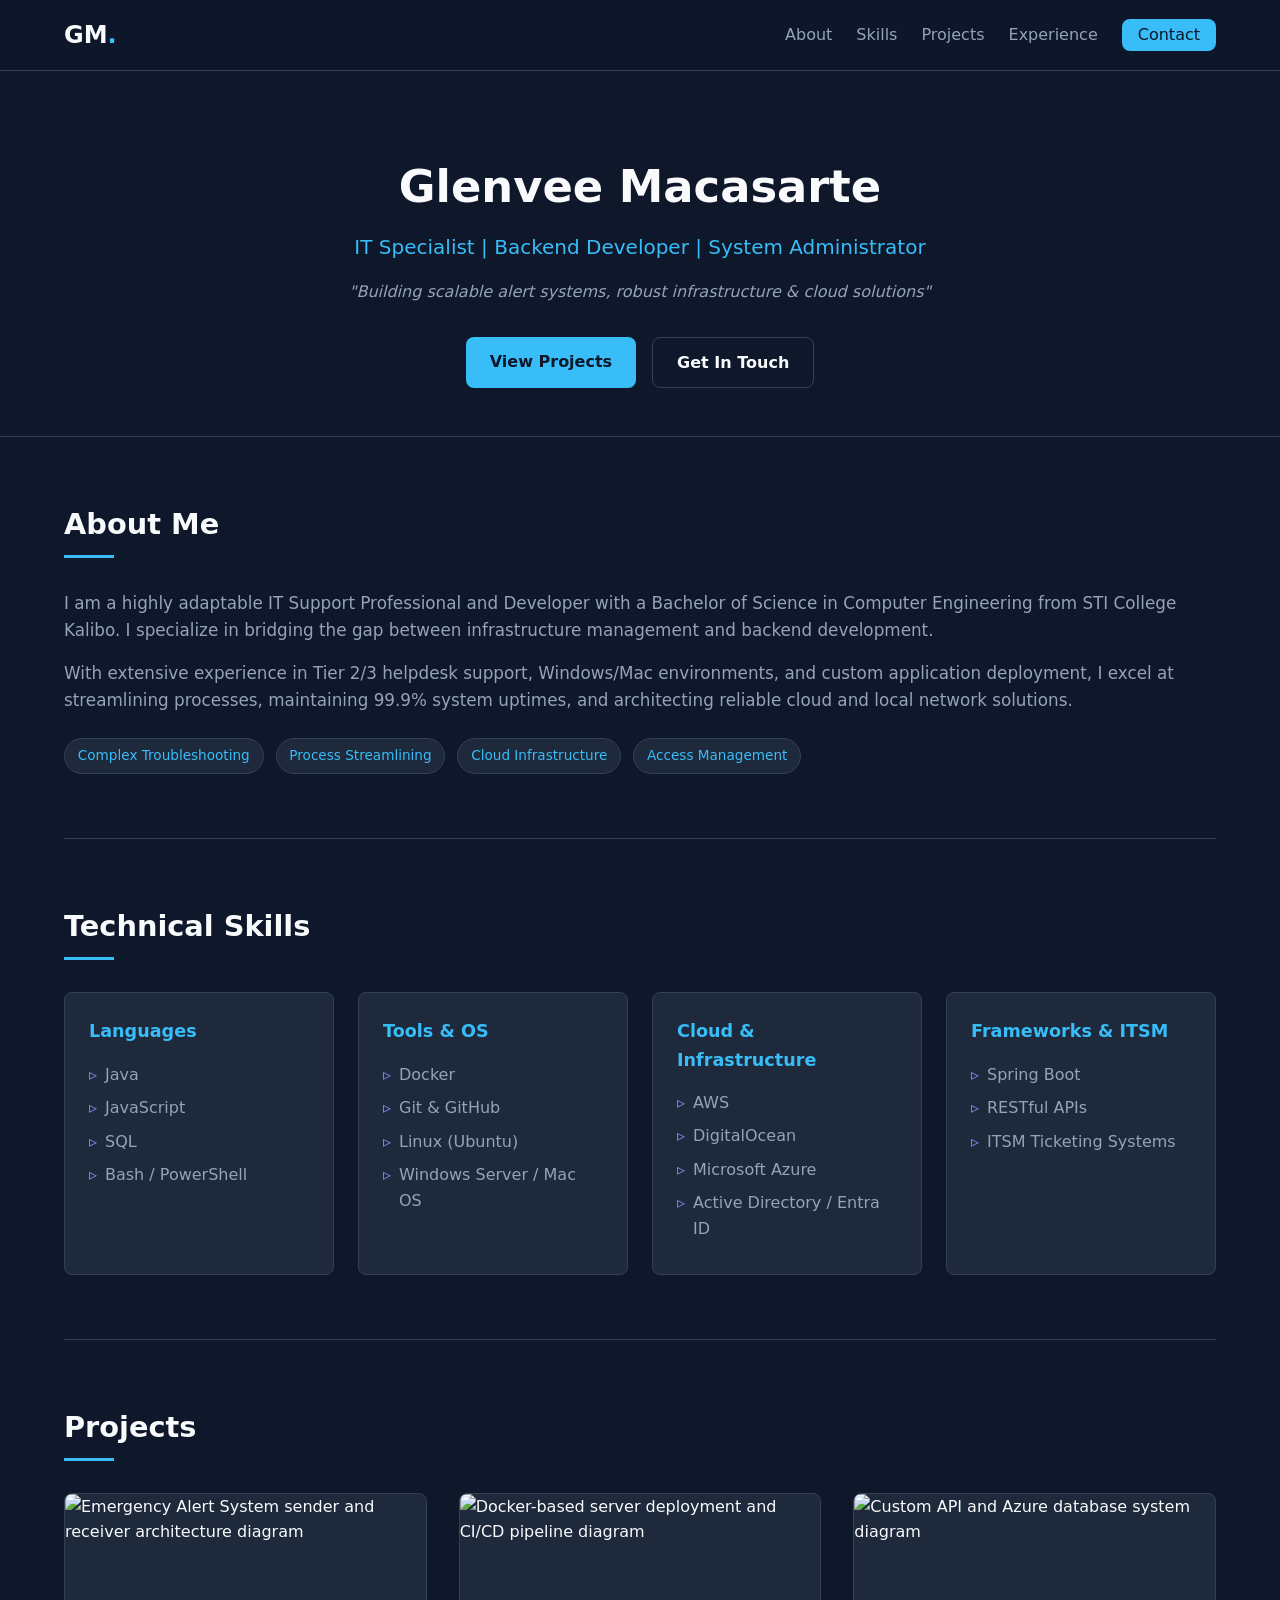
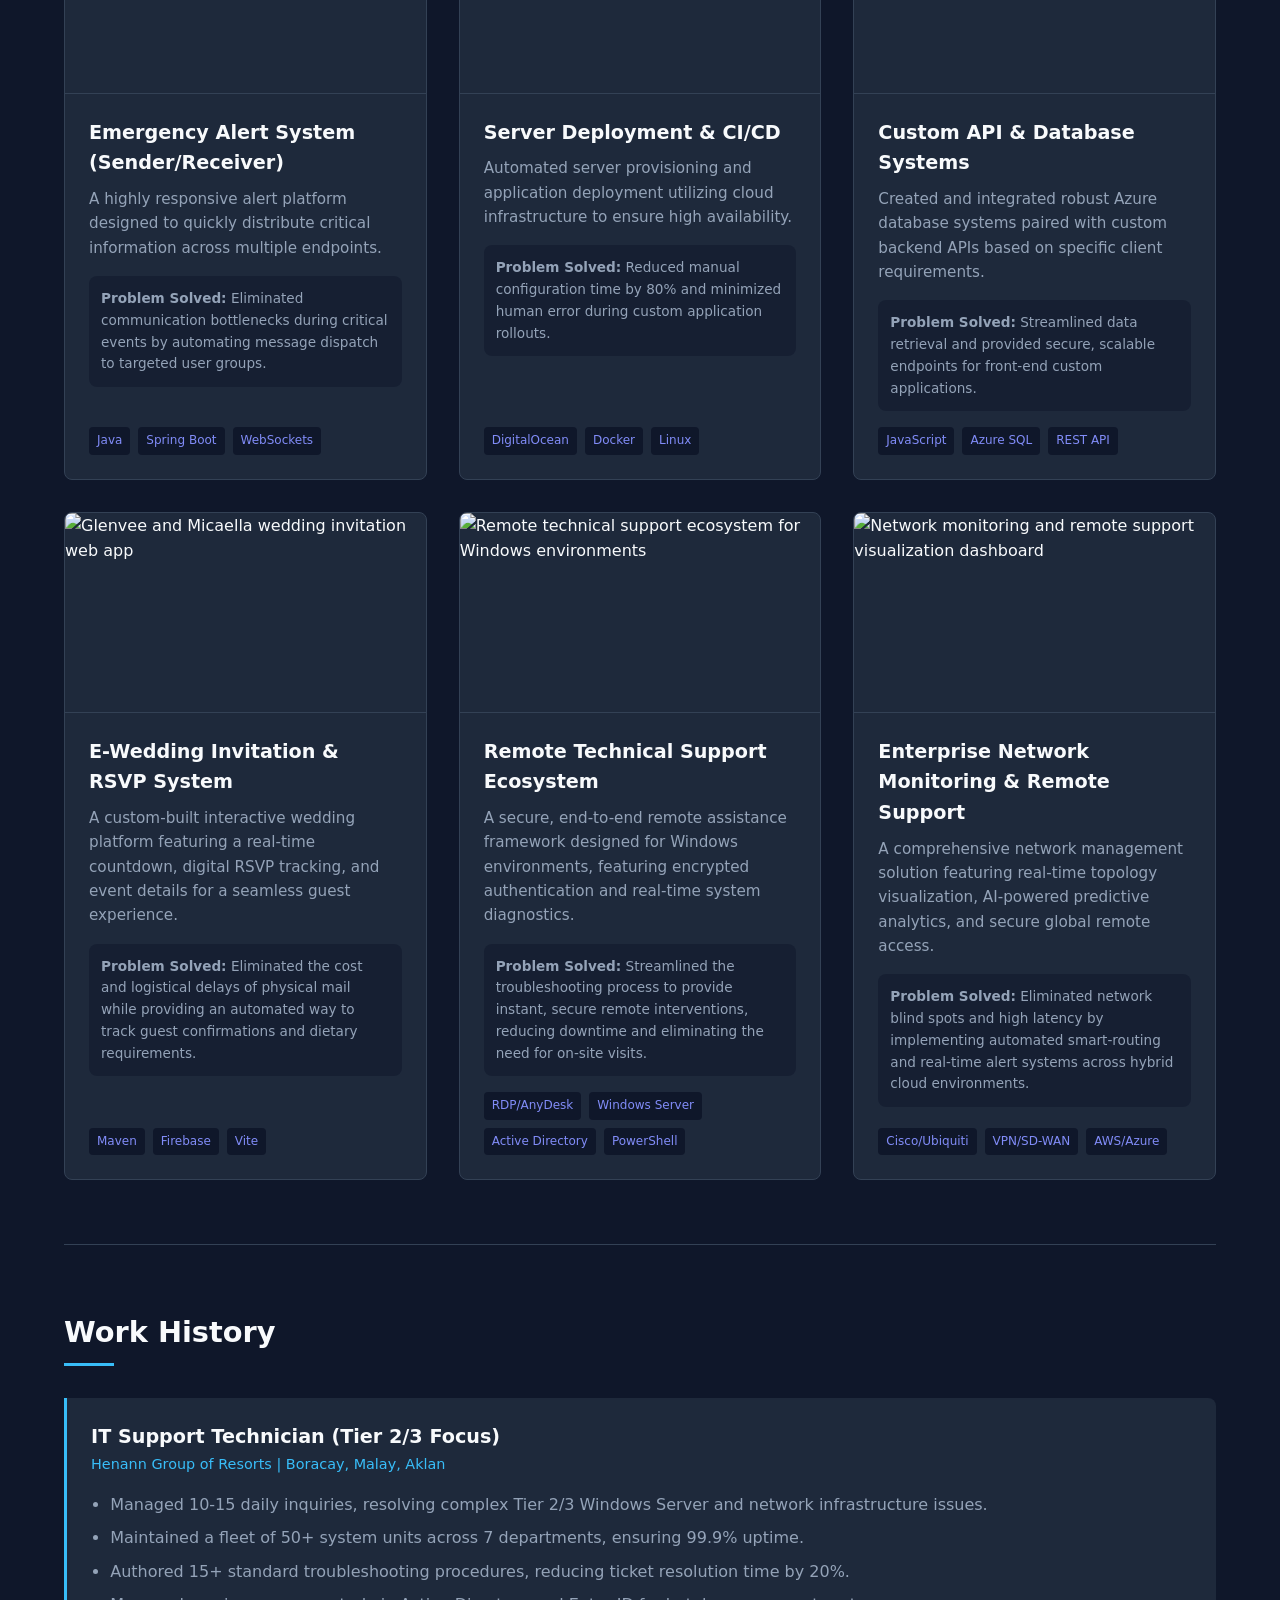
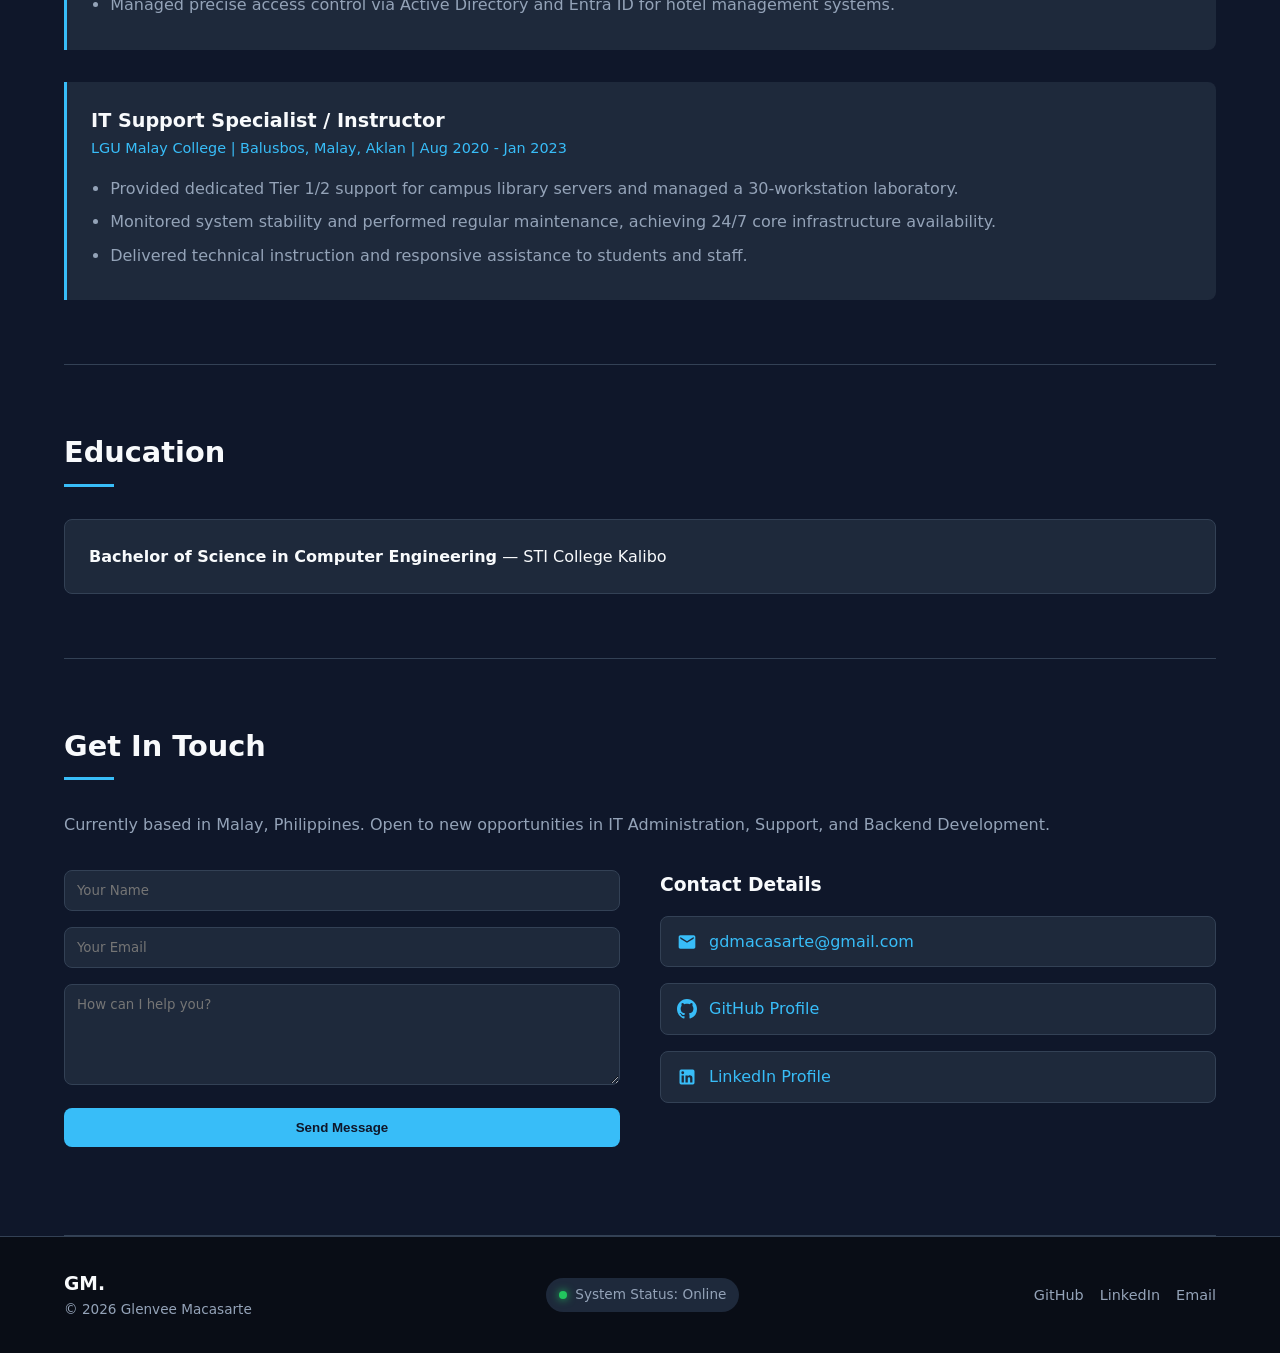
==== index.html @ cb48b19e "Add files via upload" ====
<!DOCTYPE html>
<html lang="en">
<head>
    <meta charset="UTF-8">
    <meta name="viewport" content="width=device-width, initial-scale=1.0">
    <meta name="theme-color" content="#0f172a">
    <meta name="google-site-verification" content="XrYCUzlfqJavplp3rk2WgLqj_9gWem3wsnsIMUpjXOE">

    <title>Glenvee Macasarte | System Administrator & DevOps Portfolio</title>
    <meta name="title" content="Glenvee Macasarte | System Administrator & DevOps Portfolio">
    <meta name="description" content="Portfolio of Glenvee Macasarte, an IT Specialist bridging traditional IT operations with modern cloud DevOps and custom application deployment.">
    <meta name="author" content="Glenvee Macasarte">

    <meta property="og:type" content="website">
    <meta property="og:url" content="https://evildee09-glitch.github.io/GMPortfolio/Portfolio/">
    <meta property="og:title" content="Glenvee Macasarte | System Administrator & DevOps Portfolio">
    <meta property="og:description" content="Portfolio of Glenvee Macasarte, an IT Specialist bridging traditional IT operations with modern cloud DevOps and custom application deployment.">
    <meta property="og:image" content="https://evildee09-glitch.github.io/GMPortfolio/Portfolio/preview-image.jpg">

    <meta name="twitter:card" content="summary_large_image">
    <meta name="twitter:title" content="Glenvee Macasarte | System Administrator & DevOps Portfolio">
    <meta name="twitter:image" content="https://evildee09-glitch.github.io/GMPortfolio/Portfolio/preview-image.jpg">

    <link rel="canonical" href="https://evildee09-glitch.github.io/GMPortfolio/Portfolio/">
    <link rel="icon" type="image/x-icon" href="favicon.ico">
    <link rel="stylesheet" href="style.css">

    <script type="application/ld+json">
    {
      "@context": "https://schema.org",
      "@type": "Person",
      "name": "Glenvee Macasarte",
      "jobTitle": "IT Specialist | Backend Developer | System Administrator",
      "email": "mailto:gdmacasarte@gmail.com",
      "url": "https://evildee09-glitch.github.io/GMPortfolio/Portfolio/",
      "address": { "@type": "PostalAddress", "addressLocality": "Malay", "addressRegion": "Aklan", "addressCountry": "PH" },
      "sameAs": [
        "https://github.com/evildee09-glitch",
        "https://linkedin.com/in/glenvee-macasarte"
      ]
    }
    </script>
</head>
<body>

<nav class="navbar" aria-label="Main navigation">
    <div class="container nav-container">
        <a href="#" class="logo">GM<span>.</span></a>
        <ul class="nav-links">
            <li><a href="#about">About</a></li>
            <li><a href="#skills">Skills</a></li>
            <li><a href="#projects">Projects</a></li>
            <li><a href="#experience">Experience</a></li>
            <li><a href="#contact" class="nav-cta">Contact</a></li>
        </ul>
    </div>
</nav>

<header class="hero">
    <div class="container">
        <h1>Glenvee Macasarte</h1>
        <h2>IT Specialist | Backend Developer | System Administrator</h2>
        <p class="tagline">"Building scalable alert systems, robust infrastructure &amp; cloud solutions"</p>
        <div class="hero-actions">
            <a href="#projects" class="btn btn-primary">View Projects</a>
            <a href="#contact" class="btn btn-secondary">Get In Touch</a>
        </div>
    </div>
</header>

<main class="container">

    <section id="about" class="section">
        <h2 class="section-title">About Me</h2>
        <div class="about-content">
            <p>I am a highly adaptable IT Support Professional and Developer with a Bachelor of Science in Computer Engineering from STI College Kalibo. I specialize in bridging the gap between infrastructure management and backend development.</p>
            <p>With extensive experience in Tier 2/3 helpdesk support, Windows/Mac environments, and custom application deployment, I excel at streamlining processes, maintaining 99.9% system uptimes, and architecting reliable cloud and local network solutions.</p>

            <div class="strengths-list">
                <span class="strength-badge">Complex Troubleshooting</span>
                <span class="strength-badge">Process Streamlining</span>
                <span class="strength-badge">Cloud Infrastructure</span>
                <span class="strength-badge">Access Management</span>
            </div>
        </div>
    </section>

    <section id="skills" class="section">
        <h2 class="section-title">Technical Skills</h2>
        <div class="skills-grid">
            <div class="skill-category">
                <h3>Languages</h3>
                <ul>
                    <li>Java</li>
                    <li>JavaScript</li>
                    <li>SQL</li>
                    <li>Bash / PowerShell</li>
                </ul>
            </div>
            <div class="skill-category">
                <h3>Tools &amp; OS</h3>
                <ul>
                    <li>Docker</li>
                    <li>Git &amp; GitHub</li>
                    <li>Linux (Ubuntu)</li>
                    <li>Windows Server / Mac OS</li>
                </ul>
            </div>
            <div class="skill-category">
                <h3>Cloud &amp; Infrastructure</h3>
                <ul>
                    <li>AWS</li>
                    <li>DigitalOcean</li>
                    <li>Microsoft Azure</li>
                    <li>Active Directory / Entra ID</li>
                </ul>
            </div>
            <div class="skill-category">
                <h3>Frameworks &amp; ITSM</h3>
                <ul>
                    <li>Spring Boot</li>
                    <li>RESTful APIs</li>
                    <li>ITSM Ticketing Systems</li>
                </ul>
            </div>
        </div>
    </section>

    <section id="projects" class="section">
        <h2 class="section-title">Projects</h2>
        <div class="projects-grid">

            <article class="project-card">
                <div class="project-image">
                    <img src="https://placehold.co/800x450/1e293b/38bdf8?text=Emergency+Alert+System" alt="Emergency Alert System sender and receiver architecture diagram" class="responsive-diagram" loading="lazy" decoding="async">
                </div>
                <div class="project-content">
                    <h3 class="project-title">Emergency Alert System (Sender/Receiver)</h3>
                    <p class="project-desc">A highly responsive alert platform designed to quickly distribute critical information across multiple endpoints.</p>
                    <div class="project-meta">
                        <strong>Problem Solved:</strong> Eliminated communication bottlenecks during critical events by automating message dispatch to targeted user groups.
                    </div>
                    <div class="tech-tags">
                        <span class="tech-tag">Java</span>
                        <span class="tech-tag">Spring Boot</span>
                        <span class="tech-tag">WebSockets</span>
                    </div>
                </div>
            </article>

            <article class="project-card">
                <div class="project-image">
                    <img src="https://placehold.co/800x450/1e293b/38bdf8?text=Server+Deployment+%26+CI/CD" alt="Docker-based server deployment and CI/CD pipeline diagram" class="responsive-diagram" loading="lazy" decoding="async">
                </div>
                <div class="project-content">
                    <h3 class="project-title">Server Deployment &amp; CI/CD</h3>
                    <p class="project-desc">Automated server provisioning and application deployment utilizing cloud infrastructure to ensure high availability.</p>
                    <div class="project-meta">
                        <strong>Problem Solved:</strong> Reduced manual configuration time by 80% and minimized human error during custom application rollouts.
                    </div>
                    <div class="tech-tags">
                        <span class="tech-tag">DigitalOcean</span>
                        <span class="tech-tag">Docker</span>
                        <span class="tech-tag">Linux</span>
                    </div>
                </div>
            </article>

            <article class="project-card">
                <div class="project-image">
                    <img src="https://placehold.co/800x450/1e293b/38bdf8?text=Custom+API+%26+Database" alt="Custom API and Azure database system diagram" class="responsive-diagram" loading="lazy" decoding="async">
                </div>
                <div class="project-content">
                    <h3 class="project-title">Custom API &amp; Database Systems</h3>
                    <p class="project-desc">Created and integrated robust Azure database systems paired with custom backend APIs based on specific client requirements.</p>
                    <div class="project-meta">
                        <strong>Problem Solved:</strong> Streamlined data retrieval and provided secure, scalable endpoints for front-end custom applications.
                    </div>
                    <div class="tech-tags">
                        <span class="tech-tag">JavaScript</span>
                        <span class="tech-tag">Azure SQL</span>
                        <span class="tech-tag">REST API</span>
                    </div>
                </div>
            </article>

            <article class="project-card">
                <div class="project-image">
                    <img src="https://placehold.co/800x450/1e293b/38bdf8?text=E-Wedding+RSVP+System" alt="Glenvee and Micaella wedding invitation web app" class="responsive-diagram" loading="lazy" decoding="async">
                </div>
                <div class="project-content">
                    <h3 class="project-title">E-Wedding Invitation &amp; RSVP System</h3>
                    <p class="project-desc">A custom-built interactive wedding platform featuring a real-time countdown, digital RSVP tracking, and event details for a seamless guest experience.</p>
                    <div class="project-meta">
                        <strong>Problem Solved:</strong> Eliminated the cost and logistical delays of physical mail while providing an automated way to track guest confirmations and dietary requirements.
                    </div>
                    <div class="tech-tags">
                        <span class="tech-tag">Maven</span>
                        <span class="tech-tag">Firebase</span>
                        <span class="tech-tag">Vite</span>
                    </div>
                </div>
            </article>

            <article class="project-card">
                <div class="project-image">
                    <img src="https://placehold.co/800x450/1e293b/38bdf8?text=Remote+Support+Ecosystem" alt="Remote technical support ecosystem for Windows environments" class="responsive-diagram" loading="lazy" decoding="async">
                </div>
                <div class="project-content">
                    <h3 class="project-title">Remote Technical Support Ecosystem</h3>
                    <p class="project-desc">A secure, end-to-end remote assistance framework designed for Windows environments, featuring encrypted authentication and real-time system diagnostics.</p>
                    <div class="project-meta">
                        <strong>Problem Solved:</strong> Streamlined the troubleshooting process to provide instant, secure remote interventions, reducing downtime and eliminating the need for on-site visits.
                    </div>
                    <div class="tech-tags">
                        <span class="tech-tag">RDP/AnyDesk</span>
                        <span class="tech-tag">Windows Server</span>
                        <span class="tech-tag">Active Directory</span>
                        <span class="tech-tag">PowerShell</span>
                    </div>
                </div>
            </article>

            <article class="project-card">
                <div class="project-image">
                    <img src="https://placehold.co/800x450/1e293b/38bdf8?text=Network+Monitoring" alt="Network monitoring and remote support visualization dashboard" class="responsive-diagram" loading="lazy" decoding="async">
                </div>
                <div class="project-content">
                    <h3 class="project-title">Enterprise Network Monitoring &amp; Remote Support</h3>
                    <p class="project-desc">A comprehensive network management solution featuring real-time topology visualization, AI-powered predictive analytics, and secure global remote access.</p>
                    <div class="project-meta">
                        <strong>Problem Solved:</strong> Eliminated network blind spots and high latency by implementing automated smart-routing and real-time alert systems across hybrid cloud environments.
                    </div>
                    <div class="tech-tags">
                        <span class="tech-tag">Cisco/Ubiquiti</span>
                        <span class="tech-tag">VPN/SD-WAN</span>
                        <span class="tech-tag">AWS/Azure</span>
                    </div>
                </div>
            </article>

        </div>
    </section>

    <section id="experience" class="section">
        <h2 class="section-title">Work History</h2>
        <div class="timeline">

            <div class="timeline-item">
                <div class="timeline-role">IT Support Technician (Tier 2/3 Focus)</div>
                <div class="timeline-company">Henann Group of Resorts | Boracay, Malay, Aklan</div>
                <ul class="timeline-details">
                    <li>Managed 10-15 daily inquiries, resolving complex Tier 2/3 Windows Server and network infrastructure issues.</li>
                    <li>Maintained a fleet of 50+ system units across 7 departments, ensuring 99.9% uptime.</li>
                    <li>Authored 15+ standard troubleshooting procedures, reducing ticket resolution time by 20%.</li>
                    <li>Managed precise access control via Active Directory and Entra ID for hotel management systems.</li>
                </ul>
            </div>

            <div class="timeline-item">
                <div class="timeline-role">IT Support Specialist / Instructor</div>
                <div class="timeline-company">LGU Malay College | Balusbos, Malay, Aklan | Aug 2020 - Jan 2023</div>
                <ul class="timeline-details">
                    <li>Provided dedicated Tier 1/2 support for campus library servers and managed a 30-workstation laboratory.</li>
                    <li>Monitored system stability and performed regular maintenance, achieving 24/7 core infrastructure availability.</li>
                    <li>Delivered technical instruction and responsive assistance to students and staff.</li>
                </ul>
            </div>

        </div>
    </section>

    <section id="education" class="section">
        <h2 class="section-title">Education</h2>
        <ul class="edu-list">
            <li><strong>Bachelor of Science in Computer Engineering</strong> — STI College Kalibo</li>
        </ul>
    </section>

    <section id="contact" class="section">
        <h2 class="section-title">Get In Touch</h2>
        <p class="contact-subtitle">Currently based in Malay, Philippines. Open to new opportunities in IT Administration, Support, and Backend Development.</p>

        <div class="contact-grid">
            <form id="contact-form" class="contact-form"
                  action="https://formsubmit.co/gdmacasarte@gmail.com" method="POST">
                <input type="hidden" name="_subject" value="New message from your portfolio website">
                <input type="hidden" name="_template" value="table">
                <input type="hidden" name="_captcha" value="false">
                <div class="hp-field" aria-hidden="true">
                    <input type="text" name="_honey" tabindex="-1" autocomplete="off">
                </div>

                <div class="form-group">
                    <label for="cf-name" class="sr-only">Your Name</label>
                    <input id="cf-name" type="text" name="name" placeholder="Your Name" autocomplete="name" required>
                </div>
                <div class="form-group">
                    <label for="cf-email" class="sr-only">Your Email</label>
                    <input id="cf-email" type="email" name="email" placeholder="Your Email" autocomplete="email" required>
                </div>
                <div class="form-group">
                    <label for="cf-message" class="sr-only">Your Message</label>
                    <textarea id="cf-message" name="message" rows="5" placeholder="How can I help you?" required></textarea>
                </div>
                <button type="submit" class="submit-btn">Send Message</button>
                <p class="form-status" id="form-status" role="status" aria-live="polite"></p>
            </form>

            <div class="contact-info">
                <h3>Contact Details</h3>
                <div class="contact-links-vertical">
                    <a href="mailto:gdmacasarte@gmail.com" class="contact-link">
                        <svg width="20" height="20" fill="currentColor" viewBox="0 0 24 24"><path d="M20 4H4c-1.1 0-1.99.9-1.99 2L2 18c0 1.1.9 2 2 2h16c1.1 0 2-.9 2-2V6c0-1.1-.9-2-2-2zm0 4l-8 5-8-5V6l8 5 8-5v2z"/></svg>
                        gdmacasarte@gmail.com
                    </a>
                    <a href="https://github.com/evildee09-glitch" target="_blank" rel="noopener noreferrer" class="contact-link">
                        <svg width="20" height="20" fill="currentColor" viewBox="0 0 24 24"><path d="M12 0C5.37 0 0 5.37 0 12c0 5.31 3.435 9.795 8.205 11.385.6.105.825-.255.825-.57 0-.285-.015-1.23-.015-2.235-3.015.555-3.795-.735-4.035-1.41-.135-.345-.72-1.41-1.23-1.695-.42-.225-1.02-.78-.015-.795.945-.015 1.62.87 1.845 1.23 1.08 1.815 2.805 1.305 3.495.99.105-.78.42-1.305.765-1.605-2.67-.3-5.46-1.335-5.46-5.925 0-1.305.465-2.385 1.23-3.225-.12-.3-.54-1.53.12-3.18 0 0 1.005-.315 3.3 1.23.96-.27 1.98-.405 3-.405s2.04.135 3 .405c2.295-1.56 3.3-1.23 3.3-1.23.66 1.65.24 2.88.12 3.18.765.84 1.23 1.905 1.23 3.225 0 4.605-2.805 5.625-5.475 5.925.435.375.81 1.095.81 2.22 0 1.605-.015 2.895-.015 3.3 0 .315.225.69.825.57A12.02 12.02 0 0024 12c0-6.63-5.37-12-12-12z"/></svg>
                        GitHub Profile
                    </a>
                    <a href="https://linkedin.com/in/glenvee-macasarte" target="_blank" rel="noopener noreferrer" class="contact-link">
                        <svg width="20" height="20" fill="currentColor" viewBox="0 0 24 24"><path d="M19 3a2 2 0 0 1 2 2v14a2 2 0 0 1-2 2H5a2 2 0 0 1-2-2V5a2 2 0 0 1 2-2h14m-.5 15.5v-5.3a3.26 3.26 0 0 0-3.26-3.26c-.85 0-1.84.52-2.28 1.3v-1.11h-2.79v8.37h2.79v-4.93c0-.77.62-1.4 1.39-1.4a1.4 1.4 0 0 1 1.4 1.4v4.93h2.75M6.88 8.56a1.68 1.68 0 0 0 1.68-1.68c0-.93-.75-1.69-1.68-1.69a1.69 1.69 0 0 0-1.69 1.69c0 .93.76 1.68 1.69 1.68m1.39 9.94v-8.37H5.5v8.37h2.77z"/></svg>
                        LinkedIn Profile
                    </a>
                </div>
            </div>
        </div>
    </section>

</main>

<footer class="main-footer">
    <div class="container">
        <div class="footer-content">
            <div class="footer-brand">
                <h3>GM<span>.</span></h3>
                <p>&copy; 2026 Glenvee Macasarte</p>
            </div>

            <div class="system-status">
                <span class="status-dot"></span>
                System Status: Online
            </div>

            <div class="footer-socials">
                <a href="https://github.com/evildee09-glitch" target="_blank" rel="noopener noreferrer">GitHub</a>
                <a href="https://linkedin.com/in/glenvee-macasarte" target="_blank" rel="noopener noreferrer">LinkedIn</a>
                <a href="mailto:gdmacasarte@gmail.com">Email</a>
            </div>
        </div>
    </div>
</footer>

<script>
(function () {
    var form = document.getElementById('contact-form');
    var status = document.getElementById('form-status');
    if (!form || !window.fetch) return;

    form.addEventListener('submit', function (e) {
        e.preventDefault();
        var btn = form.querySelector('.submit-btn');
        var label = btn.textContent;
        btn.disabled = true;
        btn.textContent = 'Sending...';
        status.className = 'form-status';
        status.textContent = '';

        fetch('https://formsubmit.co/ajax/gdmacasarte@gmail.com', {
            method: 'POST',
            headers: { 'Accept': 'application/json' },
            body: new FormData(form)
        })
        .then(function (r) { return r.json().then(function (d) { return { ok: r.ok, data: d }; }); })
        .then(function (res) {
            if (res.ok && String(res.data.success) !== 'false') {
                status.className = 'form-status ok';
                status.textContent = 'Thank you! Your message has been sent. I will get back to you soon.';
                form.reset();
            } else {
                throw new Error('failed');
            }
        })
        .catch(function () {
            status.className = 'form-status err';
            status.innerHTML = 'Sorry, something went wrong. Please email me directly at <a href="mailto:gdmacasarte@gmail.com">gdmacasarte@gmail.com</a>.';
        })
        .finally(function () {
            btn.disabled = false;
            btn.textContent = label;
        });
    });
})();
</script>
</body>
</html>
---- style.css ----
/* Custom Properties & Dark Mode Palette */
:root {
  --bg-main: #0f172a;
  --bg-card: #1e293b;
  --bg-card-hover: #334155;
  --primary: #38bdf8;
  --primary-hover: #0284c7;
  --accent: #818cf8;
  --text-main: #f8fafc;
  --text-muted: #94a3b8;
  --border: #334155;
  --font-family: system-ui, -apple-system, BlinkMacSystemFont, 'Segoe UI', Roboto, Oxygen, Ubuntu, Cantarell, sans-serif;
  --radius: 8px;
  --transition: all 0.25s ease-in-out;
}

/* Reset & Base Styles */
* {
  box-sizing: border-box;
  margin: 0;
  padding: 0;
}

html {
  scroll-behavior: smooth;
  font-family: var(--font-family);
  background-color: var(--bg-main);
  color: var(--text-main);
  line-height: 1.6;
}

body {
  min-height: 100vh;
  display: flex;
  flex-direction: column;
}

.container {
  width: 90%;
  max-width: 1200px;
  margin: 0 auto;
}

a {
  color: var(--primary);
  text-decoration: none;
  transition: var(--transition);
}

a:hover {
  color: var(--accent);
}

.sr-only {
  position: absolute;
  width: 1px;
  height: 1px;
  padding: 0;
  margin: -1px;
  overflow: hidden;
  clip: rect(0, 0, 0, 0);
  border: 0;
}

/* Navbar */
.navbar {
  position: sticky;
  top: 0;
  background-color: rgba(15, 23, 42, 0.9);
  backdrop-filter: blur(8px);
  border-bottom: 1px solid var(--border);
  z-index: 1000;
  padding: 1rem 0;
}

.nav-container {
  display: flex;
  justify-content: space-between;
  align-items: center;
}

.logo {
  font-size: 1.5rem;
  font-weight: 700;
  color: var(--text-main);
}

.logo span {
  color: var(--primary);
}

.nav-links {
  display: flex;
  list-style: none;
  gap: 1.5rem;
  align-items: center;
}

.nav-links a {
  color: var(--text-muted);
  font-weight: 500;
}

.nav-links a:hover {
  color: var(--text-main);
}

.nav-cta {
  background-color: var(--primary);
  color: var(--bg-main) !important;
  padding: 0.4rem 1rem;
  border-radius: var(--radius);
  font-weight: 600;
}

.nav-cta:hover {
  background-color: var(--accent);
}

/* Hero Section */
.hero {
  padding: 5rem 0 3rem 0;
  text-align: center;
  border-bottom: 1px solid var(--border);
}

.hero h1 {
  font-size: 2.8rem;
  font-weight: 800;
  margin-bottom: 0.5rem;
}

.hero h2 {
  font-size: 1.25rem;
  color: var(--primary);
  font-weight: 500;
  margin-bottom: 1rem;
}

.hero .tagline {
  font-style: italic;
  color: var(--text-muted);
  max-width: 600px;
  margin: 0 auto 2rem auto;
}

.hero-actions {
  display: flex;
  gap: 1rem;
  justify-content: center;
}

.btn {
  padding: 0.75rem 1.5rem;
  border-radius: var(--radius);
  font-weight: 600;
  display: inline-block;
  cursor: pointer;
}

.btn-primary {
  background-color: var(--primary);
  color: var(--bg-main);
}

.btn-primary:hover {
  background-color: var(--accent);
  color: var(--bg-main);
}

.btn-secondary {
  border: 1px solid var(--border);
  color: var(--text-main);
}

.btn-secondary:hover {
  background-color: var(--bg-card);
}

/* Common Section Layout */
.section {
  padding: 4rem 0;
  border-bottom: 1px solid var(--border);
}

.section-title {
  font-size: 1.8rem;
  margin-bottom: 2rem;
  position: relative;
}

.section-title::after {
  content: '';
  display: block;
  width: 50px;
  height: 3px;
  background-color: var(--primary);
  margin-top: 0.5rem;
}

/* About Section */
.about-content p {
  color: var(--text-muted);
  margin-bottom: 1rem;
  font-size: 1.05rem;
}

.strengths-list {
  display: flex;
  flex-wrap: wrap;
  gap: 0.75rem;
  margin-top: 1.5rem;
}

.strength-badge {
  background-color: var(--bg-card);
  border: 1px solid var(--border);
  padding: 0.4rem 0.8rem;
  border-radius: 20px;
  font-size: 0.85rem;
  color: var(--primary);
}

/* Skills Grid */
.skills-grid {
  display: grid;
  grid-template-columns: repeat(auto-fit, minmax(220px, 1fr));
  gap: 1.5rem;
}

.skill-category {
  background-color: var(--bg-card);
  border: 1px solid var(--border);
  border-radius: var(--radius);
  padding: 1.5rem;
}

.skill-category h3 {
  color: var(--primary);
  font-size: 1.1rem;
  margin-bottom: 1rem;
}

.skill-category ul {
  list-style: none;
}

.skill-category li {
  color: var(--text-muted);
  margin-bottom: 0.5rem;
  padding-left: 1rem;
  position: relative;
}

.skill-category li::before {
  content: '▹';
  position: absolute;
  left: 0;
  color: var(--accent);
}

/* Projects Grid */
.projects-grid {
  display: grid;
  grid-template-columns: repeat(auto-fit, minmax(320px, 1fr));
  gap: 2rem;
}

.project-card {
  background-color: var(--bg-card);
  border: 1px solid var(--border);
  border-radius: var(--radius);
  overflow: hidden;
  display: flex;
  flex-direction: column;
  transition: var(--transition);
}

.project-card:hover {
  transform: translateY(-4px);
  border-color: var(--primary);
}

.project-image img {
  width: 100%;
  height: 200px;
  object-fit: cover;
  display: block;
  border-bottom: 1px solid var(--border);
}

.project-content {
  padding: 1.5rem;
  display: flex;
  flex-direction: column;
  flex-grow: 1;
}

.project-title {
  font-size: 1.2rem;
  margin-bottom: 0.5rem;
}

.project-desc {
  color: var(--text-muted);
  font-size: 0.95rem;
  margin-bottom: 1rem;
}

.project-meta {
  font-size: 0.85rem;
  background-color: rgba(15, 23, 42, 0.5);
  padding: 0.75rem;
  border-radius: var(--radius);
  margin-bottom: 1rem;
  color: var(--text-muted);
}

.tech-tags {
  display: flex;
  flex-wrap: wrap;
  gap: 0.5rem;
  margin-top: auto;
}

.tech-tag {
  font-size: 0.75rem;
  background-color: var(--bg-main);
  color: var(--accent);
  padding: 0.25rem 0.5rem;
  border-radius: 4px;
}

/* Work History Timeline */
.timeline {
  display: flex;
  flex-direction: column;
  gap: 2rem;
}

.timeline-item {
  background-color: var(--bg-card);
  border-left: 3px solid var(--primary);
  padding: 1.5rem;
  border-radius: 0 var(--radius) var(--radius) 0;
}

.timeline-role {
  font-size: 1.2rem;
  font-weight: 700;
}

.timeline-company {
  color: var(--primary);
  font-size: 0.9rem;
  margin-bottom: 1rem;
}

.timeline-details {
  padding-left: 1.2rem;
  color: var(--text-muted);
}

.timeline-details li {
  margin-bottom: 0.5rem;
}

/* Education Section */
.edu-list {
  list-style: none;
  background-color: var(--bg-card);
  padding: 1.5rem;
  border-radius: var(--radius);
  border: 1px solid var(--border);
}

/* Contact Section */
.contact-subtitle {
  color: var(--text-muted);
  margin-bottom: 2rem;
}

.contact-grid {
  display: grid;
  grid-template-columns: repeat(auto-fit, minmax(280px, 1fr));
  gap: 2.5rem;
}

.contact-form {
  display: flex;
  flex-direction: column;
  gap: 1rem;
}

.form-group input,
.form-group textarea {
  width: 100%;
  padding: 0.75rem;
  background-color: var(--bg-card);
  border: 1px solid var(--border);
  border-radius: var(--radius);
  color: var(--text-main);
  font-family: inherit;
}

.form-group input:focus,
.form-group textarea:focus {
  outline: none;
  border-color: var(--primary);
}

.hp-field {
  display: none;
}

.submit-btn {
  background-color: var(--primary);
  color: var(--bg-main);
  padding: 0.75rem;
  border: none;
  border-radius: var(--radius);
  font-weight: 700;
  cursor: pointer;
  transition: var(--transition);
}

.submit-btn:hover {
  background-color: var(--accent);
}

.form-status {
  margin-top: 0.5rem;
  font-size: 0.85rem;
}

.form-status.ok {
  color: #4ade80;
}

.form-status.err {
  color: #f87171;
}

.contact-links-vertical {
  display: flex;
  flex-direction: column;
  gap: 1rem;
  margin-top: 1rem;
}

.contact-link {
  display: flex;
  align-items: center;
  gap: 0.75rem;
  background-color: var(--bg-card);
  padding: 0.75rem 1rem;
  border-radius: var(--radius);
  border: 1px solid var(--border);
}

.contact-link:hover {
  border-color: var(--primary);
}

/* Footer */
.main-footer {
  margin-top: auto;
  background-color: #090d16;
  padding: 2rem 0;
  border-top: 1px solid var(--border);
}

.footer-content {
  display: flex;
  justify-content: space-between;
  align-items: center;
  flex-wrap: wrap;
  gap: 1rem;
}

.footer-brand p {
  color: var(--text-muted);
  font-size: 0.85rem;
}

.system-status {
  display: flex;
  align-items: center;
  gap: 0.5rem;
  font-size: 0.85rem;
  color: var(--text-muted);
  background: var(--bg-card);
  padding: 0.4rem 0.8rem;
  border-radius: 20px;
}

.status-dot {
  width: 8px;
  height: 8px;
  background-color: #22c55e;
  border-radius: 50%;
  box-shadow: 0 0 8px #22c55e;
}

.footer-socials {
  display: flex;
  gap: 1rem;
}

.footer-socials a {
  color: var(--text-muted);
  font-size: 0.9rem;
}

.footer-socials a:hover {
  color: var(--text-main);
}

/* Mobile Responsiveness */
@media (max-width: 768px) {
  .nav-links {
    display: none;
  }
  
  .hero h1 {
    font-size: 2rem;
  }

  .footer-content {
    flex-direction: column;
    text-align: center;
  }
}
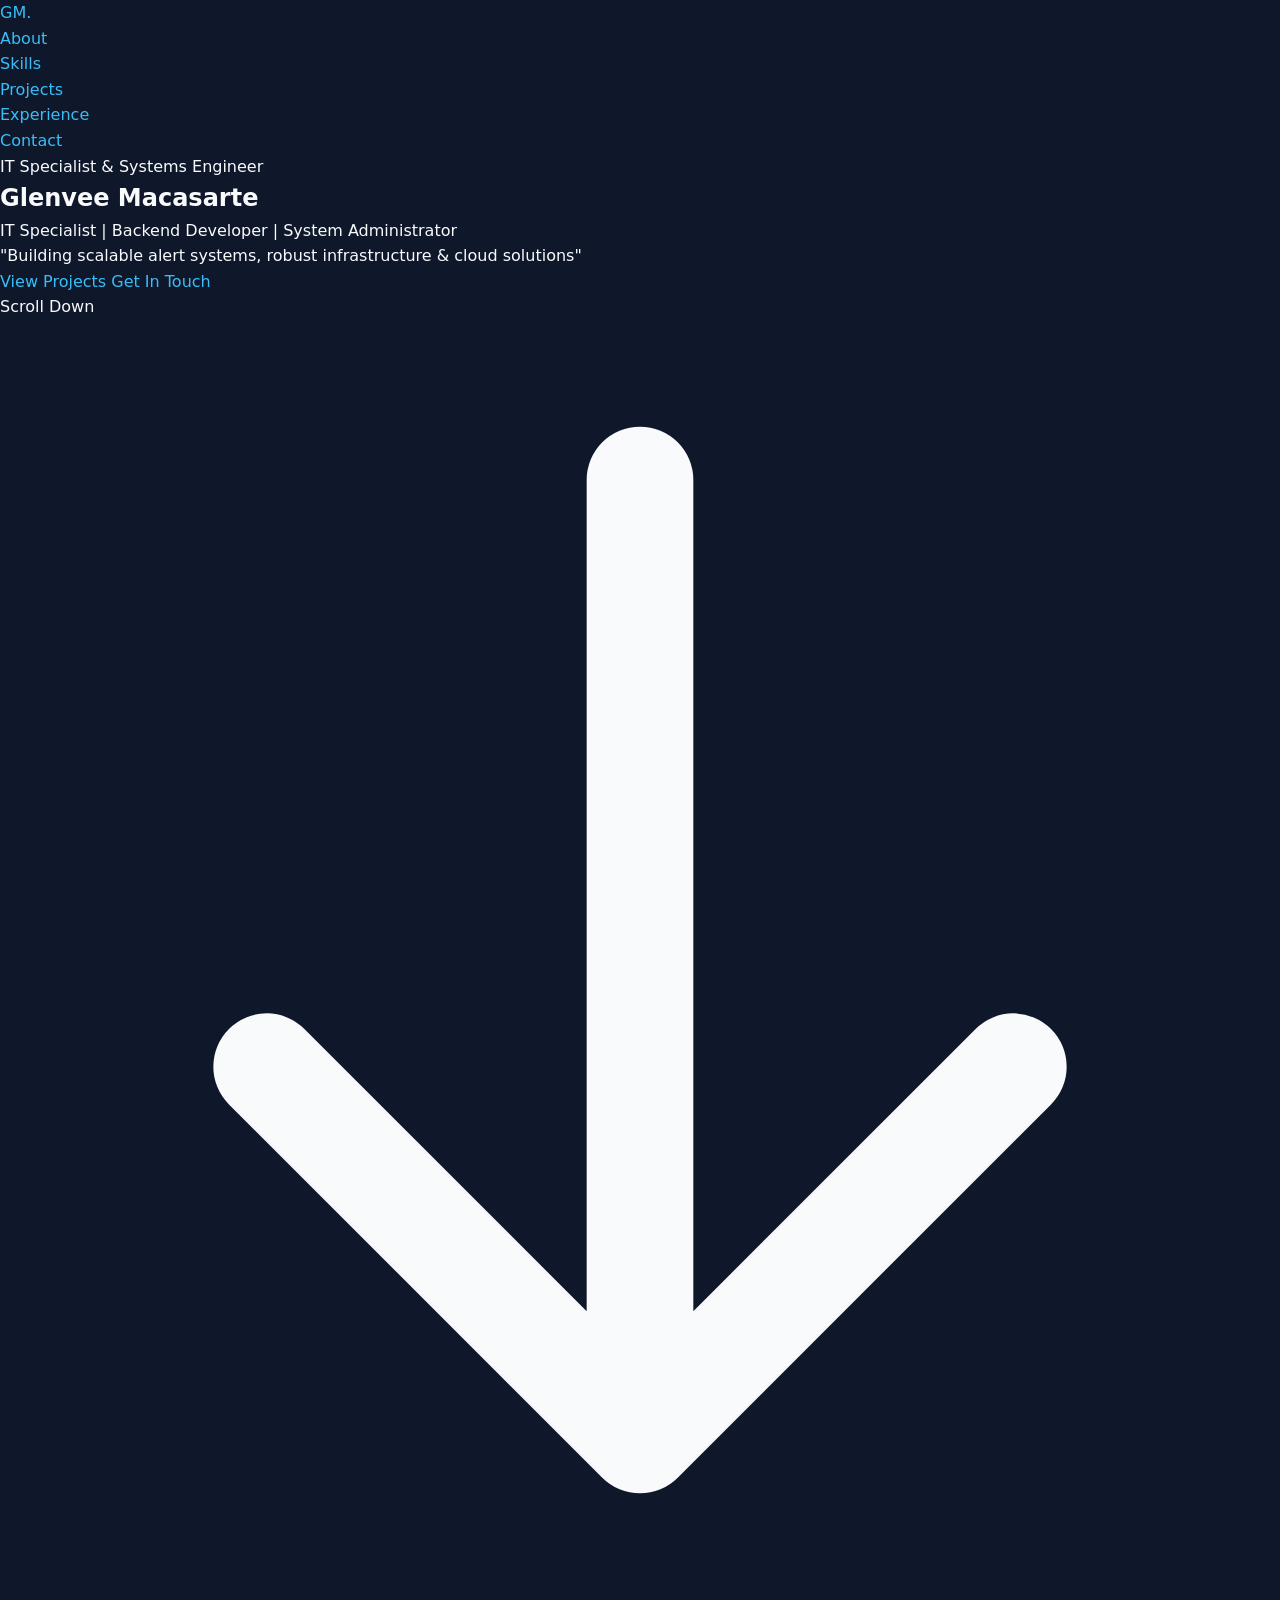
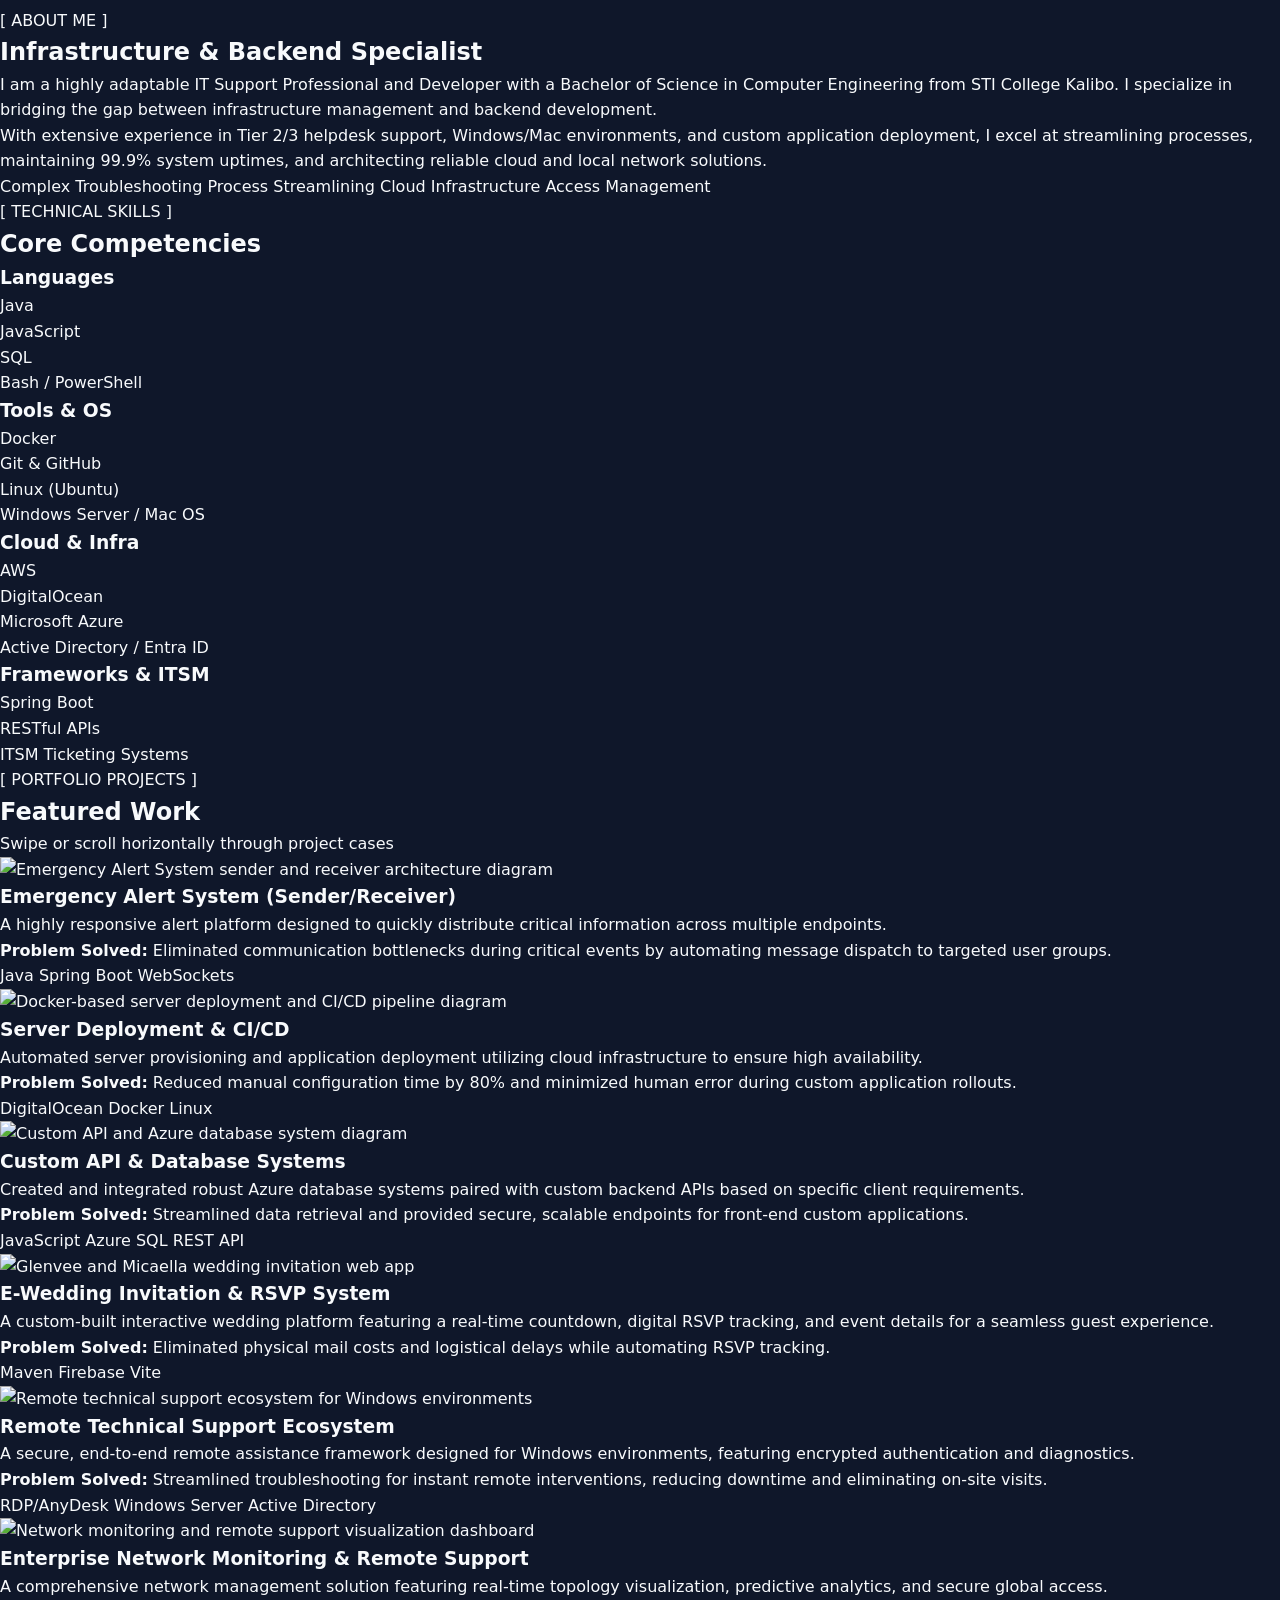
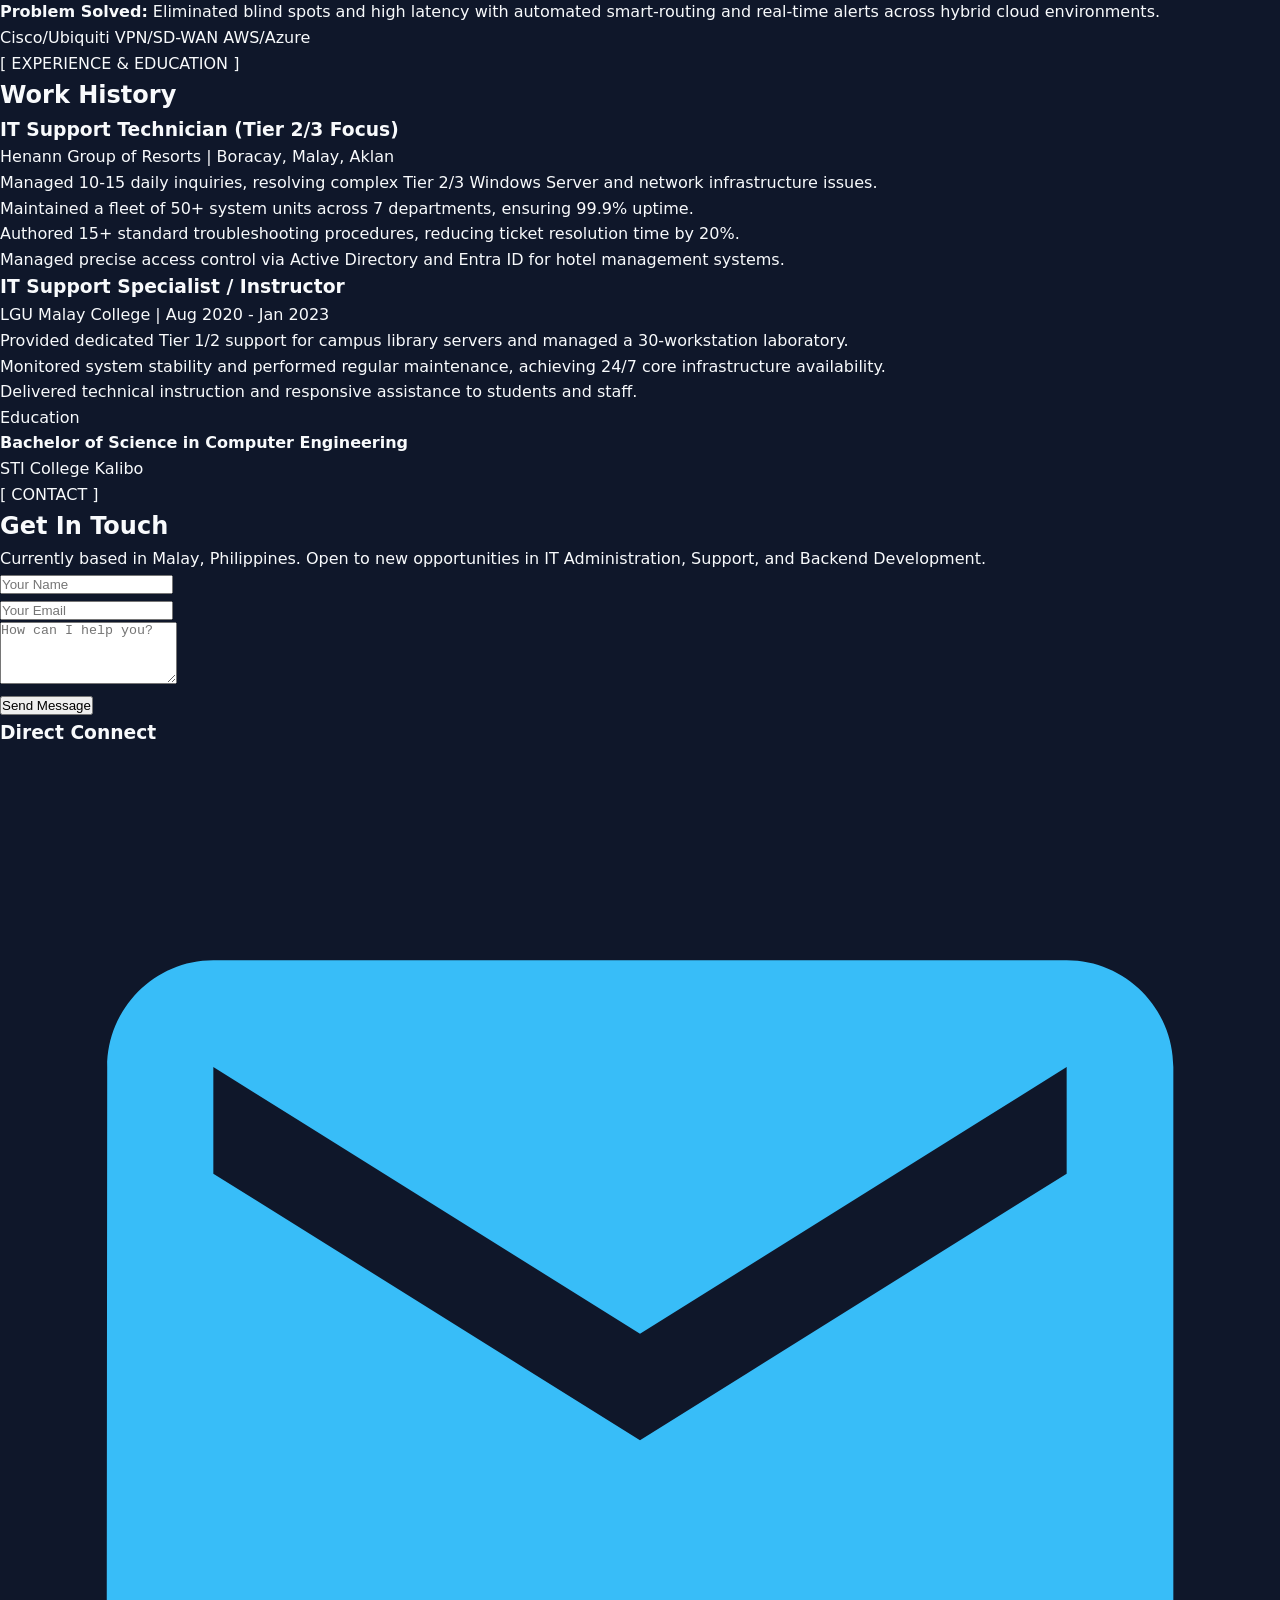
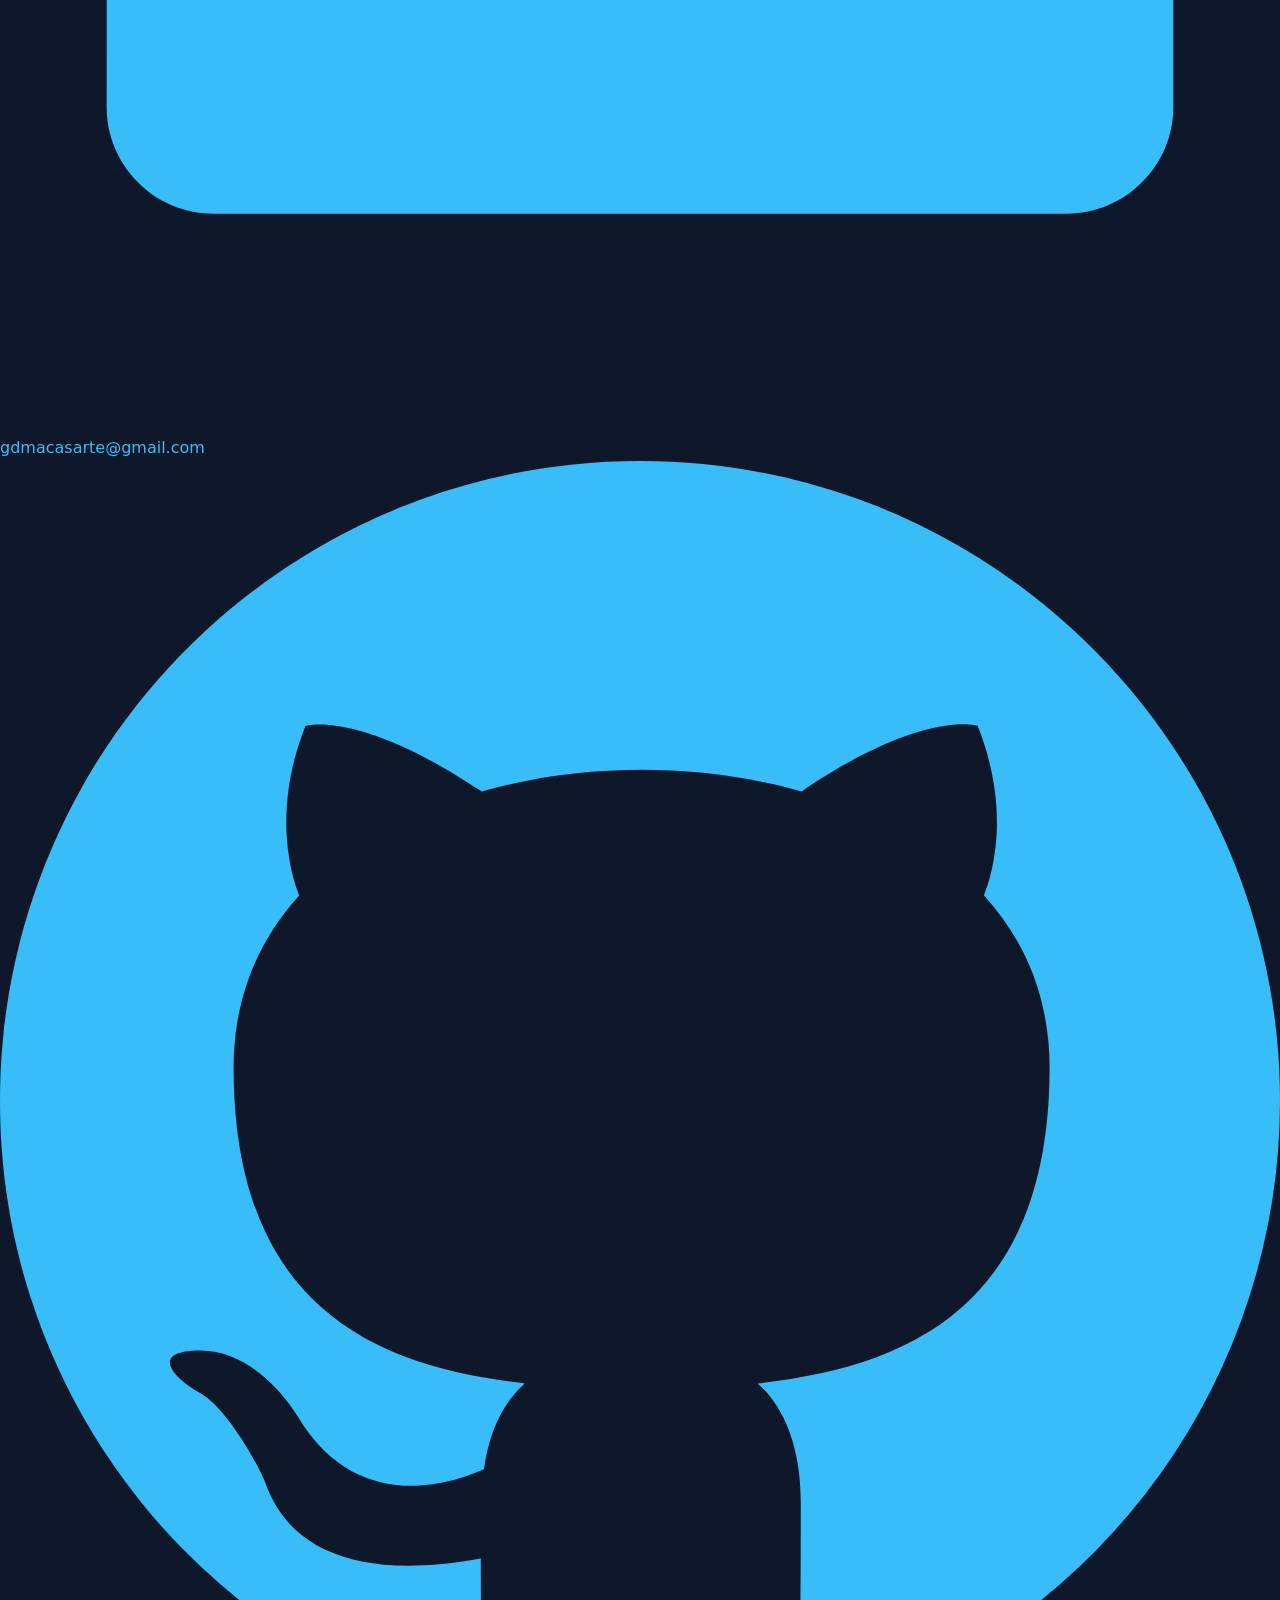
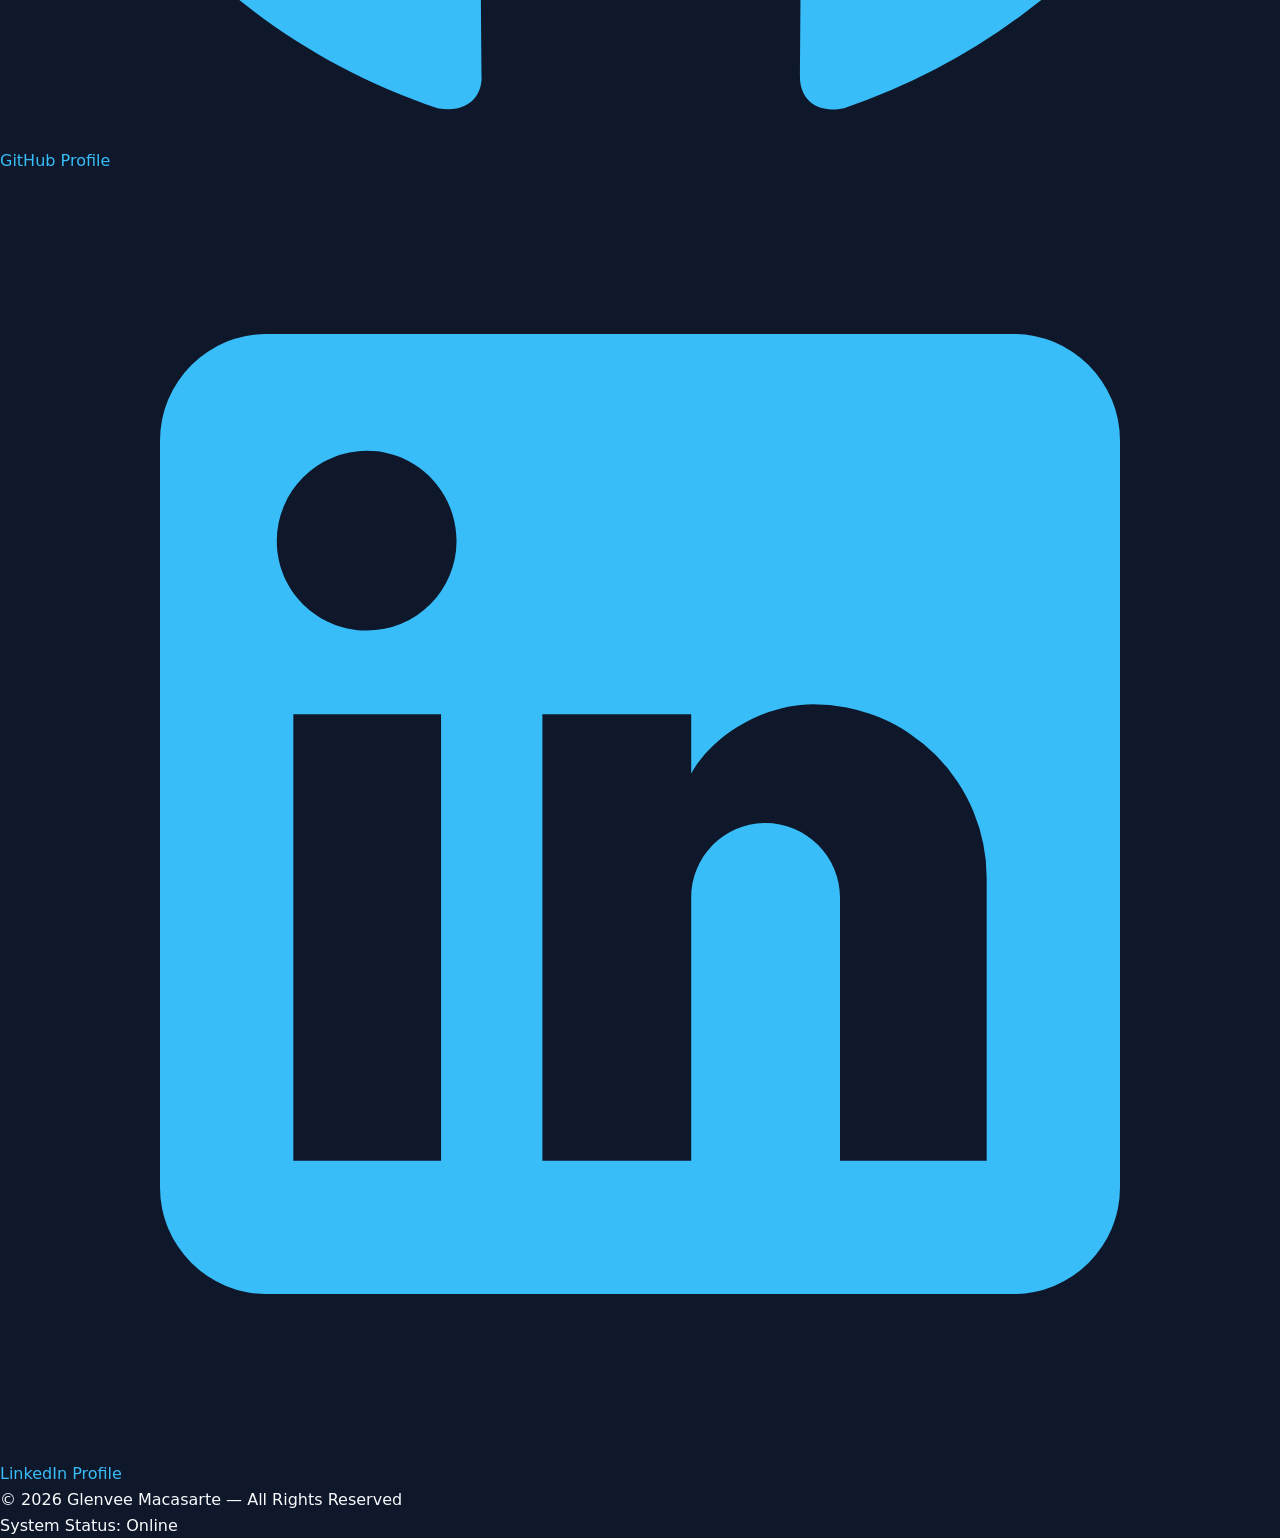
==== commit 95d5f022: "Update index.html" ====
--- a/index.html
+++ b/index.html
@@ -1,5 +1,5 @@
 <!DOCTYPE html>
-<html lang="en">
+<html lang="en" class="dark">
 <head>
     <meta charset="UTF-8">
     <meta name="viewport" content="width=device-width, initial-scale=1.0">
@@ -23,6 +23,24 @@
 
     <link rel="canonical" href="https://evildee09-glitch.github.io/GMPortfolio/Portfolio/">
     <link rel="icon" type="image/x-icon" href="favicon.ico">
+
+    <!-- Tailwind CSS CDN -->
+    <script src="https://cdn.tailwindcss.com"></script>
+    <script>
+        tailwind.config = {
+            darkMode: 'class',
+            theme: {
+                extend: {
+                    fontFamily: {
+                        sans: ['Inter', 'sans-serif'],
+                        mono: ['Fira Code', 'Monaco', 'monospace'],
+                    },
+                }
+            }
+        }
+    </script>
+    
+    <!-- External CSS -->
     <link rel="stylesheet" href="style.css">
 
     <script type="application/ld+json">
@@ -41,356 +59,471 @@
     }
     </script>
 </head>
-<body>
-
-<nav class="navbar" aria-label="Main navigation">
-    <div class="container nav-container">
-        <a href="#" class="logo">GM<span>.</span></a>
-        <ul class="nav-links">
-            <li><a href="#about">About</a></li>
-            <li><a href="#skills">Skills</a></li>
-            <li><a href="#projects">Projects</a></li>
-            <li><a href="#experience">Experience</a></li>
-            <li><a href="#contact" class="nav-cta">Contact</a></li>
-        </ul>
+<body class="bg-slate-950 text-slate-100 font-sans antialiased overflow-hidden h-screen flex flex-col">
+
+    <!-- Header Navigation -->
+    <header class="fixed top-0 left-0 right-0 z-30 p-4 bg-slate-950/80 backdrop-blur-md border-b border-slate-800/80">
+        <div class="max-w-6xl mx-auto flex justify-between items-center">
+            <a href="#hero" class="text-xl font-extrabold text-white tracking-wider flex items-center gap-1">
+                GM<span class="text-cyan-400">.</span>
+            </a>
+            <nav aria-label="Main navigation">
+                <ul class="flex items-center gap-4 sm:gap-6 text-xs sm:text-sm font-medium text-slate-300">
+                    <li><a href="#about" class="hover:text-cyan-400 transition-colors">About</a></li>
+                    <li><a href="#skills" class="hover:text-cyan-400 transition-colors">Skills</a></li>
+                    <li><a href="#projects" class="hover:text-cyan-400 transition-colors">Projects</a></li>
+                    <li><a href="#experience" class="hover:text-cyan-400 transition-colors">Experience</a></li>
+                    <li><a href="#contact" class="px-3 py-1.5 rounded-lg bg-cyan-600 hover:bg-cyan-500 text-white font-semibold transition-all shadow-md shadow-cyan-900/40">Contact</a></li>
+                </ul>
+            </nav>
+        </div>
+    </header>
+
+    <!-- Scroll Viewport Container -->
+    <div id="scrollViewport" class="scroll-viewport flex-1 h-full relative z-10 pt-16">
+        
+        <!-- Ambient Background Glow Elements -->
+        <div class="fixed inset-0 pointer-events-none z-0">
+            <div class="glow-orb glow-orb-1"></div>
+            <div class="glow-orb glow-orb-2"></div>
+            <div class="absolute inset-0 video-grid-overlay opacity-30"></div>
+        </div>
+
+        <!-- HERO SECTION -->
+        <section id="hero" class="story-beat min-h-screen relative flex items-center justify-center p-6 sm:p-12">
+            <div class="max-w-4xl mx-auto text-center space-y-6 reveal-item">
+                <div class="inline-flex items-center gap-2 px-3 py-1 rounded-full bg-slate-900/80 border border-slate-700 backdrop-blur text-xs text-slate-300">
+                    <span class="w-2 h-2 rounded-full bg-cyan-400 animate-pulse"></span>
+                    <span>IT Specialist & Systems Engineer</span>
+                </div>
+
+                <h1 class="text-4xl sm:text-6xl md:text-7xl font-extrabold tracking-tight text-white leading-tight">
+                    Glenvee <span class="bg-gradient-to-r from-cyan-400 via-teal-300 to-pink-500 bg-clip-text text-transparent">Macasarte</span>
+                </h1>
+
+                <p class="text-lg sm:text-2xl font-semibold text-cyan-300">
+                    IT Specialist | Backend Developer | System Administrator
+                </p>
+
+                <p class="text-slate-400 text-base sm:text-xl max-w-2xl mx-auto leading-relaxed italic">
+                    "Building scalable alert systems, robust infrastructure &amp; cloud solutions"
+                </p>
+
+                <div class="flex justify-center gap-4 pt-4">
+                    <a href="#projects" class="px-6 py-3 rounded-xl bg-gradient-to-r from-cyan-600 to-blue-600 hover:from-cyan-500 hover:to-blue-500 text-white font-semibold text-sm transition-all shadow-lg shadow-cyan-900/40">View Projects</a>
+                    <a href="#contact" class="px-6 py-3 rounded-xl bg-slate-900 border border-slate-700 hover:border-cyan-400 text-white font-semibold text-sm transition-all">Get In Touch</a>
+                </div>
+
+                <div class="pt-8 flex flex-col items-center gap-2 text-slate-500 animate-bounce">
+                    <span class="text-[10px] tracking-widest uppercase font-mono">Scroll Down</span>
+                    <svg class="w-5 h-5 text-cyan-400" fill="none" stroke="currentColor" viewBox="0 0 24 24"><path stroke-linecap="round" stroke-linejoin="round" stroke-width="2" d="M19 14l-7 7m0 0l-7-7m7 7V3"></path></svg>
+                </div>
+            </div>
+        </section>
+
+        <!-- ABOUT ME SECTION -->
+        <section id="about" class="story-beat min-h-screen relative flex items-center justify-center p-6 sm:p-12">
+            <div class="max-w-4xl mx-auto w-full space-y-8">
+                <div class="text-center space-y-3 reveal-item">
+                    <span class="text-xs font-mono text-cyan-400 uppercase tracking-widest">[ ABOUT ME ]</span>
+                    <h2 class="text-3xl sm:text-5xl font-bold text-white tracking-tight">Infrastructure &amp; Backend Specialist</h2>
+                </div>
+
+                <div class="reveal-item bg-slate-900/80 border border-slate-800 rounded-2xl p-6 sm:p-8 backdrop-blur space-y-6 text-slate-300 text-sm sm:text-base leading-relaxed">
+                    <p>
+                        I am a highly adaptable IT Support Professional and Developer with a Bachelor of Science in Computer Engineering from STI College Kalibo. I specialize in bridging the gap between infrastructure management and backend development.
+                    </p>
+                    <p>
+                        With extensive experience in Tier 2/3 helpdesk support, Windows/Mac environments, and custom application deployment, I excel at streamlining processes, maintaining 99.9% system uptimes, and architecting reliable cloud and local network solutions.
+                    </p>
+
+                    <div class="pt-4 border-t border-slate-800 flex flex-wrap gap-2">
+                        <span class="px-3 py-1 rounded-lg bg-slate-950 border border-cyan-500/30 text-cyan-300 text-xs font-mono">Complex Troubleshooting</span>
+                        <span class="px-3 py-1 rounded-lg bg-slate-950 border border-pink-500/30 text-pink-300 text-xs font-mono">Process Streamlining</span>
+                        <span class="px-3 py-1 rounded-lg bg-slate-950 border border-emerald-500/30 text-emerald-300 text-xs font-mono">Cloud Infrastructure</span>
+                        <span class="px-3 py-1 rounded-lg bg-slate-950 border border-amber-500/30 text-amber-300 text-xs font-mono">Access Management</span>
+                    </div>
+                </div>
+            </div>
+        </section>
+
+        <!-- SKILLS SECTION -->
+        <section id="skills" class="story-beat min-h-screen relative flex items-center justify-center p-6 sm:p-12">
+            <div class="max-w-5xl mx-auto w-full space-y-8">
+                <div class="text-center space-y-3 reveal-item">
+                    <span class="text-xs font-mono text-pink-400 uppercase tracking-widest">[ TECHNICAL SKILLS ]</span>
+                    <h2 class="text-3xl sm:text-5xl font-bold text-white">Core Competencies</h2>
+                </div>
+
+                <div class="grid grid-cols-1 sm:grid-cols-2 lg:grid-cols-4 gap-6">
+                    <div class="reveal-item bg-slate-900/80 border border-slate-800 rounded-2xl p-6 backdrop-blur space-y-4 hover:border-cyan-500/50 transition-all">
+                        <h3 class="text-lg font-bold text-cyan-400">Languages</h3>
+                        <ul class="space-y-2 text-sm text-slate-300 font-mono">
+                            <li class="flex items-center gap-2"><span class="w-1.5 h-1.5 rounded-full bg-cyan-400"></span>Java</li>
+                            <li class="flex items-center gap-2"><span class="w-1.5 h-1.5 rounded-full bg-cyan-400"></span>JavaScript</li>
+                            <li class="flex items-center gap-2"><span class="w-1.5 h-1.5 rounded-full bg-cyan-400"></span>SQL</li>
+                            <li class="flex items-center gap-2"><span class="w-1.5 h-1.5 rounded-full bg-cyan-400"></span>Bash / PowerShell</li>
+                        </ul>
+                    </div>
+
+                    <div class="reveal-item bg-slate-900/80 border border-slate-800 rounded-2xl p-6 backdrop-blur space-y-4 hover:border-pink-500/50 transition-all">
+                        <h3 class="text-lg font-bold text-pink-400">Tools &amp; OS</h3>
+                        <ul class="space-y-2 text-sm text-slate-300 font-mono">
+                            <li class="flex items-center gap-2"><span class="w-1.5 h-1.5 rounded-full bg-pink-400"></span>Docker</li>
+                            <li class="flex items-center gap-2"><span class="w-1.5 h-1.5 rounded-full bg-pink-400"></span>Git &amp; GitHub</li>
+                            <li class="flex items-center gap-2"><span class="w-1.5 h-1.5 rounded-full bg-pink-400"></span>Linux (Ubuntu)</li>
+                            <li class="flex items-center gap-2"><span class="w-1.5 h-1.5 rounded-full bg-pink-400"></span>Windows Server / Mac OS</li>
+                        </ul>
+                    </div>
+
+                    <div class="reveal-item bg-slate-900/80 border border-slate-800 rounded-2xl p-6 backdrop-blur space-y-4 hover:border-emerald-500/50 transition-all">
+                        <h3 class="text-lg font-bold text-emerald-400">Cloud &amp; Infra</h3>
+                        <ul class="space-y-2 text-sm text-slate-300 font-mono">
+                            <li class="flex items-center gap-2"><span class="w-1.5 h-1.5 rounded-full bg-emerald-400"></span>AWS</li>
+                            <li class="flex items-center gap-2"><span class="w-1.5 h-1.5 rounded-full bg-emerald-400"></span>DigitalOcean</li>
+                            <li class="flex items-center gap-2"><span class="w-1.5 h-1.5 rounded-full bg-emerald-400"></span>Microsoft Azure</li>
+                            <li class="flex items-center gap-2"><span class="w-1.5 h-1.5 rounded-full bg-emerald-400"></span>Active Directory / Entra ID</li>
+                        </ul>
+                    </div>
+
+                    <div class="reveal-item bg-slate-900/80 border border-slate-800 rounded-2xl p-6 backdrop-blur space-y-4 hover:border-amber-500/50 transition-all">
+                        <h3 class="text-lg font-bold text-amber-400">Frameworks &amp; ITSM</h3>
+                        <ul class="space-y-2 text-sm text-slate-300 font-mono">
+                            <li class="flex items-center gap-2"><span class="w-1.5 h-1.5 rounded-full bg-amber-400"></span>Spring Boot</li>
+                            <li class="flex items-center gap-2"><span class="w-1.5 h-1.5 rounded-full bg-amber-400"></span>RESTful APIs</li>
+                            <li class="flex items-center gap-2"><span class="w-1.5 h-1.5 rounded-full bg-amber-400"></span>ITSM Ticketing Systems</li>
+                        </ul>
+                    </div>
+                </div>
+            </div>
+        </section>
+
+        <!-- PROJECTS SECTION -->
+        <section id="projects" class="story-beat min-h-screen relative flex items-center justify-center p-6 sm:p-12">
+            <div class="max-w-6xl mx-auto w-full space-y-6">
+                <div class="text-center space-y-2 reveal-item">
+                    <span class="text-xs font-mono text-emerald-400 uppercase tracking-widest">[ PORTFOLIO PROJECTS ]</span>
+                    <h2 class="text-3xl sm:text-4xl font-bold text-white">Featured Work</h2>
+                    <p class="text-xs text-slate-400">Swipe or scroll horizontally through project cases</p>
+                </div>
+
+                <!-- Horizontal Scroll Snap Cards -->
+                <div class="reveal-item flex gap-6 overflow-x-auto pb-4 pt-2 snap-x snap-mandatory scrollbar-none">
+                    
+                    <!-- Project 1 -->
+                    <article class="snap-center flex-shrink-0 w-80 sm:w-96 bg-slate-900 border border-slate-800 rounded-2xl p-6 space-y-4 backdrop-blur shadow-2xl flex flex-col justify-between">
+                        <div class="space-y-3">
+                            <div class="rounded-xl overflow-hidden border border-slate-800">
+                                <img src="https://placehold.co/800x450/1e293b/38bdf8?text=Emergency+Alert+System" alt="Emergency Alert System sender and receiver architecture diagram" class="w-full h-40 object-cover" loading="lazy" decoding="async">
+                            </div>
+                            <h3 class="text-lg font-bold text-white">Emergency Alert System (Sender/Receiver)</h3>
+                            <p class="text-xs text-slate-400 leading-relaxed">A highly responsive alert platform designed to quickly distribute critical information across multiple endpoints.</p>
+                            <div class="p-3 bg-slate-950/80 rounded-lg text-xs text-slate-300 border border-slate-800">
+                                <strong class="text-cyan-400 block mb-1">Problem Solved:</strong>
+                                Eliminated communication bottlenecks during critical events by automating message dispatch to targeted user groups.
+                            </div>
+                        </div>
+                        <div class="flex flex-wrap gap-1.5 pt-2">
+                            <span class="px-2 py-0.5 rounded bg-slate-950 border border-slate-800 text-[10px] font-mono text-cyan-300">Java</span>
+                            <span class="px-2 py-0.5 rounded bg-slate-950 border border-slate-800 text-[10px] font-mono text-cyan-300">Spring Boot</span>
+                            <span class="px-2 py-0.5 rounded bg-slate-950 border border-slate-800 text-[10px] font-mono text-cyan-300">WebSockets</span>
+                        </div>
+                    </article>
+
+                    <!-- Project 2 -->
+                    <article class="snap-center flex-shrink-0 w-80 sm:w-96 bg-slate-900 border border-slate-800 rounded-2xl p-6 space-y-4 backdrop-blur shadow-2xl flex flex-col justify-between">
+                        <div class="space-y-3">
+                            <div class="rounded-xl overflow-hidden border border-slate-800">
+                                <img src="https://placehold.co/800x450/1e293b/38bdf8?text=Server+Deployment+%26+CI/CD" alt="Docker-based server deployment and CI/CD pipeline diagram" class="w-full h-40 object-cover" loading="lazy" decoding="async">
+                            </div>
+                            <h3 class="text-lg font-bold text-white">Server Deployment &amp; CI/CD</h3>
+                            <p class="text-xs text-slate-400 leading-relaxed">Automated server provisioning and application deployment utilizing cloud infrastructure to ensure high availability.</p>
+                            <div class="p-3 bg-slate-950/80 rounded-lg text-xs text-slate-300 border border-slate-800">
+                                <strong class="text-cyan-400 block mb-1">Problem Solved:</strong>
+                                Reduced manual configuration time by 80% and minimized human error during custom application rollouts.
+                            </div>
+                        </div>
+                        <div class="flex flex-wrap gap-1.5 pt-2">
+                            <span class="px-2 py-0.5 rounded bg-slate-950 border border-slate-800 text-[10px] font-mono text-cyan-300">DigitalOcean</span>
+                            <span class="px-2 py-0.5 rounded bg-slate-950 border border-slate-800 text-[10px] font-mono text-cyan-300">Docker</span>
+                            <span class="px-2 py-0.5 rounded bg-slate-950 border border-slate-800 text-[10px] font-mono text-cyan-300">Linux</span>
+                        </div>
+                    </article>
+
+                    <!-- Project 3 -->
+                    <article class="snap-center flex-shrink-0 w-80 sm:w-96 bg-slate-900 border border-slate-800 rounded-2xl p-6 space-y-4 backdrop-blur shadow-2xl flex flex-col justify-between">
+                        <div class="space-y-3">
+                            <div class="rounded-xl overflow-hidden border border-slate-800">
+                                <img src="https://placehold.co/800x450/1e293b/38bdf8?text=Custom+API+%26+Database" alt="Custom API and Azure database system diagram" class="w-full h-40 object-cover" loading="lazy" decoding="async">
+                            </div>
+                            <h3 class="text-lg font-bold text-white">Custom API &amp; Database Systems</h3>
+                            <p class="text-xs text-slate-400 leading-relaxed">Created and integrated robust Azure database systems paired with custom backend APIs based on specific client requirements.</p>
+                            <div class="p-3 bg-slate-950/80 rounded-lg text-xs text-slate-300 border border-slate-800">
+                                <strong class="text-cyan-400 block mb-1">Problem Solved:</strong>
+                                Streamlined data retrieval and provided secure, scalable endpoints for front-end custom applications.
+                            </div>
+                        </div>
+                        <div class="flex flex-wrap gap-1.5 pt-2">
+                            <span class="px-2 py-0.5 rounded bg-slate-950 border border-slate-800 text-[10px] font-mono text-cyan-300">JavaScript</span>
+                            <span class="px-2 py-0.5 rounded bg-slate-950 border border-slate-800 text-[10px] font-mono text-cyan-300">Azure SQL</span>
+                            <span class="px-2 py-0.5 rounded bg-slate-950 border border-slate-800 text-[10px] font-mono text-cyan-300">REST API</span>
+                        </div>
+                    </article>
+
+                    <!-- Project 4 -->
+                    <article class="snap-center flex-shrink-0 w-80 sm:w-96 bg-slate-900 border border-slate-800 rounded-2xl p-6 space-y-4 backdrop-blur shadow-2xl flex flex-col justify-between">
+                        <div class="space-y-3">
+                            <div class="rounded-xl overflow-hidden border border-slate-800">
+                                <img src="https://placehold.co/800x450/1e293b/38bdf8?text=E-Wedding+RSVP+System" alt="Glenvee and Micaella wedding invitation web app" class="w-full h-40 object-cover" loading="lazy" decoding="async">
+                            </div>
+                            <h3 class="text-lg font-bold text-white">E-Wedding Invitation &amp; RSVP System</h3>
+                            <p class="text-xs text-slate-400 leading-relaxed">A custom-built interactive wedding platform featuring a real-time countdown, digital RSVP tracking, and event details for a seamless guest experience.</p>
+                            <div class="p-3 bg-slate-950/80 rounded-lg text-xs text-slate-300 border border-slate-800">
+                                <strong class="text-cyan-400 block mb-1">Problem Solved:</strong>
+                                Eliminated physical mail costs and logistical delays while automating RSVP tracking.
+                            </div>
+                        </div>
+                        <div class="flex flex-wrap gap-1.5 pt-2">
+                            <span class="px-2 py-0.5 rounded bg-slate-950 border border-slate-800 text-[10px] font-mono text-cyan-300">Maven</span>
+                            <span class="px-2 py-0.5 rounded bg-slate-950 border border-slate-800 text-[10px] font-mono text-cyan-300">Firebase</span>
+                            <span class="px-2 py-0.5 rounded bg-slate-950 border border-slate-800 text-[10px] font-mono text-cyan-300">Vite</span>
+                        </div>
+                    </article>
+
+                    <!-- Project 5 -->
+                    <article class="snap-center flex-shrink-0 w-80 sm:w-96 bg-slate-900 border border-slate-800 rounded-2xl p-6 space-y-4 backdrop-blur shadow-2xl flex flex-col justify-between">
+                        <div class="space-y-3">
+                            <div class="rounded-xl overflow-hidden border border-slate-800">
+                                <img src="https://placehold.co/800x450/1e293b/38bdf8?text=Remote+Support+Ecosystem" alt="Remote technical support ecosystem for Windows environments" class="w-full h-40 object-cover" loading="lazy" decoding="async">
+                            </div>
+                            <h3 class="text-lg font-bold text-white">Remote Technical Support Ecosystem</h3>
+                            <p class="text-xs text-slate-400 leading-relaxed">A secure, end-to-end remote assistance framework designed for Windows environments, featuring encrypted authentication and diagnostics.</p>
+                            <div class="p-3 bg-slate-950/80 rounded-lg text-xs text-slate-300 border border-slate-800">
+                                <strong class="text-cyan-400 block mb-1">Problem Solved:</strong>
+                                Streamlined troubleshooting for instant remote interventions, reducing downtime and eliminating on-site visits.
+                            </div>
+                        </div>
+                        <div class="flex flex-wrap gap-1.5 pt-2">
+                            <span class="px-2 py-0.5 rounded bg-slate-950 border border-slate-800 text-[10px] font-mono text-cyan-300">RDP/AnyDesk</span>
+                            <span class="px-2 py-0.5 rounded bg-slate-950 border border-slate-800 text-[10px] font-mono text-cyan-300">Windows Server</span>
+                            <span class="px-2 py-0.5 rounded bg-slate-950 border border-slate-800 text-[10px] font-mono text-cyan-300">Active Directory</span>
+                        </div>
+                    </article>
+
+                    <!-- Project 6 -->
+                    <article class="snap-center flex-shrink-0 w-80 sm:w-96 bg-slate-900 border border-slate-800 rounded-2xl p-6 space-y-4 backdrop-blur shadow-2xl flex flex-col justify-between">
+                        <div class="space-y-3">
+                            <div class="rounded-xl overflow-hidden border border-slate-800">
+                                <img src="https://placehold.co/800x450/1e293b/38bdf8?text=Network+Monitoring" alt="Network monitoring and remote support visualization dashboard" class="w-full h-40 object-cover" loading="lazy" decoding="async">
+                            </div>
+                            <h3 class="text-lg font-bold text-white">Enterprise Network Monitoring &amp; Remote Support</h3>
+                            <p class="text-xs text-slate-400 leading-relaxed">A comprehensive network management solution featuring real-time topology visualization, predictive analytics, and secure global access.</p>
+                            <div class="p-3 bg-slate-950/80 rounded-lg text-xs text-slate-300 border border-slate-800">
+                                <strong class="text-cyan-400 block mb-1">Problem Solved:</strong>
+                                Eliminated blind spots and high latency with automated smart-routing and real-time alerts across hybrid cloud environments.
+                            </div>
+                        </div>
+                        <div class="flex flex-wrap gap-1.5 pt-2">
+                            <span class="px-2 py-0.5 rounded bg-slate-950 border border-slate-800 text-[10px] font-mono text-cyan-300">Cisco/Ubiquiti</span>
+                            <span class="px-2 py-0.5 rounded bg-slate-950 border border-slate-800 text-[10px] font-mono text-cyan-300">VPN/SD-WAN</span>
+                            <span class="px-2 py-0.5 rounded bg-slate-950 border border-slate-800 text-[10px] font-mono text-cyan-300">AWS/Azure</span>
+                        </div>
+                    </article>
+
+                </div>
+            </div>
+        </section>
+
+        <!-- EXPERIENCE & EDUCATION SECTION -->
+        <section id="experience" class="story-beat min-h-screen relative flex items-center justify-center p-6 sm:p-12">
+            <div class="max-w-4xl mx-auto w-full space-y-8">
+                <div class="text-center space-y-3 reveal-item">
+                    <span class="text-xs font-mono text-amber-400 uppercase tracking-widest">[ EXPERIENCE &amp; EDUCATION ]</span>
+                    <h2 class="text-3xl sm:text-5xl font-bold text-white">Work History</h2>
+                </div>
+
+                <div class="space-y-6">
+                    <!-- Timeline Item 1 -->
+                    <div class="reveal-item bg-slate-900/80 border border-slate-800 rounded-2xl p-6 backdrop-blur space-y-3">
+                        <div class="flex flex-col sm:flex-row sm:items-center justify-between gap-1">
+                            <h3 class="text-lg font-bold text-cyan-400">IT Support Technician (Tier 2/3 Focus)</h3>
+                            <span class="text-xs font-mono text-slate-400">Henann Group of Resorts | Boracay, Malay, Aklan</span>
+                        </div>
+                        <ul class="list-disc list-inside text-xs sm:text-sm text-slate-300 space-y-2 leading-relaxed">
+                            <li>Managed 10-15 daily inquiries, resolving complex Tier 2/3 Windows Server and network infrastructure issues.</li>
+                            <li>Maintained a fleet of 50+ system units across 7 departments, ensuring 99.9% uptime.</li>
+                            <li>Authored 15+ standard troubleshooting procedures, reducing ticket resolution time by 20%.</li>
+                            <li>Managed precise access control via Active Directory and Entra ID for hotel management systems.</li>
+                        </ul>
+                    </div>
+
+                    <!-- Timeline Item 2 -->
+                    <div class="reveal-item bg-slate-900/80 border border-slate-800 rounded-2xl p-6 backdrop-blur space-y-3">
+                        <div class="flex flex-col sm:flex-row sm:items-center justify-between gap-1">
+                            <h3 class="text-lg font-bold text-cyan-400">IT Support Specialist / Instructor</h3>
+                            <span class="text-xs font-mono text-slate-400">LGU Malay College | Aug 2020 - Jan 2023</span>
+                        </div>
+                        <ul class="list-disc list-inside text-xs sm:text-sm text-slate-300 space-y-2 leading-relaxed">
+                            <li>Provided dedicated Tier 1/2 support for campus library servers and managed a 30-workstation laboratory.</li>
+                            <li>Monitored system stability and performed regular maintenance, achieving 24/7 core infrastructure availability.</li>
+                            <li>Delivered technical instruction and responsive assistance to students and staff.</li>
+                        </ul>
+                    </div>
+
+                    <!-- Education Item -->
+                    <div class="reveal-item bg-slate-900/50 border border-slate-800 rounded-xl p-5 backdrop-blur flex justify-between items-center">
+                        <div>
+                            <span class="text-[10px] font-mono text-slate-400 block uppercase">Education</span>
+                            <h4 class="text-sm font-bold text-white">Bachelor of Science in Computer Engineering</h4>
+                        </div>
+                        <span class="text-xs text-slate-400 font-mono">STI College Kalibo</span>
+                    </div>
+                </div>
+            </div>
+        </section>
+
+        <!-- CONTACT SECTION -->
+        <section id="contact" class="story-beat min-h-screen relative flex items-center justify-center p-6 sm:p-12">
+            <div class="max-w-4xl mx-auto w-full space-y-8">
+                <div class="text-center space-y-3 reveal-item">
+                    <span class="text-xs font-mono text-cyan-400 uppercase tracking-widest">[ CONTACT ]</span>
+                    <h2 class="text-3xl sm:text-5xl font-bold text-white">Get In Touch</h2>
+                    <p class="text-slate-400 text-sm max-w-lg mx-auto">
+                        Currently based in Malay, Philippines. Open to new opportunities in IT Administration, Support, and Backend Development.
+                    </p>
+                </div>
+
+                <div class="grid grid-cols-1 md:grid-cols-2 gap-8 items-start">
+                    <!-- Form -->
+                    <form id="contact-form" class="reveal-item bg-slate-900/90 border border-slate-800 rounded-2xl p-6 backdrop-blur space-y-4" action="https://formsubmit.co/gdmacasarte@gmail.com" method="POST">
+                        <input type="hidden" name="_subject" value="New message from your portfolio website">
+                        <input type="hidden" name="_template" value="table">
+                        <input type="hidden" name="_captcha" value="false">
+                        <div class="sr-only" aria-hidden="true">
+                            <input type="text" name="_honey" tabindex="-1" autocomplete="off">
+                        </div>
+
+                        <div>
+                            <label for="cf-name" class="sr-only">Your Name</label>
+                            <input id="cf-name" type="text" name="name" placeholder="Your Name" autocomplete="name" required class="w-full bg-slate-950 border border-slate-800 rounded-xl px-4 py-2.5 text-sm text-white placeholder-slate-500 focus:outline-none focus:border-cyan-500">
+                        </div>
+                        <div>
+                            <label for="cf-email" class="sr-only">Your Email</label>
+                            <input id="cf-email" type="email" name="email" placeholder="Your Email" autocomplete="email" required class="w-full bg-slate-950 border border-slate-800 rounded-xl px-4 py-2.5 text-sm text-white placeholder-slate-500 focus:outline-none focus:border-cyan-500">
+                        </div>
+                        <div>
+                            <label for="cf-message" class="sr-only">Your Message</label>
+                            <textarea id="cf-message" name="message" rows="4" placeholder="How can I help you?" required class="w-full bg-slate-950 border border-slate-800 rounded-xl px-4 py-2.5 text-sm text-white placeholder-slate-500 focus:outline-none focus:border-cyan-500"></textarea>
+                        </div>
+                        <button type="submit" class="w-full py-3 rounded-xl bg-gradient-to-r from-cyan-600 to-blue-600 hover:from-cyan-500 hover:to-blue-500 text-white font-semibold text-sm transition-all shadow-lg shadow-cyan-900/30">
+                            Send Message
+                        </button>
+                        <p class="text-xs text-center mt-2" id="form-status" role="status" aria-live="polite"></p>
+                    </form>
+
+                    <!-- Contact Details -->
+                    <div class="reveal-item space-y-6 bg-slate-900/60 border border-slate-800 rounded-2xl p-6 backdrop-blur">
+                        <h3 class="text-lg font-bold text-white">Direct Connect</h3>
+                        <div class="space-y-4 text-xs sm:text-sm">
+                            <a href="mailto:gdmacasarte@gmail.com" class="flex items-center gap-3 text-slate-300 hover:text-cyan-400 transition-colors p-3 bg-slate-950 rounded-xl border border-slate-800">
+                                <svg class="w-5 h-5 text-cyan-400 flex-shrink-0" fill="currentColor" viewBox="0 0 24 24"><path d="M20 4H4c-1.1 0-1.99.9-1.99 2L2 18c0 1.1.9 2 2 2h16c1.1 0 2-.9 2-2V6c0-1.1-.9-2-2-2zm0 4l-8 5-8-5V6l8 5 8-5v2z"/></svg>
+                                <span>gdmacasarte@gmail.com</span>
+                            </a>
+                            <a href="https://github.com/evildee09-glitch" target="_blank" rel="noopener noreferrer" class="flex items-center gap-3 text-slate-300 hover:text-cyan-400 transition-colors p-3 bg-slate-950 rounded-xl border border-slate-800">
+                                <svg class="w-5 h-5 text-cyan-400 flex-shrink-0" fill="currentColor" viewBox="0 0 24 24"><path d="M12 0C5.37 0 0 5.37 0 12c0 5.31 3.435 9.795 8.205 11.385.6.105.825-.255.825-.57 0-.285-.015-1.23-.015-2.235-3.015.555-3.795-.735-4.035-1.41-.135-.345-.72-1.41-1.23-1.695-.42-.225-1.02-.78-.015-.795.945-.015 1.62.87 1.845 1.23 1.08 1.815 2.805 1.305 3.495.99.105-.78.42-1.305.765-1.605-2.67-.3-5.46-1.335-5.46-5.925 0-1.305.465-2.385 1.23-3.225-.12-.3-.54-1.53.12-3.18 0 0 1.005-.315 3.3 1.23.96-.27 1.98-.405 3-.405s2.04.135 3 .405c2.295-1.56 3.3-1.23 3.3-1.23.66 1.65.24 2.88.12 3.18.765.84 1.23 1.905 1.23 3.225 0 4.605-2.805 5.625-5.475 5.925.435.375.81 1.095.81 2.22 0 1.605-.015 2.895-.015 3.3 0 .315.225.69.825.57A12.02 12.02 0 0024 12c0-6.63-5.37-12-12-12z"/></svg>
+                                <span>GitHub Profile</span>
+                            </a>
+                            <a href="https://linkedin.com/in/glenvee-macasarte" target="_blank" rel="noopener noreferrer" class="flex items-center gap-3 text-slate-300 hover:text-cyan-400 transition-colors p-3 bg-slate-950 rounded-xl border border-slate-800">
+                                <svg class="w-5 h-5 text-cyan-400 flex-shrink-0" fill="currentColor" viewBox="0 0 24 24"><path d="M19 3a2 2 0 0 1 2 2v14a2 2 0 0 1-2 2H5a2 2 0 0 1-2-2V5a2 2 0 0 1 2-2h14m-.5 15.5v-5.3a3.26 3.26 0 0 0-3.26-3.26c-.85 0-1.84.52-2.28 1.3v-1.11h-2.79v8.37h2.79v-4.93c0-.77.62-1.4 1.39-1.4a1.4 1.4 0 0 1 1.4 1.4v4.93h2.75M6.88 8.56a1.68 1.68 0 0 0 1.68-1.68c0-.93-.75-1.69-1.68-1.69a1.69 1.69 0 0 0-1.69 1.69c0 .93.76 1.68 1.69 1.68m1.39 9.94v-8.37H5.5v8.37h2.77z"/></svg>
+                                <span>LinkedIn Profile</span>
+                            </a>
+                        </div>
+                    </div>
+                </div>
+            </div>
+        </section>
+
     </div>
-</nav>
-
-<header class="hero">
-    <div class="container">
-        <h1>Glenvee Macasarte</h1>
-        <h2>IT Specialist | Backend Developer | System Administrator</h2>
-        <p class="tagline">"Building scalable alert systems, robust infrastructure &amp; cloud solutions"</p>
-        <div class="hero-actions">
-            <a href="#projects" class="btn btn-primary">View Projects</a>
-            <a href="#contact" class="btn btn-secondary">Get In Touch</a>
+
+    <!-- Footer Status Bar -->
+    <footer class="p-3 bg-slate-950/90 border-t border-slate-800 z-20 flex justify-between items-center text-xs font-mono text-slate-400">
+        <div class="flex items-center gap-2">
+            <span class="w-2 h-2 rounded-full bg-emerald-400 animate-pulse"></span>
+            <span>&copy; 2026 Glenvee Macasarte — All Rights Reserved</span>
         </div>
-    </div>
-</header>
-
-<main class="container">
-
-    <section id="about" class="section">
-        <h2 class="section-title">About Me</h2>
-        <div class="about-content">
-            <p>I am a highly adaptable IT Support Professional and Developer with a Bachelor of Science in Computer Engineering from STI College Kalibo. I specialize in bridging the gap between infrastructure management and backend development.</p>
-            <p>With extensive experience in Tier 2/3 helpdesk support, Windows/Mac environments, and custom application deployment, I excel at streamlining processes, maintaining 99.9% system uptimes, and architecting reliable cloud and local network solutions.</p>
-
-            <div class="strengths-list">
-                <span class="strength-badge">Complex Troubleshooting</span>
-                <span class="strength-badge">Process Streamlining</span>
-                <span class="strength-badge">Cloud Infrastructure</span>
-                <span class="strength-badge">Access Management</span>
-            </div>
+        <div class="flex items-center gap-2">
+            <span class="w-2 h-2 rounded-full bg-cyan-400"></span>
+            <span>System Status: Online</span>
         </div>
-    </section>
-
-    <section id="skills" class="section">
-        <h2 class="section-title">Technical Skills</h2>
-        <div class="skills-grid">
-            <div class="skill-category">
-                <h3>Languages</h3>
-                <ul>
-                    <li>Java</li>
-                    <li>JavaScript</li>
-                    <li>SQL</li>
-                    <li>Bash / PowerShell</li>
-                </ul>
-            </div>
-            <div class="skill-category">
-                <h3>Tools &amp; OS</h3>
-                <ul>
-                    <li>Docker</li>
-                    <li>Git &amp; GitHub</li>
-                    <li>Linux (Ubuntu)</li>
-                    <li>Windows Server / Mac OS</li>
-                </ul>
-            </div>
-            <div class="skill-category">
-                <h3>Cloud &amp; Infrastructure</h3>
-                <ul>
-                    <li>AWS</li>
-                    <li>DigitalOcean</li>
-                    <li>Microsoft Azure</li>
-                    <li>Active Directory / Entra ID</li>
-                </ul>
-            </div>
-            <div class="skill-category">
-                <h3>Frameworks &amp; ITSM</h3>
-                <ul>
-                    <li>Spring Boot</li>
-                    <li>RESTful APIs</li>
-                    <li>ITSM Ticketing Systems</li>
-                </ul>
-            </div>
-        </div>
-    </section>
-
-    <section id="projects" class="section">
-        <h2 class="section-title">Projects</h2>
-        <div class="projects-grid">
-
-            <article class="project-card">
-                <div class="project-image">
-                    <img src="https://placehold.co/800x450/1e293b/38bdf8?text=Emergency+Alert+System" alt="Emergency Alert System sender and receiver architecture diagram" class="responsive-diagram" loading="lazy" decoding="async">
-                </div>
-                <div class="project-content">
-                    <h3 class="project-title">Emergency Alert System (Sender/Receiver)</h3>
-                    <p class="project-desc">A highly responsive alert platform designed to quickly distribute critical information across multiple endpoints.</p>
-                    <div class="project-meta">
-                        <strong>Problem Solved:</strong> Eliminated communication bottlenecks during critical events by automating message dispatch to targeted user groups.
-                    </div>
-                    <div class="tech-tags">
-                        <span class="tech-tag">Java</span>
-                        <span class="tech-tag">Spring Boot</span>
-                        <span class="tech-tag">WebSockets</span>
-                    </div>
-                </div>
-            </article>
-
-            <article class="project-card">
-                <div class="project-image">
-                    <img src="https://placehold.co/800x450/1e293b/38bdf8?text=Server+Deployment+%26+CI/CD" alt="Docker-based server deployment and CI/CD pipeline diagram" class="responsive-diagram" loading="lazy" decoding="async">
-                </div>
-                <div class="project-content">
-                    <h3 class="project-title">Server Deployment &amp; CI/CD</h3>
-                    <p class="project-desc">Automated server provisioning and application deployment utilizing cloud infrastructure to ensure high availability.</p>
-                    <div class="project-meta">
-                        <strong>Problem Solved:</strong> Reduced manual configuration time by 80% and minimized human error during custom application rollouts.
-                    </div>
-                    <div class="tech-tags">
-                        <span class="tech-tag">DigitalOcean</span>
-                        <span class="tech-tag">Docker</span>
-                        <span class="tech-tag">Linux</span>
-                    </div>
-                </div>
-            </article>
-
-            <article class="project-card">
-                <div class="project-image">
-                    <img src="https://placehold.co/800x450/1e293b/38bdf8?text=Custom+API+%26+Database" alt="Custom API and Azure database system diagram" class="responsive-diagram" loading="lazy" decoding="async">
-                </div>
-                <div class="project-content">
-                    <h3 class="project-title">Custom API &amp; Database Systems</h3>
-                    <p class="project-desc">Created and integrated robust Azure database systems paired with custom backend APIs based on specific client requirements.</p>
-                    <div class="project-meta">
-                        <strong>Problem Solved:</strong> Streamlined data retrieval and provided secure, scalable endpoints for front-end custom applications.
-                    </div>
-                    <div class="tech-tags">
-                        <span class="tech-tag">JavaScript</span>
-                        <span class="tech-tag">Azure SQL</span>
-                        <span class="tech-tag">REST API</span>
-                    </div>
-                </div>
-            </article>
-
-            <article class="project-card">
-                <div class="project-image">
-                    <img src="https://placehold.co/800x450/1e293b/38bdf8?text=E-Wedding+RSVP+System" alt="Glenvee and Micaella wedding invitation web app" class="responsive-diagram" loading="lazy" decoding="async">
-                </div>
-                <div class="project-content">
-                    <h3 class="project-title">E-Wedding Invitation &amp; RSVP System</h3>
-                    <p class="project-desc">A custom-built interactive wedding platform featuring a real-time countdown, digital RSVP tracking, and event details for a seamless guest experience.</p>
-                    <div class="project-meta">
-                        <strong>Problem Solved:</strong> Eliminated the cost and logistical delays of physical mail while providing an automated way to track guest confirmations and dietary requirements.
-                    </div>
-                    <div class="tech-tags">
-                        <span class="tech-tag">Maven</span>
-                        <span class="tech-tag">Firebase</span>
-                        <span class="tech-tag">Vite</span>
-                    </div>
-                </div>
-            </article>
-
-            <article class="project-card">
-                <div class="project-image">
-                    <img src="https://placehold.co/800x450/1e293b/38bdf8?text=Remote+Support+Ecosystem" alt="Remote technical support ecosystem for Windows environments" class="responsive-diagram" loading="lazy" decoding="async">
-                </div>
-                <div class="project-content">
-                    <h3 class="project-title">Remote Technical Support Ecosystem</h3>
-                    <p class="project-desc">A secure, end-to-end remote assistance framework designed for Windows environments, featuring encrypted authentication and real-time system diagnostics.</p>
-                    <div class="project-meta">
-                        <strong>Problem Solved:</strong> Streamlined the troubleshooting process to provide instant, secure remote interventions, reducing downtime and eliminating the need for on-site visits.
-                    </div>
-                    <div class="tech-tags">
-                        <span class="tech-tag">RDP/AnyDesk</span>
-                        <span class="tech-tag">Windows Server</span>
-                        <span class="tech-tag">Active Directory</span>
-                        <span class="tech-tag">PowerShell</span>
-                    </div>
-                </div>
-            </article>
-
-            <article class="project-card">
-                <div class="project-image">
-                    <img src="https://placehold.co/800x450/1e293b/38bdf8?text=Network+Monitoring" alt="Network monitoring and remote support visualization dashboard" class="responsive-diagram" loading="lazy" decoding="async">
-                </div>
-                <div class="project-content">
-                    <h3 class="project-title">Enterprise Network Monitoring &amp; Remote Support</h3>
-                    <p class="project-desc">A comprehensive network management solution featuring real-time topology visualization, AI-powered predictive analytics, and secure global remote access.</p>
-                    <div class="project-meta">
-                        <strong>Problem Solved:</strong> Eliminated network blind spots and high latency by implementing automated smart-routing and real-time alert systems across hybrid cloud environments.
-                    </div>
-                    <div class="tech-tags">
-                        <span class="tech-tag">Cisco/Ubiquiti</span>
-                        <span class="tech-tag">VPN/SD-WAN</span>
-                        <span class="tech-tag">AWS/Azure</span>
-                    </div>
-                </div>
-            </article>
-
-        </div>
-    </section>
-
-    <section id="experience" class="section">
-        <h2 class="section-title">Work History</h2>
-        <div class="timeline">
-
-            <div class="timeline-item">
-                <div class="timeline-role">IT Support Technician (Tier 2/3 Focus)</div>
-                <div class="timeline-company">Henann Group of Resorts | Boracay, Malay, Aklan</div>
-                <ul class="timeline-details">
-                    <li>Managed 10-15 daily inquiries, resolving complex Tier 2/3 Windows Server and network infrastructure issues.</li>
-                    <li>Maintained a fleet of 50+ system units across 7 departments, ensuring 99.9% uptime.</li>
-                    <li>Authored 15+ standard troubleshooting procedures, reducing ticket resolution time by 20%.</li>
-                    <li>Managed precise access control via Active Directory and Entra ID for hotel management systems.</li>
-                </ul>
-            </div>
-
-            <div class="timeline-item">
-                <div class="timeline-role">IT Support Specialist / Instructor</div>
-                <div class="timeline-company">LGU Malay College | Balusbos, Malay, Aklan | Aug 2020 - Jan 2023</div>
-                <ul class="timeline-details">
-                    <li>Provided dedicated Tier 1/2 support for campus library servers and managed a 30-workstation laboratory.</li>
-                    <li>Monitored system stability and performed regular maintenance, achieving 24/7 core infrastructure availability.</li>
-                    <li>Delivered technical instruction and responsive assistance to students and staff.</li>
-                </ul>
-            </div>
-
-        </div>
-    </section>
-
-    <section id="education" class="section">
-        <h2 class="section-title">Education</h2>
-        <ul class="edu-list">
-            <li><strong>Bachelor of Science in Computer Engineering</strong> — STI College Kalibo</li>
-        </ul>
-    </section>
-
-    <section id="contact" class="section">
-        <h2 class="section-title">Get In Touch</h2>
-        <p class="contact-subtitle">Currently based in Malay, Philippines. Open to new opportunities in IT Administration, Support, and Backend Development.</p>
-
-        <div class="contact-grid">
-            <form id="contact-form" class="contact-form"
-                  action="https://formsubmit.co/gdmacasarte@gmail.com" method="POST">
-                <input type="hidden" name="_subject" value="New message from your portfolio website">
-                <input type="hidden" name="_template" value="table">
-                <input type="hidden" name="_captcha" value="false">
-                <div class="hp-field" aria-hidden="true">
-                    <input type="text" name="_honey" tabindex="-1" autocomplete="off">
-                </div>
-
-                <div class="form-group">
-                    <label for="cf-name" class="sr-only">Your Name</label>
-                    <input id="cf-name" type="text" name="name" placeholder="Your Name" autocomplete="name" required>
-                </div>
-                <div class="form-group">
-                    <label for="cf-email" class="sr-only">Your Email</label>
-                    <input id="cf-email" type="email" name="email" placeholder="Your Email" autocomplete="email" required>
-                </div>
-                <div class="form-group">
-                    <label for="cf-message" class="sr-only">Your Message</label>
-                    <textarea id="cf-message" name="message" rows="5" placeholder="How can I help you?" required></textarea>
-                </div>
-                <button type="submit" class="submit-btn">Send Message</button>
-                <p class="form-status" id="form-status" role="status" aria-live="polite"></p>
-            </form>
-
-            <div class="contact-info">
-                <h3>Contact Details</h3>
-                <div class="contact-links-vertical">
-                    <a href="mailto:gdmacasarte@gmail.com" class="contact-link">
-                        <svg width="20" height="20" fill="currentColor" viewBox="0 0 24 24"><path d="M20 4H4c-1.1 0-1.99.9-1.99 2L2 18c0 1.1.9 2 2 2h16c1.1 0 2-.9 2-2V6c0-1.1-.9-2-2-2zm0 4l-8 5-8-5V6l8 5 8-5v2z"/></svg>
-                        gdmacasarte@gmail.com
-                    </a>
-                    <a href="https://github.com/evildee09-glitch" target="_blank" rel="noopener noreferrer" class="contact-link">
-                        <svg width="20" height="20" fill="currentColor" viewBox="0 0 24 24"><path d="M12 0C5.37 0 0 5.37 0 12c0 5.31 3.435 9.795 8.205 11.385.6.105.825-.255.825-.57 0-.285-.015-1.23-.015-2.235-3.015.555-3.795-.735-4.035-1.41-.135-.345-.72-1.41-1.23-1.695-.42-.225-1.02-.78-.015-.795.945-.015 1.62.87 1.845 1.23 1.08 1.815 2.805 1.305 3.495.99.105-.78.42-1.305.765-1.605-2.67-.3-5.46-1.335-5.46-5.925 0-1.305.465-2.385 1.23-3.225-.12-.3-.54-1.53.12-3.18 0 0 1.005-.315 3.3 1.23.96-.27 1.98-.405 3-.405s2.04.135 3 .405c2.295-1.56 3.3-1.23 3.3-1.23.66 1.65.24 2.88.12 3.18.765.84 1.23 1.905 1.23 3.225 0 4.605-2.805 5.625-5.475 5.925.435.375.81 1.095.81 2.22 0 1.605-.015 2.895-.015 3.3 0 .315.225.69.825.57A12.02 12.02 0 0024 12c0-6.63-5.37-12-12-12z"/></svg>
-                        GitHub Profile
-                    </a>
-                    <a href="https://linkedin.com/in/glenvee-macasarte" target="_blank" rel="noopener noreferrer" class="contact-link">
-                        <svg width="20" height="20" fill="currentColor" viewBox="0 0 24 24"><path d="M19 3a2 2 0 0 1 2 2v14a2 2 0 0 1-2 2H5a2 2 0 0 1-2-2V5a2 2 0 0 1 2-2h14m-.5 15.5v-5.3a3.26 3.26 0 0 0-3.26-3.26c-.85 0-1.84.52-2.28 1.3v-1.11h-2.79v8.37h2.79v-4.93c0-.77.62-1.4 1.39-1.4a1.4 1.4 0 0 1 1.4 1.4v4.93h2.75M6.88 8.56a1.68 1.68 0 0 0 1.68-1.68c0-.93-.75-1.69-1.68-1.69a1.69 1.69 0 0 0-1.69 1.69c0 .93.76 1.68 1.69 1.68m1.39 9.94v-8.37H5.5v8.37h2.77z"/></svg>
-                        LinkedIn Profile
-                    </a>
-                </div>
-            </div>
-        </div>
-    </section>
-
-</main>
-
-<footer class="main-footer">
-    <div class="container">
-        <div class="footer-content">
-            <div class="footer-brand">
-                <h3>GM<span>.</span></h3>
-                <p>&copy; 2026 Glenvee Macasarte</p>
-            </div>
-
-            <div class="system-status">
-                <span class="status-dot"></span>
-                System Status: Online
-            </div>
-
-            <div class="footer-socials">
-                <a href="https://github.com/evildee09-glitch" target="_blank" rel="noopener noreferrer">GitHub</a>
-                <a href="https://linkedin.com/in/glenvee-macasarte" target="_blank" rel="noopener noreferrer">LinkedIn</a>
-                <a href="mailto:gdmacasarte@gmail.com">Email</a>
-            </div>
-        </div>
-    </div>
-</footer>
-
-<script>
-(function () {
-    var form = document.getElementById('contact-form');
-    var status = document.getElementById('form-status');
-    if (!form || !window.fetch) return;
-
-    form.addEventListener('submit', function (e) {
-        e.preventDefault();
-        var btn = form.querySelector('.submit-btn');
-        var label = btn.textContent;
-        btn.disabled = true;
-        btn.textContent = 'Sending...';
-        status.className = 'form-status';
-        status.textContent = '';
-
-        fetch('https://formsubmit.co/ajax/gdmacasarte@gmail.com', {
-            method: 'POST',
-            headers: { 'Accept': 'application/json' },
-            body: new FormData(form)
-        })
-        .then(function (r) { return r.json().then(function (d) { return { ok: r.ok, data: d }; }); })
-        .then(function (res) {
-            if (res.ok && String(res.data.success) !== 'false') {
-                status.className = 'form-status ok';
-                status.textContent = 'Thank you! Your message has been sent. I will get back to you soon.';
-                form.reset();
-            } else {
-                throw new Error('failed');
-            }
-        })
-        .catch(function () {
-            status.className = 'form-status err';
-            status.innerHTML = 'Sorry, something went wrong. Please email me directly at <a href="mailto:gdmacasarte@gmail.com">gdmacasarte@gmail.com</a>.';
-        })
-        .finally(function () {
-            btn.disabled = false;
-            btn.textContent = label;
+    </footer>
+
+    <!-- INTERACTION LOGIC -->
+    <script>
+        const scrollViewport = document.getElementById('scrollViewport');
+
+        // Scroll Intersection Observer for animation triggers
+        const observerOptions = {
+            root: scrollViewport,
+            threshold: 0.25
+        };
+
+        const revealObserver = new IntersectionObserver((entries) => {
+            entries.forEach(entry => {
+                const target = entry.target;
+                if (entry.isIntersecting) {
+                    target.querySelectorAll('.reveal-item').forEach((item, index) => {
+                        setTimeout(() => {
+                            item.classList.add('is-visible');
+                        }, index * 100);
+                    });
+                }
+            });
+        }, observerOptions);
+
+        document.querySelectorAll('.story-beat').forEach(beat => {
+            revealObserver.observe(beat);
         });
-    });
-})();
-</script>
+
+        // FormSubmit AJAX submission handler
+        (function () {
+            var form = document.getElementById('contact-form');
+            var status = document.getElementById('form-status');
+            if (!form || !window.fetch) return;
+
+            form.addEventListener('submit', function (e) {
+                e.preventDefault();
+                var btn = form.querySelector('button[type="submit"]');
+                var label = btn.textContent;
+                btn.disabled = true;
+                btn.textContent = 'Sending...';
+                status.className = 'text-xs text-center mt-2';
+                status.textContent = '';
+
+                fetch('https://formsubmit.co/ajax/gdmacasarte@gmail.com', {
+                    method: 'POST',
+                    headers: { 'Accept': 'application/json' },
+                    body: new FormData(form)
+                })
+                .then(function (r) { return r.json().then(function (d) { return { ok: r.ok, data: d }; }); })
+                .then(function (res) {
+                    if (res.ok && String(res.data.success) !== 'false') {
+                        status.className = 'text-xs text-center mt-2 text-emerald-400';
+                        status.textContent = 'Thank you! Your message has been sent. I will get back to you soon.';
+                        form.reset();
+                    } else {
+                        throw new Error('failed');
+                    }
+                })
+                .catch(function () {
+                    status.className = 'text-xs text-center mt-2 text-rose-400';
+                    status.innerHTML = 'Sorry, something went wrong. Please email directly at <a href="mailto:gdmacasarte@gmail.com" class="underline">gdmacasarte@gmail.com</a>.';
+                })
+                .finally(function () {
+                    btn.disabled = false;
+                    btn.textContent = label;
+                });
+            });
+        })();
+    </script>
 </body>
 </html>
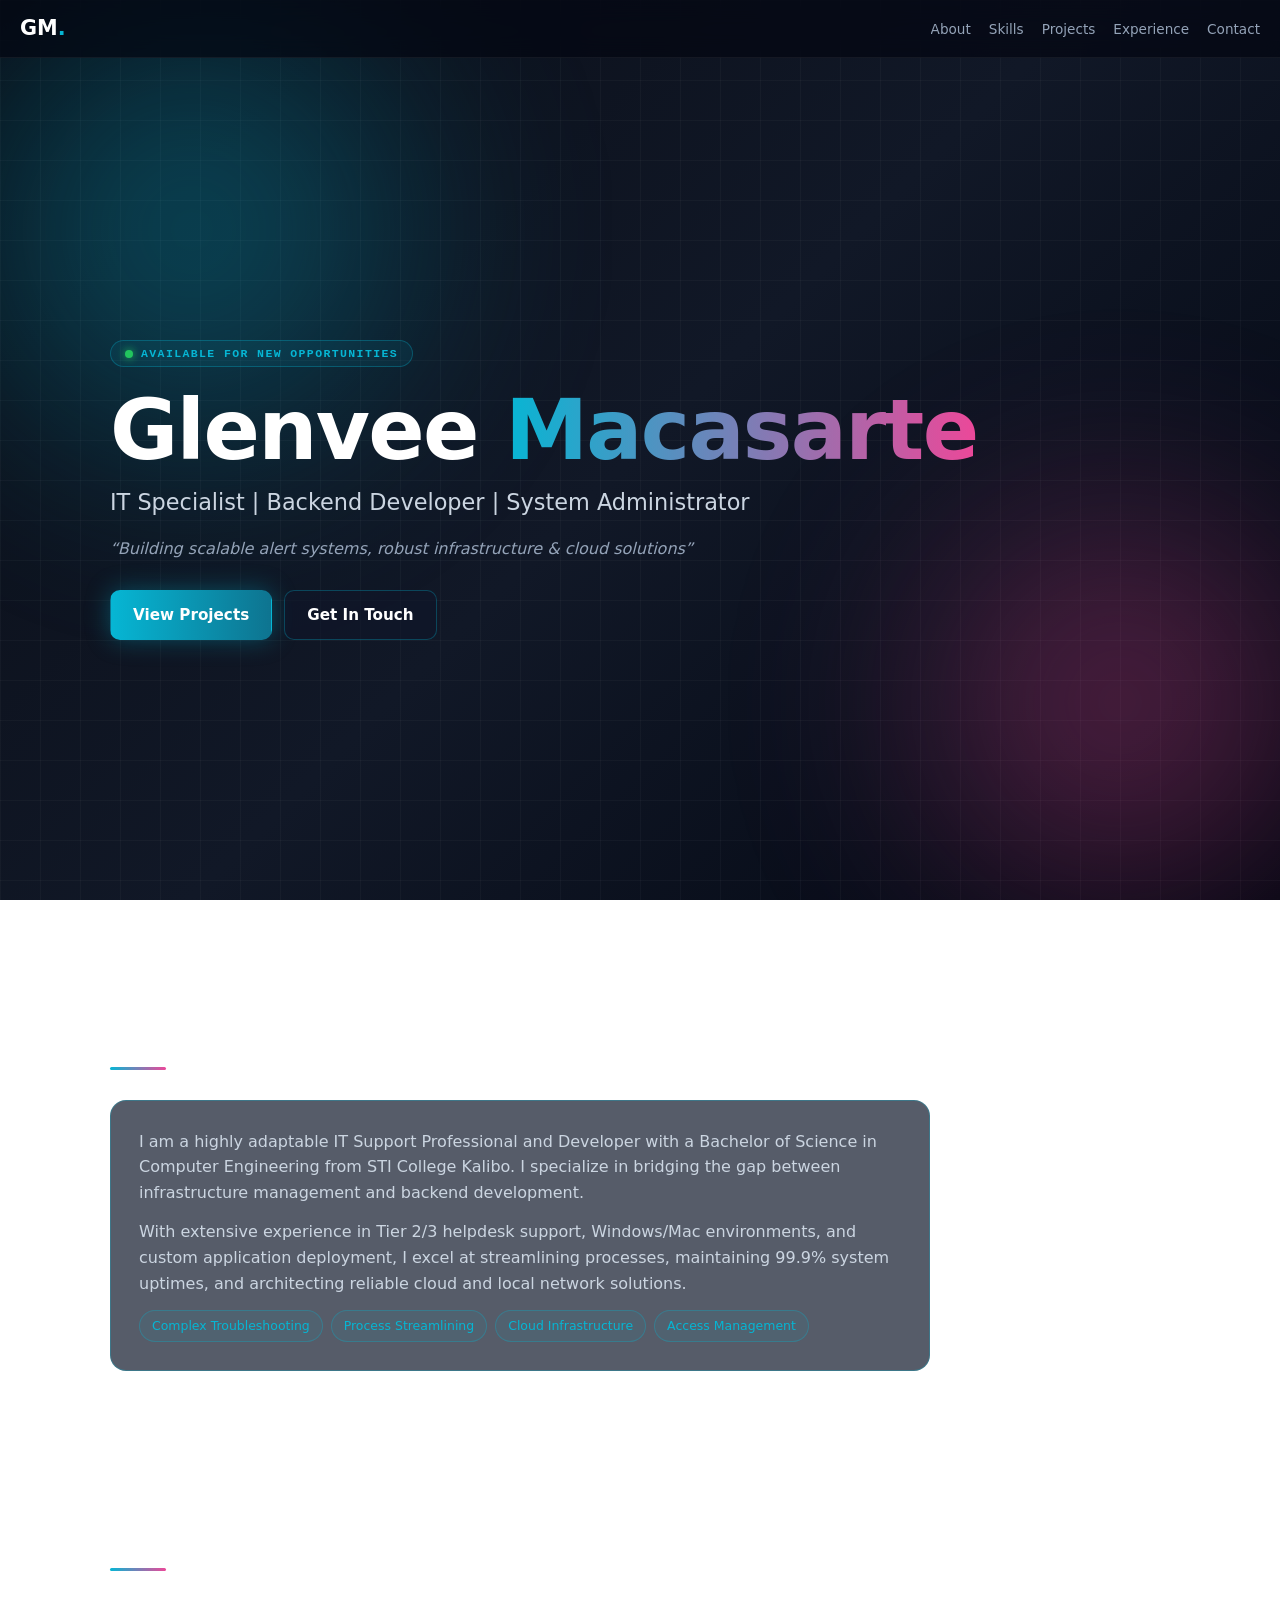
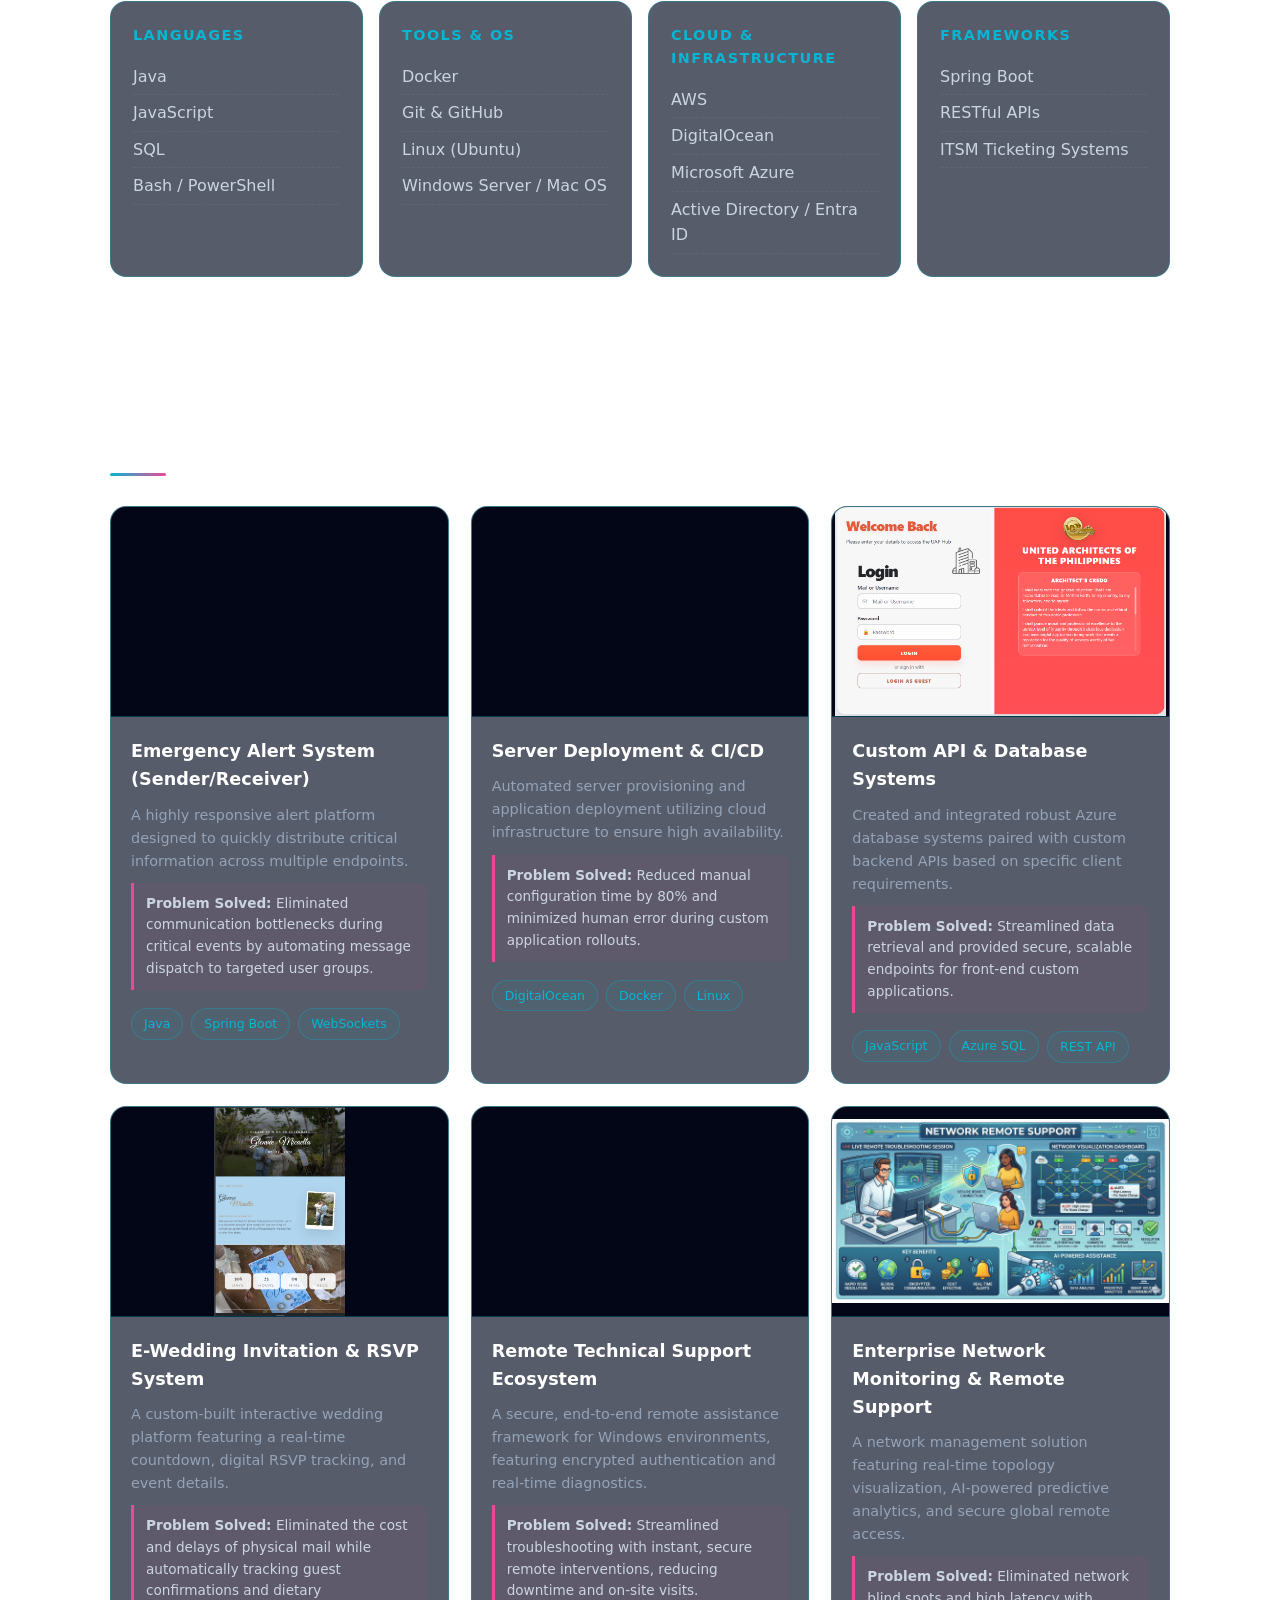
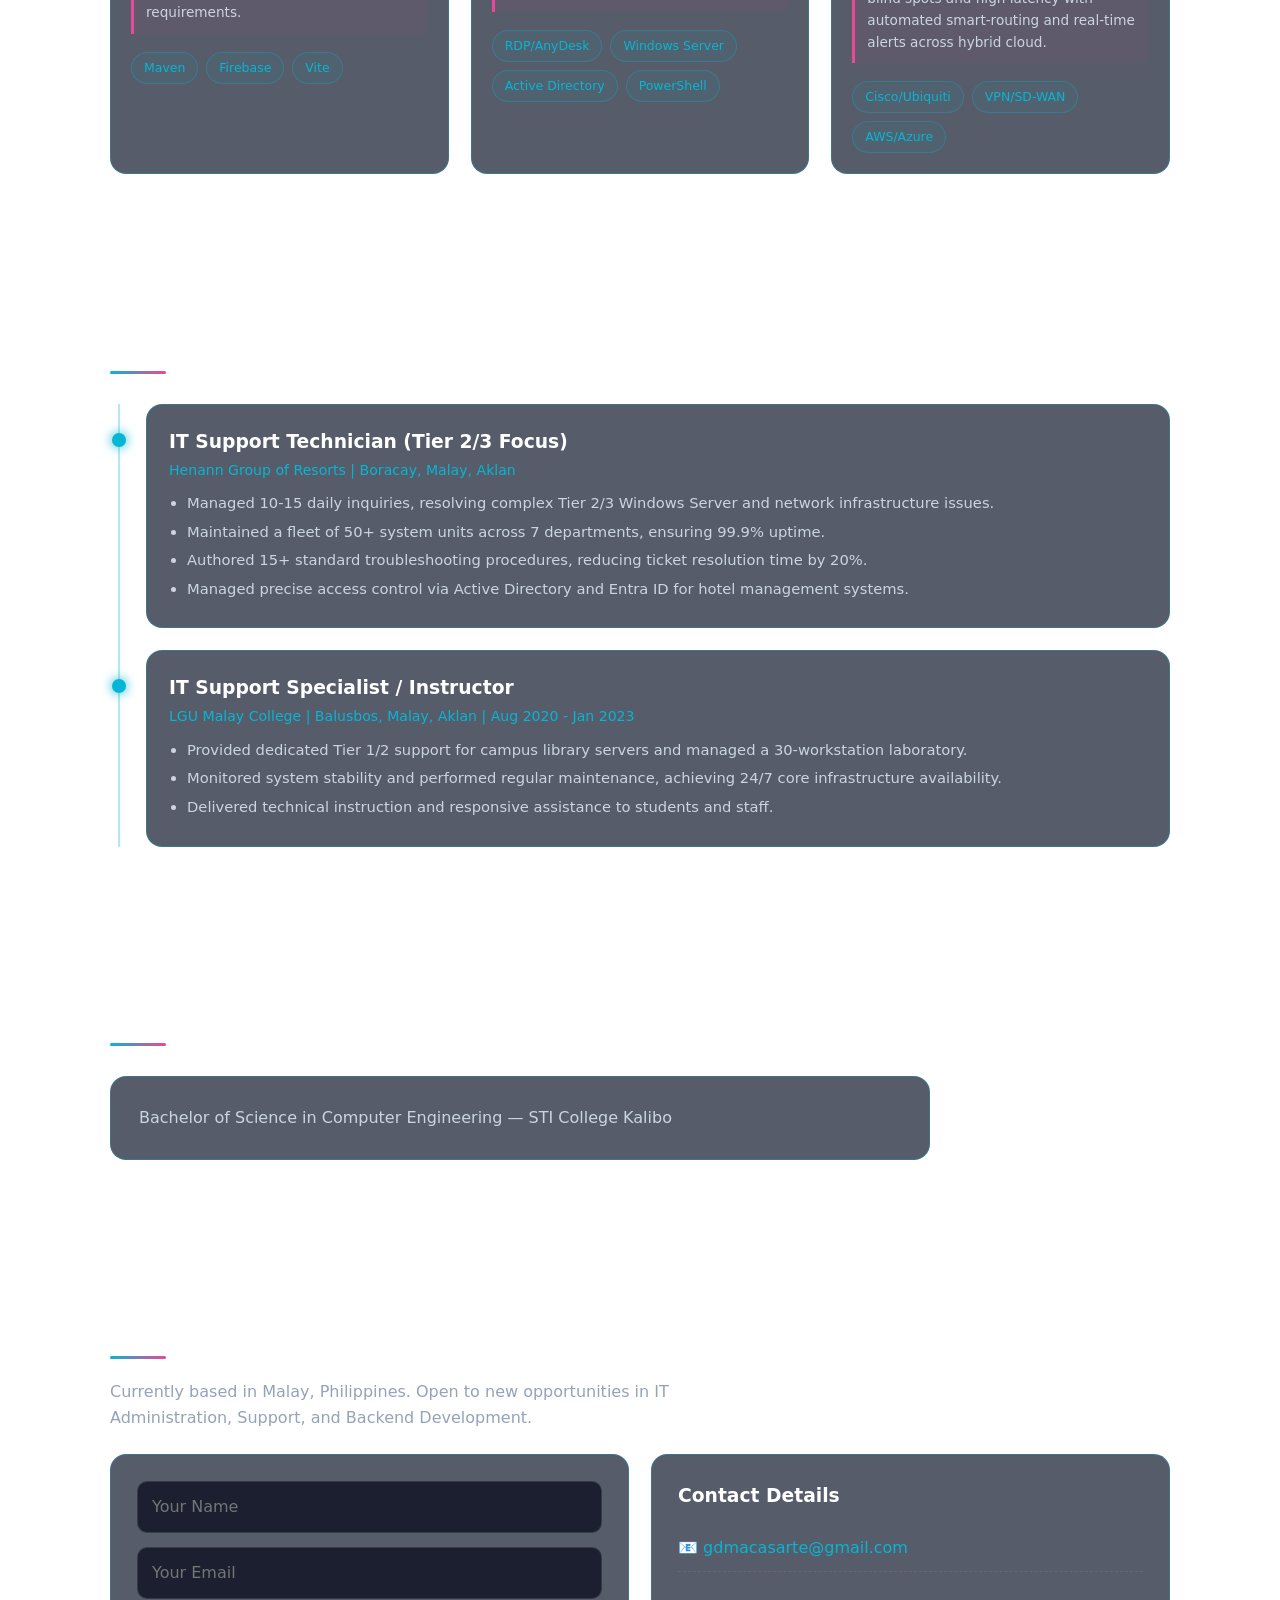
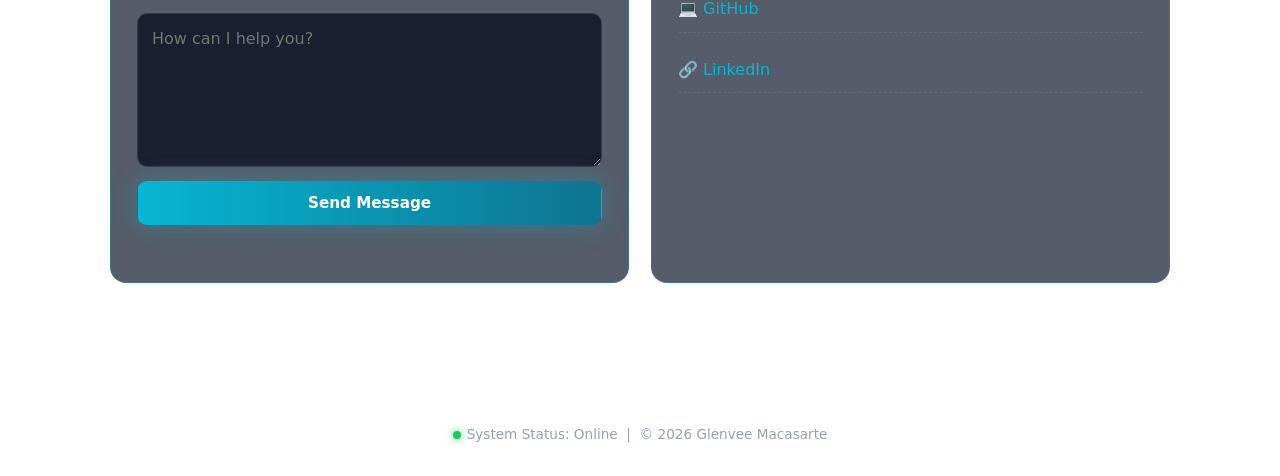
==== commit 344be0c0: "Add files via upload" ====
--- a/index.html
+++ b/index.html
@@ -1,529 +1,151 @@
-<!DOCTYPE html>
-<html lang="en" class="dark">
-<head>
-    <meta charset="UTF-8">
-    <meta name="viewport" content="width=device-width, initial-scale=1.0">
-    <meta name="theme-color" content="#0f172a">
-    <meta name="google-site-verification" content="XrYCUzlfqJavplp3rk2WgLqj_9gWem3wsnsIMUpjXOE">
-
-    <title>Glenvee Macasarte | System Administrator & DevOps Portfolio</title>
-    <meta name="title" content="Glenvee Macasarte | System Administrator & DevOps Portfolio">
-    <meta name="description" content="Portfolio of Glenvee Macasarte, an IT Specialist bridging traditional IT operations with modern cloud DevOps and custom application deployment.">
-    <meta name="author" content="Glenvee Macasarte">
-
-    <meta property="og:type" content="website">
-    <meta property="og:url" content="https://evildee09-glitch.github.io/GMPortfolio/Portfolio/">
-    <meta property="og:title" content="Glenvee Macasarte | System Administrator & DevOps Portfolio">
-    <meta property="og:description" content="Portfolio of Glenvee Macasarte, an IT Specialist bridging traditional IT operations with modern cloud DevOps and custom application deployment.">
-    <meta property="og:image" content="https://evildee09-glitch.github.io/GMPortfolio/Portfolio/preview-image.jpg">
-
-    <meta name="twitter:card" content="summary_large_image">
-    <meta name="twitter:title" content="Glenvee Macasarte | System Administrator & DevOps Portfolio">
-    <meta name="twitter:image" content="https://evildee09-glitch.github.io/GMPortfolio/Portfolio/preview-image.jpg">
-
-    <link rel="canonical" href="https://evildee09-glitch.github.io/GMPortfolio/Portfolio/">
-    <link rel="icon" type="image/x-icon" href="favicon.ico">
-
-    <!-- Tailwind CSS CDN -->
-    <script src="https://cdn.tailwindcss.com"></script>
-    <script>
-        tailwind.config = {
-            darkMode: 'class',
-            theme: {
-                extend: {
-                    fontFamily: {
-                        sans: ['Inter', 'sans-serif'],
-                        mono: ['Fira Code', 'Monaco', 'monospace'],
-                    },
-                }
-            }
-        }
-    </script>
-    
-    <!-- External CSS -->
-    <link rel="stylesheet" href="style.css">
-
-    <script type="application/ld+json">
-    {
-      "@context": "https://schema.org",
-      "@type": "Person",
-      "name": "Glenvee Macasarte",
-      "jobTitle": "IT Specialist | Backend Developer | System Administrator",
-      "email": "mailto:gdmacasarte@gmail.com",
-      "url": "https://evildee09-glitch.github.io/GMPortfolio/Portfolio/",
-      "address": { "@type": "PostalAddress", "addressLocality": "Malay", "addressRegion": "Aklan", "addressCountry": "PH" },
-      "sameAs": [
-        "https://github.com/evildee09-glitch",
-        "https://linkedin.com/in/glenvee-macasarte"
-      ]
-    }
-    </script>
-</head>
-<body class="bg-slate-950 text-slate-100 font-sans antialiased overflow-hidden h-screen flex flex-col">
-
-    <!-- Header Navigation -->
-    <header class="fixed top-0 left-0 right-0 z-30 p-4 bg-slate-950/80 backdrop-blur-md border-b border-slate-800/80">
-        <div class="max-w-6xl mx-auto flex justify-between items-center">
-            <a href="#hero" class="text-xl font-extrabold text-white tracking-wider flex items-center gap-1">
-                GM<span class="text-cyan-400">.</span>
-            </a>
-            <nav aria-label="Main navigation">
-                <ul class="flex items-center gap-4 sm:gap-6 text-xs sm:text-sm font-medium text-slate-300">
-                    <li><a href="#about" class="hover:text-cyan-400 transition-colors">About</a></li>
-                    <li><a href="#skills" class="hover:text-cyan-400 transition-colors">Skills</a></li>
-                    <li><a href="#projects" class="hover:text-cyan-400 transition-colors">Projects</a></li>
-                    <li><a href="#experience" class="hover:text-cyan-400 transition-colors">Experience</a></li>
-                    <li><a href="#contact" class="px-3 py-1.5 rounded-lg bg-cyan-600 hover:bg-cyan-500 text-white font-semibold transition-all shadow-md shadow-cyan-900/40">Contact</a></li>
-                </ul>
-            </nav>
-        </div>
-    </header>
-
-    <!-- Scroll Viewport Container -->
-    <div id="scrollViewport" class="scroll-viewport flex-1 h-full relative z-10 pt-16">
-        
-        <!-- Ambient Background Glow Elements -->
-        <div class="fixed inset-0 pointer-events-none z-0">
-            <div class="glow-orb glow-orb-1"></div>
-            <div class="glow-orb glow-orb-2"></div>
-            <div class="absolute inset-0 video-grid-overlay opacity-30"></div>
-        </div>
-
-        <!-- HERO SECTION -->
-        <section id="hero" class="story-beat min-h-screen relative flex items-center justify-center p-6 sm:p-12">
-            <div class="max-w-4xl mx-auto text-center space-y-6 reveal-item">
-                <div class="inline-flex items-center gap-2 px-3 py-1 rounded-full bg-slate-900/80 border border-slate-700 backdrop-blur text-xs text-slate-300">
-                    <span class="w-2 h-2 rounded-full bg-cyan-400 animate-pulse"></span>
-                    <span>IT Specialist & Systems Engineer</span>
-                </div>
-
-                <h1 class="text-4xl sm:text-6xl md:text-7xl font-extrabold tracking-tight text-white leading-tight">
-                    Glenvee <span class="bg-gradient-to-r from-cyan-400 via-teal-300 to-pink-500 bg-clip-text text-transparent">Macasarte</span>
-                </h1>
-
-                <p class="text-lg sm:text-2xl font-semibold text-cyan-300">
-                    IT Specialist | Backend Developer | System Administrator
-                </p>
-
-                <p class="text-slate-400 text-base sm:text-xl max-w-2xl mx-auto leading-relaxed italic">
-                    "Building scalable alert systems, robust infrastructure &amp; cloud solutions"
-                </p>
-
-                <div class="flex justify-center gap-4 pt-4">
-                    <a href="#projects" class="px-6 py-3 rounded-xl bg-gradient-to-r from-cyan-600 to-blue-600 hover:from-cyan-500 hover:to-blue-500 text-white font-semibold text-sm transition-all shadow-lg shadow-cyan-900/40">View Projects</a>
-                    <a href="#contact" class="px-6 py-3 rounded-xl bg-slate-900 border border-slate-700 hover:border-cyan-400 text-white font-semibold text-sm transition-all">Get In Touch</a>
-                </div>
-
-                <div class="pt-8 flex flex-col items-center gap-2 text-slate-500 animate-bounce">
-                    <span class="text-[10px] tracking-widest uppercase font-mono">Scroll Down</span>
-                    <svg class="w-5 h-5 text-cyan-400" fill="none" stroke="currentColor" viewBox="0 0 24 24"><path stroke-linecap="round" stroke-linejoin="round" stroke-width="2" d="M19 14l-7 7m0 0l-7-7m7 7V3"></path></svg>
-                </div>
-            </div>
-        </section>
-
-        <!-- ABOUT ME SECTION -->
-        <section id="about" class="story-beat min-h-screen relative flex items-center justify-center p-6 sm:p-12">
-            <div class="max-w-4xl mx-auto w-full space-y-8">
-                <div class="text-center space-y-3 reveal-item">
-                    <span class="text-xs font-mono text-cyan-400 uppercase tracking-widest">[ ABOUT ME ]</span>
-                    <h2 class="text-3xl sm:text-5xl font-bold text-white tracking-tight">Infrastructure &amp; Backend Specialist</h2>
-                </div>
-
-                <div class="reveal-item bg-slate-900/80 border border-slate-800 rounded-2xl p-6 sm:p-8 backdrop-blur space-y-6 text-slate-300 text-sm sm:text-base leading-relaxed">
-                    <p>
-                        I am a highly adaptable IT Support Professional and Developer with a Bachelor of Science in Computer Engineering from STI College Kalibo. I specialize in bridging the gap between infrastructure management and backend development.
-                    </p>
-                    <p>
-                        With extensive experience in Tier 2/3 helpdesk support, Windows/Mac environments, and custom application deployment, I excel at streamlining processes, maintaining 99.9% system uptimes, and architecting reliable cloud and local network solutions.
-                    </p>
-
-                    <div class="pt-4 border-t border-slate-800 flex flex-wrap gap-2">
-                        <span class="px-3 py-1 rounded-lg bg-slate-950 border border-cyan-500/30 text-cyan-300 text-xs font-mono">Complex Troubleshooting</span>
-                        <span class="px-3 py-1 rounded-lg bg-slate-950 border border-pink-500/30 text-pink-300 text-xs font-mono">Process Streamlining</span>
-                        <span class="px-3 py-1 rounded-lg bg-slate-950 border border-emerald-500/30 text-emerald-300 text-xs font-mono">Cloud Infrastructure</span>
-                        <span class="px-3 py-1 rounded-lg bg-slate-950 border border-amber-500/30 text-amber-300 text-xs font-mono">Access Management</span>
-                    </div>
-                </div>
-            </div>
-        </section>
-
-        <!-- SKILLS SECTION -->
-        <section id="skills" class="story-beat min-h-screen relative flex items-center justify-center p-6 sm:p-12">
-            <div class="max-w-5xl mx-auto w-full space-y-8">
-                <div class="text-center space-y-3 reveal-item">
-                    <span class="text-xs font-mono text-pink-400 uppercase tracking-widest">[ TECHNICAL SKILLS ]</span>
-                    <h2 class="text-3xl sm:text-5xl font-bold text-white">Core Competencies</h2>
-                </div>
-
-                <div class="grid grid-cols-1 sm:grid-cols-2 lg:grid-cols-4 gap-6">
-                    <div class="reveal-item bg-slate-900/80 border border-slate-800 rounded-2xl p-6 backdrop-blur space-y-4 hover:border-cyan-500/50 transition-all">
-                        <h3 class="text-lg font-bold text-cyan-400">Languages</h3>
-                        <ul class="space-y-2 text-sm text-slate-300 font-mono">
-                            <li class="flex items-center gap-2"><span class="w-1.5 h-1.5 rounded-full bg-cyan-400"></span>Java</li>
-                            <li class="flex items-center gap-2"><span class="w-1.5 h-1.5 rounded-full bg-cyan-400"></span>JavaScript</li>
-                            <li class="flex items-center gap-2"><span class="w-1.5 h-1.5 rounded-full bg-cyan-400"></span>SQL</li>
-                            <li class="flex items-center gap-2"><span class="w-1.5 h-1.5 rounded-full bg-cyan-400"></span>Bash / PowerShell</li>
-                        </ul>
-                    </div>
-
-                    <div class="reveal-item bg-slate-900/80 border border-slate-800 rounded-2xl p-6 backdrop-blur space-y-4 hover:border-pink-500/50 transition-all">
-                        <h3 class="text-lg font-bold text-pink-400">Tools &amp; OS</h3>
-                        <ul class="space-y-2 text-sm text-slate-300 font-mono">
-                            <li class="flex items-center gap-2"><span class="w-1.5 h-1.5 rounded-full bg-pink-400"></span>Docker</li>
-                            <li class="flex items-center gap-2"><span class="w-1.5 h-1.5 rounded-full bg-pink-400"></span>Git &amp; GitHub</li>
-                            <li class="flex items-center gap-2"><span class="w-1.5 h-1.5 rounded-full bg-pink-400"></span>Linux (Ubuntu)</li>
-                            <li class="flex items-center gap-2"><span class="w-1.5 h-1.5 rounded-full bg-pink-400"></span>Windows Server / Mac OS</li>
-                        </ul>
-                    </div>
-
-                    <div class="reveal-item bg-slate-900/80 border border-slate-800 rounded-2xl p-6 backdrop-blur space-y-4 hover:border-emerald-500/50 transition-all">
-                        <h3 class="text-lg font-bold text-emerald-400">Cloud &amp; Infra</h3>
-                        <ul class="space-y-2 text-sm text-slate-300 font-mono">
-                            <li class="flex items-center gap-2"><span class="w-1.5 h-1.5 rounded-full bg-emerald-400"></span>AWS</li>
-                            <li class="flex items-center gap-2"><span class="w-1.5 h-1.5 rounded-full bg-emerald-400"></span>DigitalOcean</li>
-                            <li class="flex items-center gap-2"><span class="w-1.5 h-1.5 rounded-full bg-emerald-400"></span>Microsoft Azure</li>
-                            <li class="flex items-center gap-2"><span class="w-1.5 h-1.5 rounded-full bg-emerald-400"></span>Active Directory / Entra ID</li>
-                        </ul>
-                    </div>
-
-                    <div class="reveal-item bg-slate-900/80 border border-slate-800 rounded-2xl p-6 backdrop-blur space-y-4 hover:border-amber-500/50 transition-all">
-                        <h3 class="text-lg font-bold text-amber-400">Frameworks &amp; ITSM</h3>
-                        <ul class="space-y-2 text-sm text-slate-300 font-mono">
-                            <li class="flex items-center gap-2"><span class="w-1.5 h-1.5 rounded-full bg-amber-400"></span>Spring Boot</li>
-                            <li class="flex items-center gap-2"><span class="w-1.5 h-1.5 rounded-full bg-amber-400"></span>RESTful APIs</li>
-                            <li class="flex items-center gap-2"><span class="w-1.5 h-1.5 rounded-full bg-amber-400"></span>ITSM Ticketing Systems</li>
-                        </ul>
-                    </div>
-                </div>
-            </div>
-        </section>
-
-        <!-- PROJECTS SECTION -->
-        <section id="projects" class="story-beat min-h-screen relative flex items-center justify-center p-6 sm:p-12">
-            <div class="max-w-6xl mx-auto w-full space-y-6">
-                <div class="text-center space-y-2 reveal-item">
-                    <span class="text-xs font-mono text-emerald-400 uppercase tracking-widest">[ PORTFOLIO PROJECTS ]</span>
-                    <h2 class="text-3xl sm:text-4xl font-bold text-white">Featured Work</h2>
-                    <p class="text-xs text-slate-400">Swipe or scroll horizontally through project cases</p>
-                </div>
-
-                <!-- Horizontal Scroll Snap Cards -->
-                <div class="reveal-item flex gap-6 overflow-x-auto pb-4 pt-2 snap-x snap-mandatory scrollbar-none">
-                    
-                    <!-- Project 1 -->
-                    <article class="snap-center flex-shrink-0 w-80 sm:w-96 bg-slate-900 border border-slate-800 rounded-2xl p-6 space-y-4 backdrop-blur shadow-2xl flex flex-col justify-between">
-                        <div class="space-y-3">
-                            <div class="rounded-xl overflow-hidden border border-slate-800">
-                                <img src="https://placehold.co/800x450/1e293b/38bdf8?text=Emergency+Alert+System" alt="Emergency Alert System sender and receiver architecture diagram" class="w-full h-40 object-cover" loading="lazy" decoding="async">
-                            </div>
-                            <h3 class="text-lg font-bold text-white">Emergency Alert System (Sender/Receiver)</h3>
-                            <p class="text-xs text-slate-400 leading-relaxed">A highly responsive alert platform designed to quickly distribute critical information across multiple endpoints.</p>
-                            <div class="p-3 bg-slate-950/80 rounded-lg text-xs text-slate-300 border border-slate-800">
-                                <strong class="text-cyan-400 block mb-1">Problem Solved:</strong>
-                                Eliminated communication bottlenecks during critical events by automating message dispatch to targeted user groups.
-                            </div>
-                        </div>
-                        <div class="flex flex-wrap gap-1.5 pt-2">
-                            <span class="px-2 py-0.5 rounded bg-slate-950 border border-slate-800 text-[10px] font-mono text-cyan-300">Java</span>
-                            <span class="px-2 py-0.5 rounded bg-slate-950 border border-slate-800 text-[10px] font-mono text-cyan-300">Spring Boot</span>
-                            <span class="px-2 py-0.5 rounded bg-slate-950 border border-slate-800 text-[10px] font-mono text-cyan-300">WebSockets</span>
-                        </div>
-                    </article>
-
-                    <!-- Project 2 -->
-                    <article class="snap-center flex-shrink-0 w-80 sm:w-96 bg-slate-900 border border-slate-800 rounded-2xl p-6 space-y-4 backdrop-blur shadow-2xl flex flex-col justify-between">
-                        <div class="space-y-3">
-                            <div class="rounded-xl overflow-hidden border border-slate-800">
-                                <img src="https://placehold.co/800x450/1e293b/38bdf8?text=Server+Deployment+%26+CI/CD" alt="Docker-based server deployment and CI/CD pipeline diagram" class="w-full h-40 object-cover" loading="lazy" decoding="async">
-                            </div>
-                            <h3 class="text-lg font-bold text-white">Server Deployment &amp; CI/CD</h3>
-                            <p class="text-xs text-slate-400 leading-relaxed">Automated server provisioning and application deployment utilizing cloud infrastructure to ensure high availability.</p>
-                            <div class="p-3 bg-slate-950/80 rounded-lg text-xs text-slate-300 border border-slate-800">
-                                <strong class="text-cyan-400 block mb-1">Problem Solved:</strong>
-                                Reduced manual configuration time by 80% and minimized human error during custom application rollouts.
-                            </div>
-                        </div>
-                        <div class="flex flex-wrap gap-1.5 pt-2">
-                            <span class="px-2 py-0.5 rounded bg-slate-950 border border-slate-800 text-[10px] font-mono text-cyan-300">DigitalOcean</span>
-                            <span class="px-2 py-0.5 rounded bg-slate-950 border border-slate-800 text-[10px] font-mono text-cyan-300">Docker</span>
-                            <span class="px-2 py-0.5 rounded bg-slate-950 border border-slate-800 text-[10px] font-mono text-cyan-300">Linux</span>
-                        </div>
-                    </article>
-
-                    <!-- Project 3 -->
-                    <article class="snap-center flex-shrink-0 w-80 sm:w-96 bg-slate-900 border border-slate-800 rounded-2xl p-6 space-y-4 backdrop-blur shadow-2xl flex flex-col justify-between">
-                        <div class="space-y-3">
-                            <div class="rounded-xl overflow-hidden border border-slate-800">
-                                <img src="https://placehold.co/800x450/1e293b/38bdf8?text=Custom+API+%26+Database" alt="Custom API and Azure database system diagram" class="w-full h-40 object-cover" loading="lazy" decoding="async">
-                            </div>
-                            <h3 class="text-lg font-bold text-white">Custom API &amp; Database Systems</h3>
-                            <p class="text-xs text-slate-400 leading-relaxed">Created and integrated robust Azure database systems paired with custom backend APIs based on specific client requirements.</p>
-                            <div class="p-3 bg-slate-950/80 rounded-lg text-xs text-slate-300 border border-slate-800">
-                                <strong class="text-cyan-400 block mb-1">Problem Solved:</strong>
-                                Streamlined data retrieval and provided secure, scalable endpoints for front-end custom applications.
-                            </div>
-                        </div>
-                        <div class="flex flex-wrap gap-1.5 pt-2">
-                            <span class="px-2 py-0.5 rounded bg-slate-950 border border-slate-800 text-[10px] font-mono text-cyan-300">JavaScript</span>
-                            <span class="px-2 py-0.5 rounded bg-slate-950 border border-slate-800 text-[10px] font-mono text-cyan-300">Azure SQL</span>
-                            <span class="px-2 py-0.5 rounded bg-slate-950 border border-slate-800 text-[10px] font-mono text-cyan-300">REST API</span>
-                        </div>
-                    </article>
-
-                    <!-- Project 4 -->
-                    <article class="snap-center flex-shrink-0 w-80 sm:w-96 bg-slate-900 border border-slate-800 rounded-2xl p-6 space-y-4 backdrop-blur shadow-2xl flex flex-col justify-between">
-                        <div class="space-y-3">
-                            <div class="rounded-xl overflow-hidden border border-slate-800">
-                                <img src="https://placehold.co/800x450/1e293b/38bdf8?text=E-Wedding+RSVP+System" alt="Glenvee and Micaella wedding invitation web app" class="w-full h-40 object-cover" loading="lazy" decoding="async">
-                            </div>
-                            <h3 class="text-lg font-bold text-white">E-Wedding Invitation &amp; RSVP System</h3>
-                            <p class="text-xs text-slate-400 leading-relaxed">A custom-built interactive wedding platform featuring a real-time countdown, digital RSVP tracking, and event details for a seamless guest experience.</p>
-                            <div class="p-3 bg-slate-950/80 rounded-lg text-xs text-slate-300 border border-slate-800">
-                                <strong class="text-cyan-400 block mb-1">Problem Solved:</strong>
-                                Eliminated physical mail costs and logistical delays while automating RSVP tracking.
-                            </div>
-                        </div>
-                        <div class="flex flex-wrap gap-1.5 pt-2">
-                            <span class="px-2 py-0.5 rounded bg-slate-950 border border-slate-800 text-[10px] font-mono text-cyan-300">Maven</span>
-                            <span class="px-2 py-0.5 rounded bg-slate-950 border border-slate-800 text-[10px] font-mono text-cyan-300">Firebase</span>
-                            <span class="px-2 py-0.5 rounded bg-slate-950 border border-slate-800 text-[10px] font-mono text-cyan-300">Vite</span>
-                        </div>
-                    </article>
-
-                    <!-- Project 5 -->
-                    <article class="snap-center flex-shrink-0 w-80 sm:w-96 bg-slate-900 border border-slate-800 rounded-2xl p-6 space-y-4 backdrop-blur shadow-2xl flex flex-col justify-between">
-                        <div class="space-y-3">
-                            <div class="rounded-xl overflow-hidden border border-slate-800">
-                                <img src="https://placehold.co/800x450/1e293b/38bdf8?text=Remote+Support+Ecosystem" alt="Remote technical support ecosystem for Windows environments" class="w-full h-40 object-cover" loading="lazy" decoding="async">
-                            </div>
-                            <h3 class="text-lg font-bold text-white">Remote Technical Support Ecosystem</h3>
-                            <p class="text-xs text-slate-400 leading-relaxed">A secure, end-to-end remote assistance framework designed for Windows environments, featuring encrypted authentication and diagnostics.</p>
-                            <div class="p-3 bg-slate-950/80 rounded-lg text-xs text-slate-300 border border-slate-800">
-                                <strong class="text-cyan-400 block mb-1">Problem Solved:</strong>
-                                Streamlined troubleshooting for instant remote interventions, reducing downtime and eliminating on-site visits.
-                            </div>
-                        </div>
-                        <div class="flex flex-wrap gap-1.5 pt-2">
-                            <span class="px-2 py-0.5 rounded bg-slate-950 border border-slate-800 text-[10px] font-mono text-cyan-300">RDP/AnyDesk</span>
-                            <span class="px-2 py-0.5 rounded bg-slate-950 border border-slate-800 text-[10px] font-mono text-cyan-300">Windows Server</span>
-                            <span class="px-2 py-0.5 rounded bg-slate-950 border border-slate-800 text-[10px] font-mono text-cyan-300">Active Directory</span>
-                        </div>
-                    </article>
-
-                    <!-- Project 6 -->
-                    <article class="snap-center flex-shrink-0 w-80 sm:w-96 bg-slate-900 border border-slate-800 rounded-2xl p-6 space-y-4 backdrop-blur shadow-2xl flex flex-col justify-between">
-                        <div class="space-y-3">
-                            <div class="rounded-xl overflow-hidden border border-slate-800">
-                                <img src="https://placehold.co/800x450/1e293b/38bdf8?text=Network+Monitoring" alt="Network monitoring and remote support visualization dashboard" class="w-full h-40 object-cover" loading="lazy" decoding="async">
-                            </div>
-                            <h3 class="text-lg font-bold text-white">Enterprise Network Monitoring &amp; Remote Support</h3>
-                            <p class="text-xs text-slate-400 leading-relaxed">A comprehensive network management solution featuring real-time topology visualization, predictive analytics, and secure global access.</p>
-                            <div class="p-3 bg-slate-950/80 rounded-lg text-xs text-slate-300 border border-slate-800">
-                                <strong class="text-cyan-400 block mb-1">Problem Solved:</strong>
-                                Eliminated blind spots and high latency with automated smart-routing and real-time alerts across hybrid cloud environments.
-                            </div>
-                        </div>
-                        <div class="flex flex-wrap gap-1.5 pt-2">
-                            <span class="px-2 py-0.5 rounded bg-slate-950 border border-slate-800 text-[10px] font-mono text-cyan-300">Cisco/Ubiquiti</span>
-                            <span class="px-2 py-0.5 rounded bg-slate-950 border border-slate-800 text-[10px] font-mono text-cyan-300">VPN/SD-WAN</span>
-                            <span class="px-2 py-0.5 rounded bg-slate-950 border border-slate-800 text-[10px] font-mono text-cyan-300">AWS/Azure</span>
-                        </div>
-                    </article>
-
-                </div>
-            </div>
-        </section>
-
-        <!-- EXPERIENCE & EDUCATION SECTION -->
-        <section id="experience" class="story-beat min-h-screen relative flex items-center justify-center p-6 sm:p-12">
-            <div class="max-w-4xl mx-auto w-full space-y-8">
-                <div class="text-center space-y-3 reveal-item">
-                    <span class="text-xs font-mono text-amber-400 uppercase tracking-widest">[ EXPERIENCE &amp; EDUCATION ]</span>
-                    <h2 class="text-3xl sm:text-5xl font-bold text-white">Work History</h2>
-                </div>
-
-                <div class="space-y-6">
-                    <!-- Timeline Item 1 -->
-                    <div class="reveal-item bg-slate-900/80 border border-slate-800 rounded-2xl p-6 backdrop-blur space-y-3">
-                        <div class="flex flex-col sm:flex-row sm:items-center justify-between gap-1">
-                            <h3 class="text-lg font-bold text-cyan-400">IT Support Technician (Tier 2/3 Focus)</h3>
-                            <span class="text-xs font-mono text-slate-400">Henann Group of Resorts | Boracay, Malay, Aklan</span>
-                        </div>
-                        <ul class="list-disc list-inside text-xs sm:text-sm text-slate-300 space-y-2 leading-relaxed">
-                            <li>Managed 10-15 daily inquiries, resolving complex Tier 2/3 Windows Server and network infrastructure issues.</li>
-                            <li>Maintained a fleet of 50+ system units across 7 departments, ensuring 99.9% uptime.</li>
-                            <li>Authored 15+ standard troubleshooting procedures, reducing ticket resolution time by 20%.</li>
-                            <li>Managed precise access control via Active Directory and Entra ID for hotel management systems.</li>
-                        </ul>
-                    </div>
-
-                    <!-- Timeline Item 2 -->
-                    <div class="reveal-item bg-slate-900/80 border border-slate-800 rounded-2xl p-6 backdrop-blur space-y-3">
-                        <div class="flex flex-col sm:flex-row sm:items-center justify-between gap-1">
-                            <h3 class="text-lg font-bold text-cyan-400">IT Support Specialist / Instructor</h3>
-                            <span class="text-xs font-mono text-slate-400">LGU Malay College | Aug 2020 - Jan 2023</span>
-                        </div>
-                        <ul class="list-disc list-inside text-xs sm:text-sm text-slate-300 space-y-2 leading-relaxed">
-                            <li>Provided dedicated Tier 1/2 support for campus library servers and managed a 30-workstation laboratory.</li>
-                            <li>Monitored system stability and performed regular maintenance, achieving 24/7 core infrastructure availability.</li>
-                            <li>Delivered technical instruction and responsive assistance to students and staff.</li>
-                        </ul>
-                    </div>
-
-                    <!-- Education Item -->
-                    <div class="reveal-item bg-slate-900/50 border border-slate-800 rounded-xl p-5 backdrop-blur flex justify-between items-center">
-                        <div>
-                            <span class="text-[10px] font-mono text-slate-400 block uppercase">Education</span>
-                            <h4 class="text-sm font-bold text-white">Bachelor of Science in Computer Engineering</h4>
-                        </div>
-                        <span class="text-xs text-slate-400 font-mono">STI College Kalibo</span>
-                    </div>
-                </div>
-            </div>
-        </section>
-
-        <!-- CONTACT SECTION -->
-        <section id="contact" class="story-beat min-h-screen relative flex items-center justify-center p-6 sm:p-12">
-            <div class="max-w-4xl mx-auto w-full space-y-8">
-                <div class="text-center space-y-3 reveal-item">
-                    <span class="text-xs font-mono text-cyan-400 uppercase tracking-widest">[ CONTACT ]</span>
-                    <h2 class="text-3xl sm:text-5xl font-bold text-white">Get In Touch</h2>
-                    <p class="text-slate-400 text-sm max-w-lg mx-auto">
-                        Currently based in Malay, Philippines. Open to new opportunities in IT Administration, Support, and Backend Development.
-                    </p>
-                </div>
-
-                <div class="grid grid-cols-1 md:grid-cols-2 gap-8 items-start">
-                    <!-- Form -->
-                    <form id="contact-form" class="reveal-item bg-slate-900/90 border border-slate-800 rounded-2xl p-6 backdrop-blur space-y-4" action="https://formsubmit.co/gdmacasarte@gmail.com" method="POST">
-                        <input type="hidden" name="_subject" value="New message from your portfolio website">
-                        <input type="hidden" name="_template" value="table">
-                        <input type="hidden" name="_captcha" value="false">
-                        <div class="sr-only" aria-hidden="true">
-                            <input type="text" name="_honey" tabindex="-1" autocomplete="off">
-                        </div>
-
-                        <div>
-                            <label for="cf-name" class="sr-only">Your Name</label>
-                            <input id="cf-name" type="text" name="name" placeholder="Your Name" autocomplete="name" required class="w-full bg-slate-950 border border-slate-800 rounded-xl px-4 py-2.5 text-sm text-white placeholder-slate-500 focus:outline-none focus:border-cyan-500">
-                        </div>
-                        <div>
-                            <label for="cf-email" class="sr-only">Your Email</label>
-                            <input id="cf-email" type="email" name="email" placeholder="Your Email" autocomplete="email" required class="w-full bg-slate-950 border border-slate-800 rounded-xl px-4 py-2.5 text-sm text-white placeholder-slate-500 focus:outline-none focus:border-cyan-500">
-                        </div>
-                        <div>
-                            <label for="cf-message" class="sr-only">Your Message</label>
-                            <textarea id="cf-message" name="message" rows="4" placeholder="How can I help you?" required class="w-full bg-slate-950 border border-slate-800 rounded-xl px-4 py-2.5 text-sm text-white placeholder-slate-500 focus:outline-none focus:border-cyan-500"></textarea>
-                        </div>
-                        <button type="submit" class="w-full py-3 rounded-xl bg-gradient-to-r from-cyan-600 to-blue-600 hover:from-cyan-500 hover:to-blue-500 text-white font-semibold text-sm transition-all shadow-lg shadow-cyan-900/30">
-                            Send Message
-                        </button>
-                        <p class="text-xs text-center mt-2" id="form-status" role="status" aria-live="polite"></p>
-                    </form>
-
-                    <!-- Contact Details -->
-                    <div class="reveal-item space-y-6 bg-slate-900/60 border border-slate-800 rounded-2xl p-6 backdrop-blur">
-                        <h3 class="text-lg font-bold text-white">Direct Connect</h3>
-                        <div class="space-y-4 text-xs sm:text-sm">
-                            <a href="mailto:gdmacasarte@gmail.com" class="flex items-center gap-3 text-slate-300 hover:text-cyan-400 transition-colors p-3 bg-slate-950 rounded-xl border border-slate-800">
-                                <svg class="w-5 h-5 text-cyan-400 flex-shrink-0" fill="currentColor" viewBox="0 0 24 24"><path d="M20 4H4c-1.1 0-1.99.9-1.99 2L2 18c0 1.1.9 2 2 2h16c1.1 0 2-.9 2-2V6c0-1.1-.9-2-2-2zm0 4l-8 5-8-5V6l8 5 8-5v2z"/></svg>
-                                <span>gdmacasarte@gmail.com</span>
-                            </a>
-                            <a href="https://github.com/evildee09-glitch" target="_blank" rel="noopener noreferrer" class="flex items-center gap-3 text-slate-300 hover:text-cyan-400 transition-colors p-3 bg-slate-950 rounded-xl border border-slate-800">
-                                <svg class="w-5 h-5 text-cyan-400 flex-shrink-0" fill="currentColor" viewBox="0 0 24 24"><path d="M12 0C5.37 0 0 5.37 0 12c0 5.31 3.435 9.795 8.205 11.385.6.105.825-.255.825-.57 0-.285-.015-1.23-.015-2.235-3.015.555-3.795-.735-4.035-1.41-.135-.345-.72-1.41-1.23-1.695-.42-.225-1.02-.78-.015-.795.945-.015 1.62.87 1.845 1.23 1.08 1.815 2.805 1.305 3.495.99.105-.78.42-1.305.765-1.605-2.67-.3-5.46-1.335-5.46-5.925 0-1.305.465-2.385 1.23-3.225-.12-.3-.54-1.53.12-3.18 0 0 1.005-.315 3.3 1.23.96-.27 1.98-.405 3-.405s2.04.135 3 .405c2.295-1.56 3.3-1.23 3.3-1.23.66 1.65.24 2.88.12 3.18.765.84 1.23 1.905 1.23 3.225 0 4.605-2.805 5.625-5.475 5.925.435.375.81 1.095.81 2.22 0 1.605-.015 2.895-.015 3.3 0 .315.225.69.825.57A12.02 12.02 0 0024 12c0-6.63-5.37-12-12-12z"/></svg>
-                                <span>GitHub Profile</span>
-                            </a>
-                            <a href="https://linkedin.com/in/glenvee-macasarte" target="_blank" rel="noopener noreferrer" class="flex items-center gap-3 text-slate-300 hover:text-cyan-400 transition-colors p-3 bg-slate-950 rounded-xl border border-slate-800">
-                                <svg class="w-5 h-5 text-cyan-400 flex-shrink-0" fill="currentColor" viewBox="0 0 24 24"><path d="M19 3a2 2 0 0 1 2 2v14a2 2 0 0 1-2 2H5a2 2 0 0 1-2-2V5a2 2 0 0 1 2-2h14m-.5 15.5v-5.3a3.26 3.26 0 0 0-3.26-3.26c-.85 0-1.84.52-2.28 1.3v-1.11h-2.79v8.37h2.79v-4.93c0-.77.62-1.4 1.39-1.4a1.4 1.4 0 0 1 1.4 1.4v4.93h2.75M6.88 8.56a1.68 1.68 0 0 0 1.68-1.68c0-.93-.75-1.69-1.68-1.69a1.69 1.69 0 0 0-1.69 1.69c0 .93.76 1.68 1.69 1.68m1.39 9.94v-8.37H5.5v8.37h2.77z"/></svg>
-                                <span>LinkedIn Profile</span>
-                            </a>
-                        </div>
-                    </div>
-                </div>
-            </div>
-        </section>
-
-    </div>
-
-    <!-- Footer Status Bar -->
-    <footer class="p-3 bg-slate-950/90 border-t border-slate-800 z-20 flex justify-between items-center text-xs font-mono text-slate-400">
-        <div class="flex items-center gap-2">
-            <span class="w-2 h-2 rounded-full bg-emerald-400 animate-pulse"></span>
-            <span>&copy; 2026 Glenvee Macasarte — All Rights Reserved</span>
-        </div>
-        <div class="flex items-center gap-2">
-            <span class="w-2 h-2 rounded-full bg-cyan-400"></span>
-            <span>System Status: Online</span>
-        </div>
-    </footer>
-
-    <!-- INTERACTION LOGIC -->
-    <script>
-        const scrollViewport = document.getElementById('scrollViewport');
-
-        // Scroll Intersection Observer for animation triggers
-        const observerOptions = {
-            root: scrollViewport,
-            threshold: 0.25
-        };
-
-        const revealObserver = new IntersectionObserver((entries) => {
-            entries.forEach(entry => {
-                const target = entry.target;
-                if (entry.isIntersecting) {
-                    target.querySelectorAll('.reveal-item').forEach((item, index) => {
-                        setTimeout(() => {
-                            item.classList.add('is-visible');
-                        }, index * 100);
-                    });
-                }
-            });
-        }, observerOptions);
-
-        document.querySelectorAll('.story-beat').forEach(beat => {
-            revealObserver.observe(beat);
-        });
-
-        // FormSubmit AJAX submission handler
-        (function () {
-            var form = document.getElementById('contact-form');
-            var status = document.getElementById('form-status');
-            if (!form || !window.fetch) return;
-
-            form.addEventListener('submit', function (e) {
-                e.preventDefault();
-                var btn = form.querySelector('button[type="submit"]');
-                var label = btn.textContent;
-                btn.disabled = true;
-                btn.textContent = 'Sending...';
-                status.className = 'text-xs text-center mt-2';
-                status.textContent = '';
-
-                fetch('https://formsubmit.co/ajax/gdmacasarte@gmail.com', {
-                    method: 'POST',
-                    headers: { 'Accept': 'application/json' },
-                    body: new FormData(form)
-                })
-                .then(function (r) { return r.json().then(function (d) { return { ok: r.ok, data: d }; }); })
-                .then(function (res) {
-                    if (res.ok && String(res.data.success) !== 'false') {
-                        status.className = 'text-xs text-center mt-2 text-emerald-400';
-                        status.textContent = 'Thank you! Your message has been sent. I will get back to you soon.';
-                        form.reset();
-                    } else {
-                        throw new Error('failed');
-                    }
-                })
-                .catch(function () {
-                    status.className = 'text-xs text-center mt-2 text-rose-400';
-                    status.innerHTML = 'Sorry, something went wrong. Please email directly at <a href="mailto:gdmacasarte@gmail.com" class="underline">gdmacasarte@gmail.com</a>.';
-                })
-                .finally(function () {
-                    btn.disabled = false;
-                    btn.textContent = label;
-                });
-            });
-        })();
-    </script>
-</body>
-</html>
+<!DOCTYPE html>
+<html lang="en">
+<head>
+    <meta charset="UTF-8">
+    <meta name="viewport" content="width=device-width, initial-scale=1, viewport-fit=cover">
+    <meta name="theme-color" content="#030712">
+    <meta name="google-site-verification" content="XrYCUzlfqJavplp3rk2WgLqj_9gWem3wsnsIMUpjXOE">
+
+    <title>Glenvee Macasarte | System Administrator & DevOps Portfolio</title>
+    <meta name="title" content="Glenvee Macasarte | System Administrator & DevOps Portfolio">
+    <meta name="description" content="Portfolio of Glenvee Macasarte, an IT Specialist bridging traditional IT operations with modern cloud DevOps and custom application deployment.">
+    <meta name="author" content="Glenvee Macasarte">
+
+    <meta property="og:type" content="website">
+    <meta property="og:url" content="https://evildee09-glitch.github.io/GMPortfolio/Portfolio/">
+    <meta property="og:title" content="Glenvee Macasarte | System Administrator & DevOps Portfolio">
+    <meta property="og:description" content="Portfolio of Glenvee Macasarte, an IT Specialist bridging traditional IT operations with modern cloud DevOps and custom application deployment.">
+    <meta property="og:image" content="https://evildee09-glitch.github.io/GMPortfolio/Portfolio/preview-image.jpg">
+
+    <meta name="twitter:card" content="summary_large_image">
+    <meta name="twitter:title" content="Glenvee Macasarte | System Administrator & DevOps Portfolio">
+    <meta name="twitter:image" content="https://evildee09-glitch.github.io/GMPortfolio/Portfolio/preview-image.jpg">
+
+    <link rel="canonical" href="https://evildee09-glitch.github.io/GMPortfolio/Portfolio/">
+    <link rel="icon" type="image/x-icon" href="favicon.ico">
+    <link rel="stylesheet" href="style.css">
+
+    <script type="application/ld+json">
+    {
+      "@context": "https://schema.org",
+      "@type": "Person",
+      "name": "Glenvee Macasarte",
+      "jobTitle": "IT Specialist | Backend Developer | System Administrator",
+      "email": "mailto:gdmacasarte@gmail.com",
+      "url": "https://evildee09-glitch.github.io/GMPortfolio/Portfolio/",
+      "address": { "@type": "PostalAddress", "addressLocality": "Malay", "addressRegion": "Aklan", "addressCountry": "PH" },
+      "sameAs": [
+        "https://github.com/evildee09-glitch",
+        "https://linkedin.com/in/glenvee-macasarte"
+      ]
+    }
+    </script>
+
+</head>
+<body>
+<div class="bgfx"><div class="grid"></div><div class="orb o1"></div><div class="orb o2"></div></div>
+<nav><div class="logo">GM<span>.</span></div>
+<ul><li><a href="#about">About</a></li><li><a href="#skills">Skills</a></li><li><a href="#projects">Projects</a></li><li><a href="#experience">Experience</a></li><li><a href="#contact">Contact</a></li></ul></nav>
+<div class="wrap">
+<header class="hero"><div>
+<div class="badge reveal"><span class="dot"></span>Available for new opportunities</div>
+<h1 class="reveal">Glenvee <span class="grad">Macasarte</span></h1>
+<p class="sub reveal">IT Specialist | Backend Developer | System Administrator</p>
+<p class="tag reveal">“Building scalable alert systems, robust infrastructure &amp; cloud solutions”</p>
+<div class="btns reveal"><a class="btn p" href="#projects">View Projects</a><a class="btn" href="#contact">Get In Touch</a></div>
+</div></header>
+
+<section id="about"><h2 class="st reveal">About Me</h2>
+<div class="card about reveal">
+<p>I am a highly adaptable IT Support Professional and Developer with a Bachelor of Science in Computer Engineering from STI College Kalibo. I specialize in bridging the gap between infrastructure management and backend development.</p>
+<p>With extensive experience in Tier 2/3 helpdesk support, Windows/Mac environments, and custom application deployment, I excel at streamlining processes, maintaining 99.9% system uptimes, and architecting reliable cloud and local network solutions.</p>
+<div class="chips"><span class="chip">Complex Troubleshooting</span><span class="chip">Process Streamlining</span><span class="chip">Cloud Infrastructure</span><span class="chip">Access Management</span></div>
+</div></section>
+
+<section id="skills"><h2 class="st reveal">Technical Skills</h2>
+<div class="sg">
+<div class="card sk reveal"><h3>Languages</h3><ul><li>Java</li><li>JavaScript</li><li>SQL</li><li>Bash / PowerShell</li></ul></div>
+<div class="card sk reveal"><h3>Tools &amp; OS</h3><ul><li>Docker</li><li>Git &amp; GitHub</li><li>Linux (Ubuntu)</li><li>Windows Server / Mac OS</li></ul></div>
+<div class="card sk reveal"><h3>Cloud &amp; Infrastructure</h3><ul><li>AWS</li><li>DigitalOcean</li><li>Microsoft Azure</li><li>Active Directory / Entra ID</li></ul></div>
+<div class="card sk reveal"><h3>Frameworks</h3><ul><li>Spring Boot</li><li>RESTful APIs</li><li>ITSM Ticketing Systems</li></ul></div>
+</div></section>
+
+<section id="projects"><h2 class="st reveal">Projects</h2>
+<div class="pg">
+<article class="card pj reveal"><div class="pi"><img src="photo/EAS.jpg" alt="Emergency Alert System sender and receiver architecture diagram" loading="lazy" decoding="async"></div>
+<div class="pc"><h3>Emergency Alert System (Sender/Receiver)</h3><p>A highly responsive alert platform designed to quickly distribute critical information across multiple endpoints.</p>
+<div class="pm"><strong>Problem Solved:</strong> Eliminated communication bottlenecks during critical events by automating message dispatch to targeted user groups.</div>
+<div class="chips"><span class="chip">Java</span><span class="chip">Spring Boot</span><span class="chip">WebSockets</span></div></div></article>
+<article class="card pj reveal"><div class="pi"><img src="photo/DOCKER.png" alt="Docker-based server deployment and CI/CD pipeline diagram" loading="lazy" decoding="async"></div>
+<div class="pc"><h3>Server Deployment &amp; CI/CD</h3><p>Automated server provisioning and application deployment utilizing cloud infrastructure to ensure high availability.</p>
+<div class="pm"><strong>Problem Solved:</strong> Reduced manual configuration time by 80% and minimized human error during custom application rollouts.</div>
+<div class="chips"><span class="chip">DigitalOcean</span><span class="chip">Docker</span><span class="chip">Linux</span></div></div></article>
+<article class="card pj reveal"><div class="pi"><img src="photo/UAP.png" alt="Custom API and Azure database system diagram" loading="lazy" decoding="async"></div>
+<div class="pc"><h3>Custom API &amp; Database Systems</h3><p>Created and integrated robust Azure database systems paired with custom backend APIs based on specific client requirements.</p>
+<div class="pm"><strong>Problem Solved:</strong> Streamlined data retrieval and provided secure, scalable endpoints for front-end custom applications.</div>
+<div class="chips"><span class="chip">JavaScript</span><span class="chip">Azure SQL</span><span class="chip">REST API</span></div></div></article>
+<article class="card pj reveal"><div class="pi"><img src="photo/WEBINVITES.png" alt="Glenvee and Micaella wedding invitation web app" loading="lazy" decoding="async"></div>
+<div class="pc"><h3>E-Wedding Invitation &amp; RSVP System</h3><p>A custom-built interactive wedding platform featuring a real-time countdown, digital RSVP tracking, and event details.</p>
+<div class="pm"><strong>Problem Solved:</strong> Eliminated the cost and delays of physical mail while automatically tracking guest confirmations and dietary requirements.</div>
+<div class="chips"><span class="chip">Maven</span><span class="chip">Firebase</span><span class="chip">Vite</span></div></div></article>
+<article class="card pj reveal"><div class="pi"><img src="photo/Remote.png" alt="Remote technical support ecosystem for Windows environments" loading="lazy" decoding="async"></div>
+<div class="pc"><h3>Remote Technical Support Ecosystem</h3><p>A secure, end-to-end remote assistance framework for Windows environments, featuring encrypted authentication and real-time diagnostics.</p>
+<div class="pm"><strong>Problem Solved:</strong> Streamlined troubleshooting with instant, secure remote interventions, reducing downtime and on-site visits.</div>
+<div class="chips"><span class="chip">RDP/AnyDesk</span><span class="chip">Windows Server</span><span class="chip">Active Directory</span><span class="chip">PowerShell</span></div></div></article>
+<article class="card pj reveal"><div class="pi"><img src="photo/Network.png" alt="Network monitoring and remote support visualization dashboard" loading="lazy" decoding="async"></div>
+<div class="pc"><h3>Enterprise Network Monitoring &amp; Remote Support</h3><p>A network management solution featuring real-time topology visualization, AI-powered predictive analytics, and secure global remote access.</p>
+<div class="pm"><strong>Problem Solved:</strong> Eliminated network blind spots and high latency with automated smart-routing and real-time alerts across hybrid cloud.</div>
+<div class="chips"><span class="chip">Cisco/Ubiquiti</span><span class="chip">VPN/SD-WAN</span><span class="chip">AWS/Azure</span></div></div></article>
+</div></section>
+
+<section id="experience"><h2 class="st reveal">Work History</h2>
+<div class="tl">
+<div class="card ti reveal"><h3>IT Support Technician (Tier 2/3 Focus)</h3><div class="co">Henann Group of Resorts | Boracay, Malay, Aklan</div><ul>
+<li>Managed 10-15 daily inquiries, resolving complex Tier 2/3 Windows Server and network infrastructure issues.</li>
+<li>Maintained a fleet of 50+ system units across 7 departments, ensuring 99.9% uptime.</li>
+<li>Authored 15+ standard troubleshooting procedures, reducing ticket resolution time by 20%.</li>
+<li>Managed precise access control via Active Directory and Entra ID for hotel management systems.</li></ul></div>
+<div class="card ti reveal"><h3>IT Support Specialist / Instructor</h3><div class="co">LGU Malay College | Balusbos, Malay, Aklan | Aug 2020 - Jan 2023</div><ul>
+<li>Provided dedicated Tier 1/2 support for campus library servers and managed a 30-workstation laboratory.</li>
+<li>Monitored system stability and performed regular maintenance, achieving 24/7 core infrastructure availability.</li>
+<li>Delivered technical instruction and responsive assistance to students and staff.</li></ul></div>
+</div></section>
+
+<section id="education"><h2 class="st reveal">Education</h2>
+<div class="card about reveal"><p style="margin:0">Bachelor of Science in Computer Engineering — STI College Kalibo</p></div></section>
+
+<section id="contact"><h2 class="st reveal">Get In Touch</h2>
+<p class="reveal" style="color:var(--mut);max-width:680px;margin:-10px 0 24px">Currently based in Malay, Philippines. Open to new opportunities in IT Administration, Support, and Backend Development.</p>
+<div class="cg">
+<form class="card cf reveal" id="contact-form" action="https://formsubmit.co/gdmacasarte@gmail.com" method="POST">
+<input type="hidden" name="_subject" value="New message from your portfolio website">
+<input type="hidden" name="_template" value="table"><input type="hidden" name="_captcha" value="false">
+<div class="hp-field" aria-hidden="true"><input type="text" name="_honey" tabindex="-1" autocomplete="off"></div>
+<label for="cf-name" class="sr-only">Your Name</label><input id="cf-name" type="text" name="name" placeholder="Your Name" autocomplete="name" required>
+<label for="cf-email" class="sr-only">Your Email</label><input id="cf-email" type="email" name="email" placeholder="Your Email" autocomplete="email" required>
+<label for="cf-message" class="sr-only">Your Message</label><textarea id="cf-message" name="message" rows="5" placeholder="How can I help you?" required></textarea>
+<button class="btn p submit-btn" type="submit">Send Message</button>
+<p class="form-status" id="form-status" role="status" aria-live="polite"></p>
+</form>
+<div class="card ci reveal"><h3>Contact Details</h3>
+<a href="mailto:gdmacasarte@gmail.com">📧 gdmacasarte@gmail.com</a>
+<a href="https://github.com/evildee09-glitch" target="_blank" rel="noopener noreferrer">💻 GitHub</a>
+<a href="https://linkedin.com/in/glenvee-macasarte" target="_blank" rel="noopener noreferrer">🔗 LinkedIn</a></div>
+</div></section>
+</div>
+<footer><span class="dot"></span>System Status: Online &nbsp;|&nbsp; © 2026 Glenvee Macasarte</footer>
+<script>
+(function(){
+var io=new IntersectionObserver(function(es){es.forEach(function(x){if(x.isIntersecting){x.target.classList.add('in');io.unobserve(x.target)}})},{threshold:.12});
+document.querySelectorAll('.reveal').forEach(function(el,i){el.style.transitionDelay=(i%4)*80+'ms';io.observe(el)});
+var form=document.getElementById('contact-form'),status=document.getElementById('form-status');
+if(!form||!window.fetch)return;
+form.addEventListener('submit',function(e){e.preventDefault();var btn=form.querySelector('.submit-btn'),label=btn.textContent;btn.disabled=true;btn.textContent='Sending...';status.className='form-status';status.textContent='';
+fetch('https://formsubmit.co/ajax/gdmacasarte@gmail.com',{method:'POST',headers:{'Accept':'application/json'},body:new FormData(form)})
+.then(function(r){return r.json().then(function(d){return{ok:r.ok,data:d}})})
+.then(function(res){if(res.ok&&String(res.data.success)!=='false'){status.className='form-status ok';status.textContent='Thank you! Your message has been sent. I will get back to you soon.';form.reset()}else throw new Error('failed')})
+.catch(function(){status.className='form-status err';status.innerHTML='Sorry, something went wrong. Please email me directly at <a href="mailto:gdmacasarte@gmail.com">gdmacasarte@gmail.com</a>.'})
+.finally(function(){btn.disabled=false;btn.textContent=label})});
+})();
+</script>
+</body></html>
--- a/style.css
+++ b/style.css
@@ -1,533 +1,64 @@
-/* Custom Properties & Dark Mode Palette */
-:root {
-  --bg-main: #0f172a;
-  --bg-card: #1e293b;
-  --bg-card-hover: #334155;
-  --primary: #38bdf8;
-  --primary-hover: #0284c7;
-  --accent: #818cf8;
-  --text-main: #f8fafc;
-  --text-muted: #94a3b8;
-  --border: #334155;
-  --font-family: system-ui, -apple-system, BlinkMacSystemFont, 'Segoe UI', Roboto, Oxygen, Ubuntu, Cantarell, sans-serif;
-  --radius: 8px;
-  --transition: all 0.25s ease-in-out;
-}
-
-/* Reset & Base Styles */
-* {
-  box-sizing: border-box;
-  margin: 0;
-  padding: 0;
-}
-
-html {
-  scroll-behavior: smooth;
-  font-family: var(--font-family);
-  background-color: var(--bg-main);
-  color: var(--text-main);
-  line-height: 1.6;
-}
-
-body {
-  min-height: 100vh;
-  display: flex;
-  flex-direction: column;
-}
-
-.container {
-  width: 90%;
-  max-width: 1200px;
-  margin: 0 auto;
-}
-
-a {
-  color: var(--primary);
-  text-decoration: none;
-  transition: var(--transition);
-}
-
-a:hover {
-  color: var(--accent);
-}
-
-.sr-only {
-  position: absolute;
-  width: 1px;
-  height: 1px;
-  padding: 0;
-  margin: -1px;
-  overflow: hidden;
-  clip: rect(0, 0, 0, 0);
-  border: 0;
-}
-
-/* Navbar */
-.navbar {
-  position: sticky;
-  top: 0;
-  background-color: rgba(15, 23, 42, 0.9);
-  backdrop-filter: blur(8px);
-  border-bottom: 1px solid var(--border);
-  z-index: 1000;
-  padding: 1rem 0;
-}
-
-.nav-container {
-  display: flex;
-  justify-content: space-between;
-  align-items: center;
-}
-
-.logo {
-  font-size: 1.5rem;
-  font-weight: 700;
-  color: var(--text-main);
-}
-
-.logo span {
-  color: var(--primary);
-}
-
-.nav-links {
-  display: flex;
-  list-style: none;
-  gap: 1.5rem;
-  align-items: center;
-}
-
-.nav-links a {
-  color: var(--text-muted);
-  font-weight: 500;
-}
-
-.nav-links a:hover {
-  color: var(--text-main);
-}
-
-.nav-cta {
-  background-color: var(--primary);
-  color: var(--bg-main) !important;
-  padding: 0.4rem 1rem;
-  border-radius: var(--radius);
-  font-weight: 600;
-}
-
-.nav-cta:hover {
-  background-color: var(--accent);
-}
-
-/* Hero Section */
-.hero {
-  padding: 5rem 0 3rem 0;
-  text-align: center;
-  border-bottom: 1px solid var(--border);
-}
-
-.hero h1 {
-  font-size: 2.8rem;
-  font-weight: 800;
-  margin-bottom: 0.5rem;
-}
-
-.hero h2 {
-  font-size: 1.25rem;
-  color: var(--primary);
-  font-weight: 500;
-  margin-bottom: 1rem;
-}
-
-.hero .tagline {
-  font-style: italic;
-  color: var(--text-muted);
-  max-width: 600px;
-  margin: 0 auto 2rem auto;
-}
-
-.hero-actions {
-  display: flex;
-  gap: 1rem;
-  justify-content: center;
-}
-
-.btn {
-  padding: 0.75rem 1.5rem;
-  border-radius: var(--radius);
-  font-weight: 600;
-  display: inline-block;
-  cursor: pointer;
-}
-
-.btn-primary {
-  background-color: var(--primary);
-  color: var(--bg-main);
-}
-
-.btn-primary:hover {
-  background-color: var(--accent);
-  color: var(--bg-main);
-}
-
-.btn-secondary {
-  border: 1px solid var(--border);
-  color: var(--text-main);
-}
-
-.btn-secondary:hover {
-  background-color: var(--bg-card);
-}
-
-/* Common Section Layout */
-.section {
-  padding: 4rem 0;
-  border-bottom: 1px solid var(--border);
-}
-
-.section-title {
-  font-size: 1.8rem;
-  margin-bottom: 2rem;
-  position: relative;
-}
-
-.section-title::after {
-  content: '';
-  display: block;
-  width: 50px;
-  height: 3px;
-  background-color: var(--primary);
-  margin-top: 0.5rem;
-}
-
-/* About Section */
-.about-content p {
-  color: var(--text-muted);
-  margin-bottom: 1rem;
-  font-size: 1.05rem;
-}
-
-.strengths-list {
-  display: flex;
-  flex-wrap: wrap;
-  gap: 0.75rem;
-  margin-top: 1.5rem;
-}
-
-.strength-badge {
-  background-color: var(--bg-card);
-  border: 1px solid var(--border);
-  padding: 0.4rem 0.8rem;
-  border-radius: 20px;
-  font-size: 0.85rem;
-  color: var(--primary);
-}
-
-/* Skills Grid */
-.skills-grid {
-  display: grid;
-  grid-template-columns: repeat(auto-fit, minmax(220px, 1fr));
-  gap: 1.5rem;
-}
-
-.skill-category {
-  background-color: var(--bg-card);
-  border: 1px solid var(--border);
-  border-radius: var(--radius);
-  padding: 1.5rem;
-}
-
-.skill-category h3 {
-  color: var(--primary);
-  font-size: 1.1rem;
-  margin-bottom: 1rem;
-}
-
-.skill-category ul {
-  list-style: none;
-}
-
-.skill-category li {
-  color: var(--text-muted);
-  margin-bottom: 0.5rem;
-  padding-left: 1rem;
-  position: relative;
-}
-
-.skill-category li::before {
-  content: '▹';
-  position: absolute;
-  left: 0;
-  color: var(--accent);
-}
-
-/* Projects Grid */
-.projects-grid {
-  display: grid;
-  grid-template-columns: repeat(auto-fit, minmax(320px, 1fr));
-  gap: 2rem;
-}
-
-.project-card {
-  background-color: var(--bg-card);
-  border: 1px solid var(--border);
-  border-radius: var(--radius);
-  overflow: hidden;
-  display: flex;
-  flex-direction: column;
-  transition: var(--transition);
-}
-
-.project-card:hover {
-  transform: translateY(-4px);
-  border-color: var(--primary);
-}
-
-.project-image img {
-  width: 100%;
-  height: 200px;
-  object-fit: cover;
-  display: block;
-  border-bottom: 1px solid var(--border);
-}
-
-.project-content {
-  padding: 1.5rem;
-  display: flex;
-  flex-direction: column;
-  flex-grow: 1;
-}
-
-.project-title {
-  font-size: 1.2rem;
-  margin-bottom: 0.5rem;
-}
-
-.project-desc {
-  color: var(--text-muted);
-  font-size: 0.95rem;
-  margin-bottom: 1rem;
-}
-
-.project-meta {
-  font-size: 0.85rem;
-  background-color: rgba(15, 23, 42, 0.5);
-  padding: 0.75rem;
-  border-radius: var(--radius);
-  margin-bottom: 1rem;
-  color: var(--text-muted);
-}
-
-.tech-tags {
-  display: flex;
-  flex-wrap: wrap;
-  gap: 0.5rem;
-  margin-top: auto;
-}
-
-.tech-tag {
-  font-size: 0.75rem;
-  background-color: var(--bg-main);
-  color: var(--accent);
-  padding: 0.25rem 0.5rem;
-  border-radius: 4px;
-}
-
-/* Work History Timeline */
-.timeline {
-  display: flex;
-  flex-direction: column;
-  gap: 2rem;
-}
-
-.timeline-item {
-  background-color: var(--bg-card);
-  border-left: 3px solid var(--primary);
-  padding: 1.5rem;
-  border-radius: 0 var(--radius) var(--radius) 0;
-}
-
-.timeline-role {
-  font-size: 1.2rem;
-  font-weight: 700;
-}
-
-.timeline-company {
-  color: var(--primary);
-  font-size: 0.9rem;
-  margin-bottom: 1rem;
-}
-
-.timeline-details {
-  padding-left: 1.2rem;
-  color: var(--text-muted);
-}
-
-.timeline-details li {
-  margin-bottom: 0.5rem;
-}
-
-/* Education Section */
-.edu-list {
-  list-style: none;
-  background-color: var(--bg-card);
-  padding: 1.5rem;
-  border-radius: var(--radius);
-  border: 1px solid var(--border);
-}
-
-/* Contact Section */
-.contact-subtitle {
-  color: var(--text-muted);
-  margin-bottom: 2rem;
-}
-
-.contact-grid {
-  display: grid;
-  grid-template-columns: repeat(auto-fit, minmax(280px, 1fr));
-  gap: 2.5rem;
-}
-
-.contact-form {
-  display: flex;
-  flex-direction: column;
-  gap: 1rem;
-}
-
-.form-group input,
-.form-group textarea {
-  width: 100%;
-  padding: 0.75rem;
-  background-color: var(--bg-card);
-  border: 1px solid var(--border);
-  border-radius: var(--radius);
-  color: var(--text-main);
-  font-family: inherit;
-}
-
-.form-group input:focus,
-.form-group textarea:focus {
-  outline: none;
-  border-color: var(--primary);
-}
-
-.hp-field {
-  display: none;
-}
-
-.submit-btn {
-  background-color: var(--primary);
-  color: var(--bg-main);
-  padding: 0.75rem;
-  border: none;
-  border-radius: var(--radius);
-  font-weight: 700;
-  cursor: pointer;
-  transition: var(--transition);
-}
-
-.submit-btn:hover {
-  background-color: var(--accent);
-}
-
-.form-status {
-  margin-top: 0.5rem;
-  font-size: 0.85rem;
-}
-
-.form-status.ok {
-  color: #4ade80;
-}
-
-.form-status.err {
-  color: #f87171;
-}
-
-.contact-links-vertical {
-  display: flex;
-  flex-direction: column;
-  gap: 1rem;
-  margin-top: 1rem;
-}
-
-.contact-link {
-  display: flex;
-  align-items: center;
-  gap: 0.75rem;
-  background-color: var(--bg-card);
-  padding: 0.75rem 1rem;
-  border-radius: var(--radius);
-  border: 1px solid var(--border);
-}
-
-.contact-link:hover {
-  border-color: var(--primary);
-}
-
-/* Footer */
-.main-footer {
-  margin-top: auto;
-  background-color: #090d16;
-  padding: 2rem 0;
-  border-top: 1px solid var(--border);
-}
-
-.footer-content {
-  display: flex;
-  justify-content: space-between;
-  align-items: center;
-  flex-wrap: wrap;
-  gap: 1rem;
-}
-
-.footer-brand p {
-  color: var(--text-muted);
-  font-size: 0.85rem;
-}
-
-.system-status {
-  display: flex;
-  align-items: center;
-  gap: 0.5rem;
-  font-size: 0.85rem;
-  color: var(--text-muted);
-  background: var(--bg-card);
-  padding: 0.4rem 0.8rem;
-  border-radius: 20px;
-}
-
-.status-dot {
-  width: 8px;
-  height: 8px;
-  background-color: #22c55e;
-  border-radius: 50%;
-  box-shadow: 0 0 8px #22c55e;
-}
-
-.footer-socials {
-  display: flex;
-  gap: 1rem;
-}
-
-.footer-socials a {
-  color: var(--text-muted);
-  font-size: 0.9rem;
-}
-
-.footer-socials a:hover {
-  color: var(--text-main);
-}
-
-/* Mobile Responsiveness */
-@media (max-width: 768px) {
-  .nav-links {
-    display: none;
-  }
-  
-  .hero h1 {
-    font-size: 2rem;
-  }
-
-  .footer-content {
-    flex-direction: column;
-    text-align: center;
-  }
-}
+:root{--a:#06b6d4;--b:#ec4899;--bg:#030712;--card:rgba(15,23,42,.7);--bd:rgba(6,182,212,.3);--tx:#e2e8f0;--mut:#94a3b8;box-sizing:border-box;padding-top:env(safe-area-inset-top,0px);padding-bottom:env(safe-area-inset-bottom,0px)}
+*,*::before,*::after{box-sizing:inherit}
+html{scroll-behavior:smooth;scroll-padding-top:calc(70px + env(safe-area-inset-top,0px))}
+body{margin:0;background:linear-gradient(135deg,#090d16,#111827 50%,#030712);background-attachment:fixed;color:var(--tx);font-family:system-ui,-apple-system,"Segoe UI",Roboto,sans-serif;line-height:1.6}
+::-webkit-scrollbar{width:8px}::-webkit-scrollbar-track{background:#090d16}::-webkit-scrollbar-thumb{background:#1e293b;border-radius:4px}
+a{color:var(--a);text-decoration:none}
+.bgfx{position:fixed;inset:0;pointer-events:none;z-index:0;overflow:hidden}
+.grid{position:absolute;inset:0;background-image:linear-gradient(to right,rgba(255,255,255,.03) 1px,transparent 1px),linear-gradient(to bottom,rgba(255,255,255,.03) 1px,transparent 1px);background-size:40px 40px}
+.orb{position:absolute;border-radius:50%;filter:blur(90px);opacity:.4;animation:orb 12s infinite alternate ease-in-out}
+.o1{top:-10%;left:-10%;width:50vw;height:50vw;background:radial-gradient(circle,var(--a),transparent 70%)}
+.o2{bottom:-10%;right:-10%;width:45vw;height:45vw;background:radial-gradient(circle,var(--b),transparent 70%);animation-delay:-6s}
+@keyframes orb{0%{transform:translate(0,0) scale(1)}50%{transform:translate(5%,10%) scale(1.1)}100%{transform:translate(-5%,-5%) scale(.95)}}
+nav{position:fixed;top:0;left:0;right:0;z-index:20;padding:calc(12px + env(safe-area-inset-top,0px)) 20px 12px;display:flex;justify-content:space-between;align-items:center;background:rgba(3,7,18,.7);backdrop-filter:blur(12px);border-bottom:1px solid rgba(255,255,255,.06)}
+.logo{font-weight:800;font-size:1.3rem;color:#fff}.logo span{color:var(--a)}
+nav ul{display:flex;gap:18px;list-style:none;margin:0;padding:0;overflow-x:auto}
+nav ul a{color:var(--mut);font-size:.85rem;white-space:nowrap}nav ul a:hover{color:#fff}
+.wrap{position:relative;z-index:1;max-width:1100px;margin:0 auto;padding:0 20px}
+.hero{min-height:100vh;display:flex;align-items:center;padding-top:80px}
+.badge{display:inline-flex;gap:8px;align-items:center;padding:6px 14px;border:1px solid var(--bd);border-radius:99px;background:rgba(6,182,212,.08);color:var(--a);font:600 .72rem ui-monospace,monospace;letter-spacing:.12em;text-transform:uppercase}
+.dot{width:8px;height:8px;border-radius:50%;background:#22c55e;box-shadow:0 0 8px #22c55e}
+h1{font-size:clamp(2.4rem,8vw,5.2rem);line-height:1.05;margin:20px 0 10px;font-weight:800;letter-spacing:-.02em;color:#fff}
+.grad{background:linear-gradient(90deg,var(--a),var(--b));-webkit-background-clip:text;background-clip:text;color:transparent}
+.sub{font-size:clamp(1rem,2.5vw,1.4rem);color:#cbd5e1;margin:0 0 14px}
+.tag{color:var(--mut);max-width:600px;font-style:italic}
+.btns{display:flex;gap:12px;flex-wrap:wrap;margin-top:28px}
+.btn{padding:12px 22px;border-radius:10px;font-weight:600;border:1px solid var(--bd);color:#fff;background:rgba(15,23,42,.6);cursor:pointer;font-size:.95rem;font-family:inherit}
+.btn.p{background:linear-gradient(90deg,var(--a),#0e7490);border-color:transparent;box-shadow:0 0 24px rgba(6,182,212,.35)}
+section{padding:90px 0 30px}
+.st{font-size:clamp(1.7rem,4vw,2.6rem);margin:0 0 30px;color:#fff;font-weight:800}
+.st::after{content:"";display:block;width:56px;height:3px;margin-top:10px;border-radius:2px;background:linear-gradient(90deg,var(--a),var(--b))}
+.card{background:var(--card);border:1px solid var(--bd);border-radius:16px;backdrop-filter:blur(8px)}
+.about{padding:28px;max-width:820px}.about p{margin:0 0 14px;color:#cbd5e1}
+.chips{display:flex;flex-wrap:wrap;gap:8px;margin-top:8px}
+.chip{padding:5px 12px;border-radius:99px;font-size:.78rem;border:1px solid var(--bd);color:var(--a);background:rgba(6,182,212,.07)}
+.sg{display:grid;grid-template-columns:repeat(auto-fit,minmax(220px,1fr));gap:16px}
+.sk{padding:22px}.sk h3{margin:0 0 12px;color:var(--a);font-size:.9rem;text-transform:uppercase;letter-spacing:.1em}
+.sk ul{list-style:none;margin:0;padding:0}.sk li{padding:5px 0;color:#cbd5e1;border-bottom:1px dashed rgba(255,255,255,.06)}
+.pg{display:grid;grid-template-columns:repeat(auto-fill,minmax(310px,1fr));gap:22px}
+.pj{overflow:hidden;display:flex;flex-direction:column;transition:transform .3s,box-shadow .3s}
+.pj:hover{transform:translateY(-6px);box-shadow:0 12px 40px rgba(6,182,212,.2)}
+.pi{height:210px;background:#020617;display:flex;align-items:center;justify-content:center;overflow:hidden;border-bottom:1px solid var(--bd)}
+.pi img{max-width:100%;max-height:100%;object-fit:contain}
+.pc{padding:20px;display:flex;flex-direction:column;gap:10px;flex:1}
+.pc h3{margin:0;color:#fff;font-size:1.1rem}.pc p{margin:0;color:var(--mut);font-size:.9rem}
+.pm{font-size:.85rem;color:#cbd5e1;padding:10px 12px;border-left:3px solid var(--b);background:rgba(236,72,153,.06);border-radius:0 8px 8px 0}
+.tl{border-left:2px solid var(--bd);margin-left:8px;padding-left:26px;display:grid;gap:22px}
+.ti{padding:22px;position:relative}.ti::before{content:"";position:absolute;left:-35px;top:28px;width:14px;height:14px;border-radius:50%;background:var(--a);box-shadow:0 0 12px var(--a)}
+.ti h3{margin:0;color:#fff}.co{color:var(--a);font-size:.88rem;margin:2px 0 10px}.ti ul{margin:0;padding-left:18px;color:#cbd5e1;font-size:.92rem}.ti li{margin:5px 0}
+.cg{display:grid;grid-template-columns:repeat(auto-fit,minmax(280px,1fr));gap:22px}
+.cf,.ci{padding:26px;display:grid;gap:14px;align-content:start}
+.cf input,.cf textarea{width:100%;padding:12px 14px;border-radius:10px;border:1px solid rgba(255,255,255,.12);background:rgba(2,6,23,.7);color:#fff;font:inherit}
+.cf input:focus,.cf textarea:focus{outline:none;border-color:var(--a)}
+.ci h3{margin:0;color:#fff}.ci a{display:block;padding:10px 0;border-bottom:1px dashed rgba(255,255,255,.08)}
+footer{position:relative;z-index:1;margin-top:80px;padding:30px 20px;border-top:1px solid rgba(255,255,255,.06);text-align:center;color:var(--mut);font-size:.85rem}
+footer .dot{display:inline-block;margin-right:6px}
+.reveal{opacity:0;transform:translateY(60px);filter:blur(8px);transition:transform .8s cubic-bezier(.16,1,.3,1),opacity .8s cubic-bezier(.16,1,.3,1),filter .8s cubic-bezier(.16,1,.3,1)}
+.reveal.in{opacity:1;transform:none;filter:none}
+@media(prefers-reduced-motion:reduce){.reveal{opacity:1;transform:none;filter:none;transition:none}.orb{animation:none}}
+@media(max-width:560px){nav ul{gap:12px}.logo{display:none}}
+.sr-only{position:absolute;width:1px;height:1px;overflow:hidden;clip:rect(0,0,0,0);white-space:nowrap}
+.hp-field{position:absolute;left:-9999px;opacity:0;height:0;overflow:hidden}
+.cf button:disabled{opacity:.6;cursor:wait}
+.form-status{margin:0;font-size:.9rem;min-height:1.2em}.form-status.ok{color:#22c55e}.form-status.err{color:#f87171}
+
